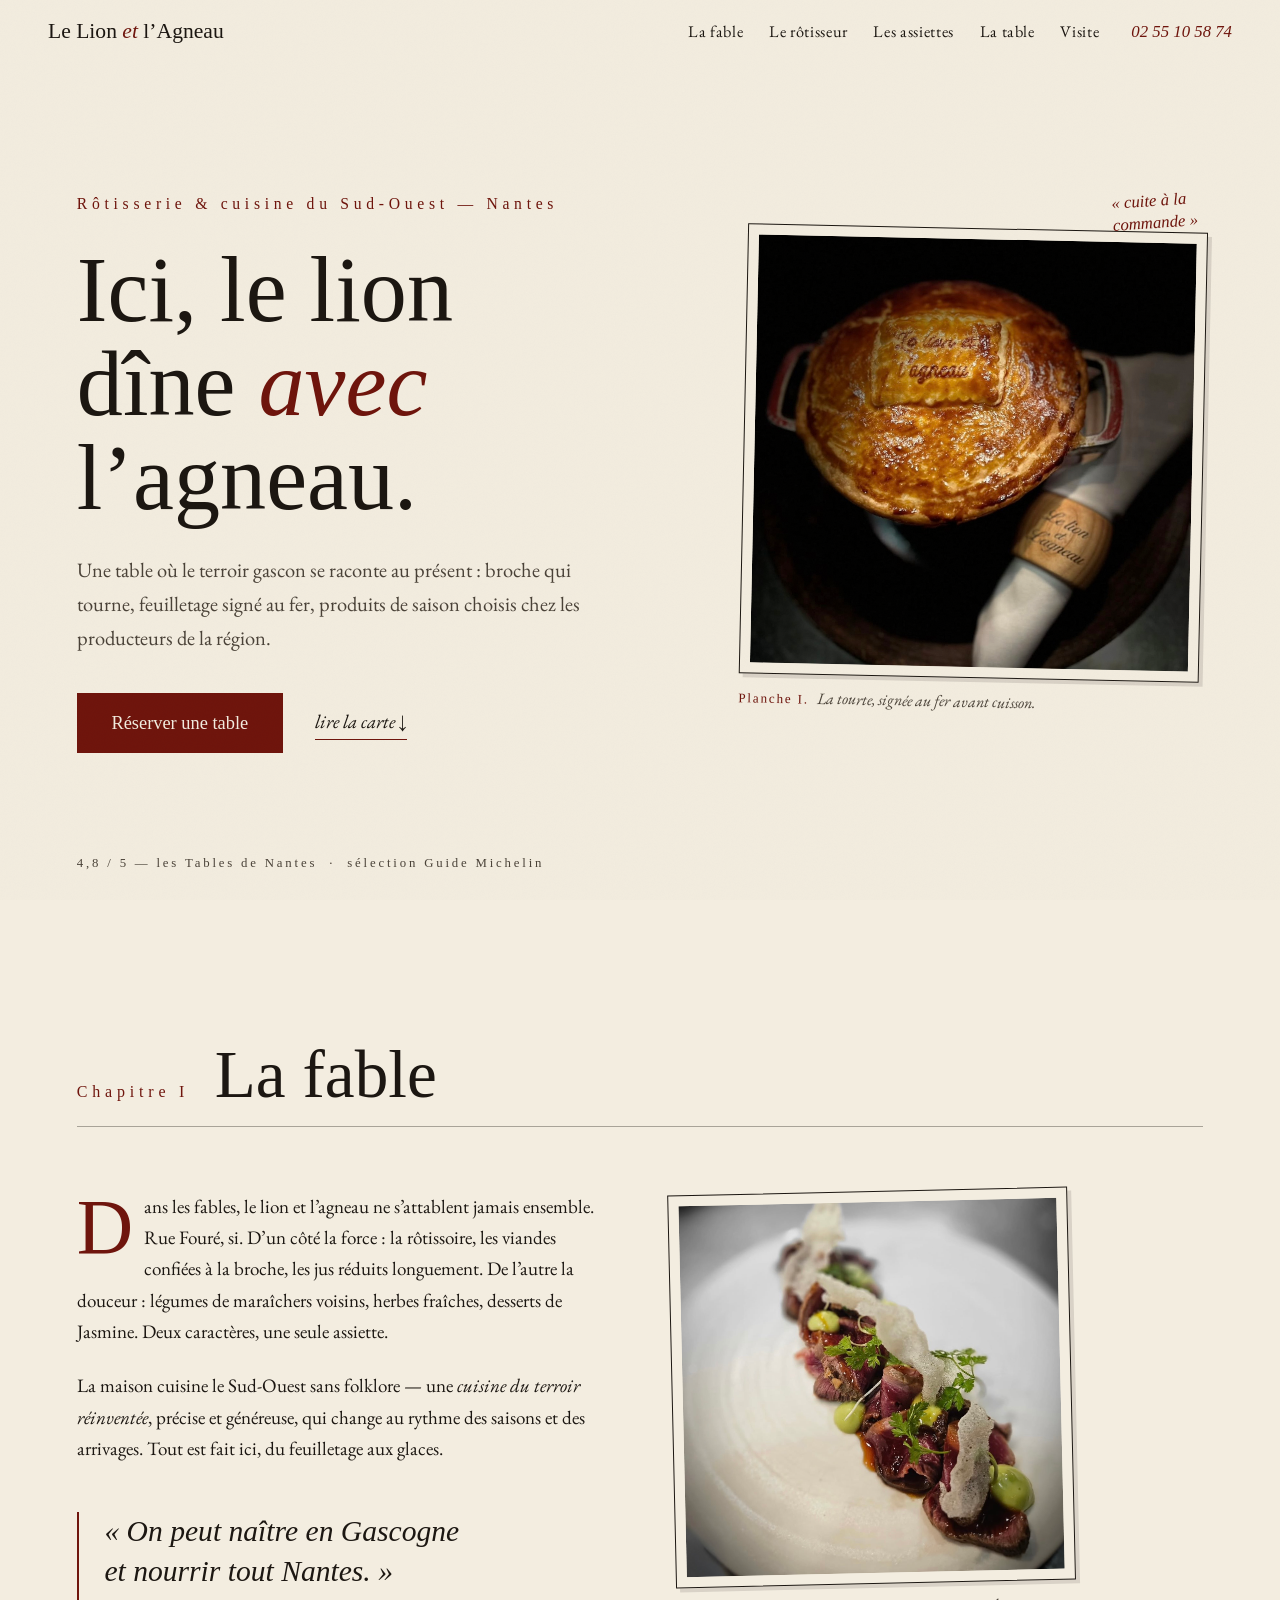
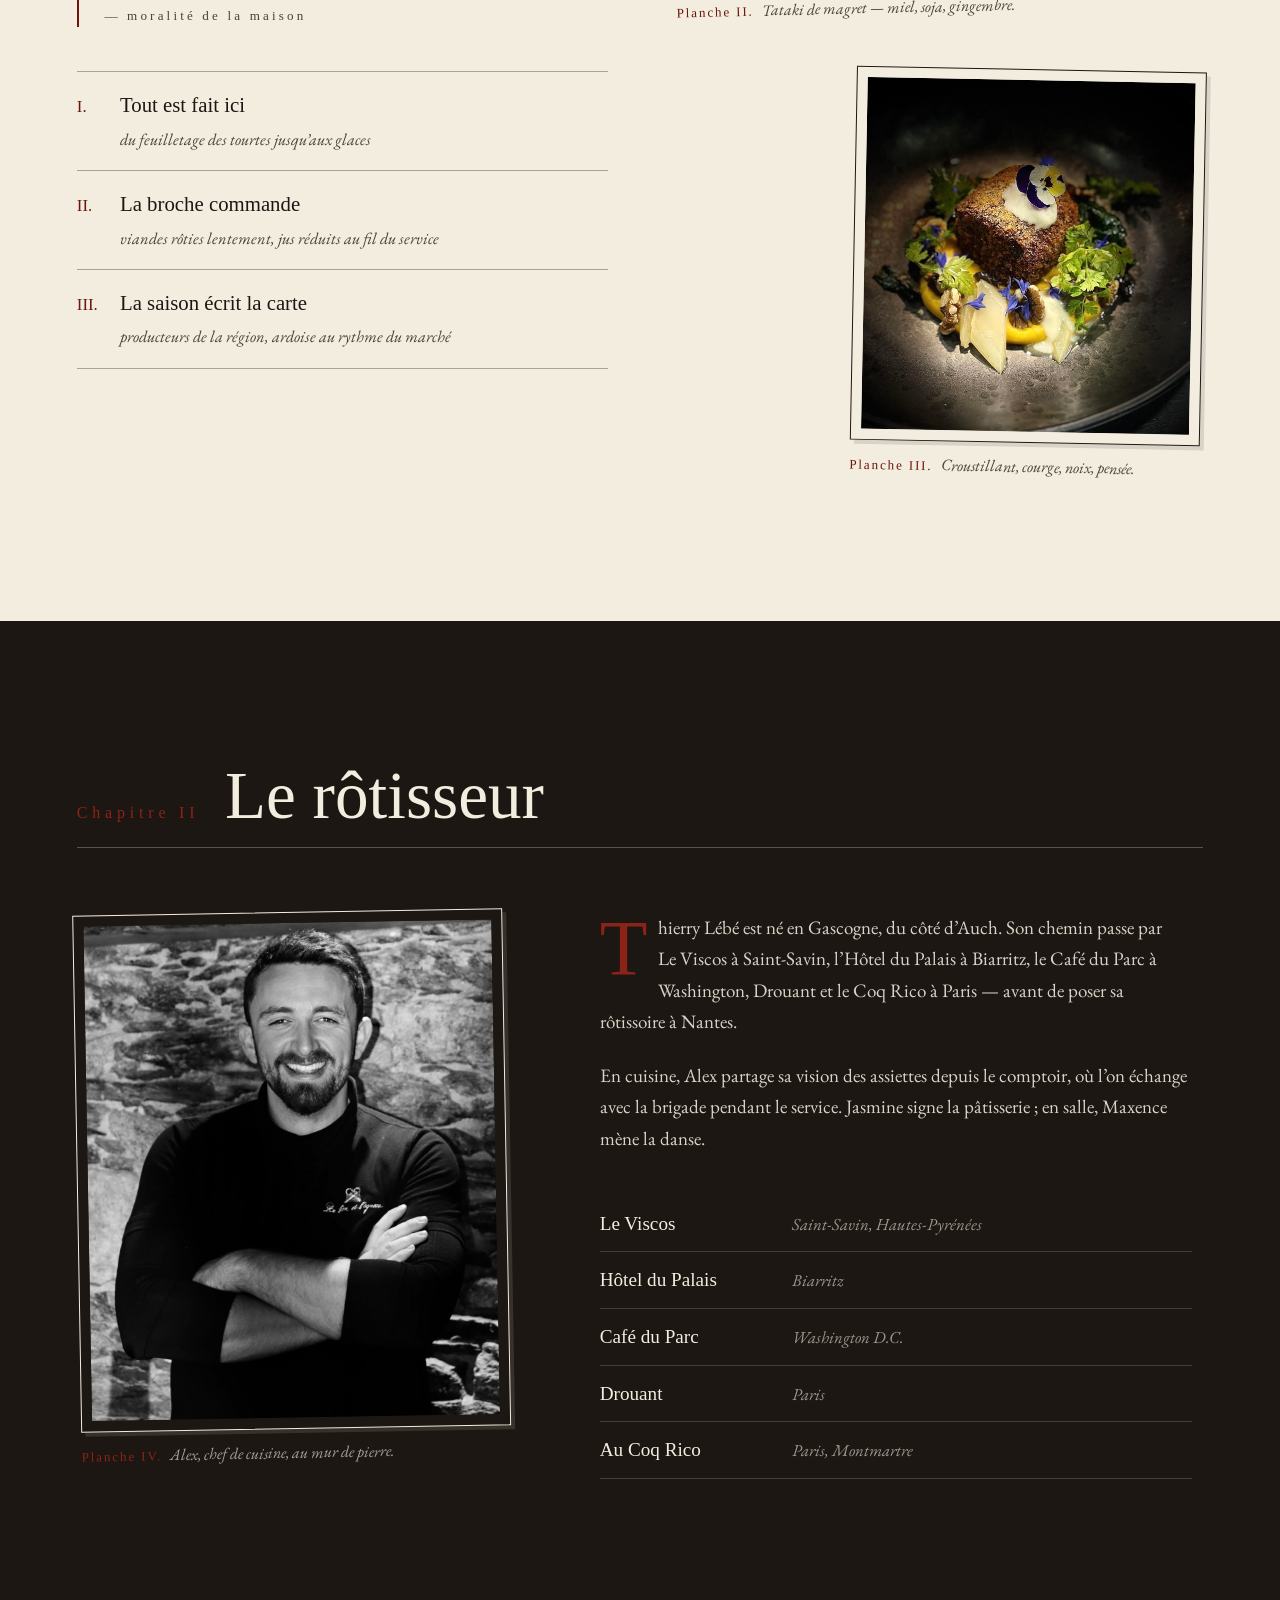
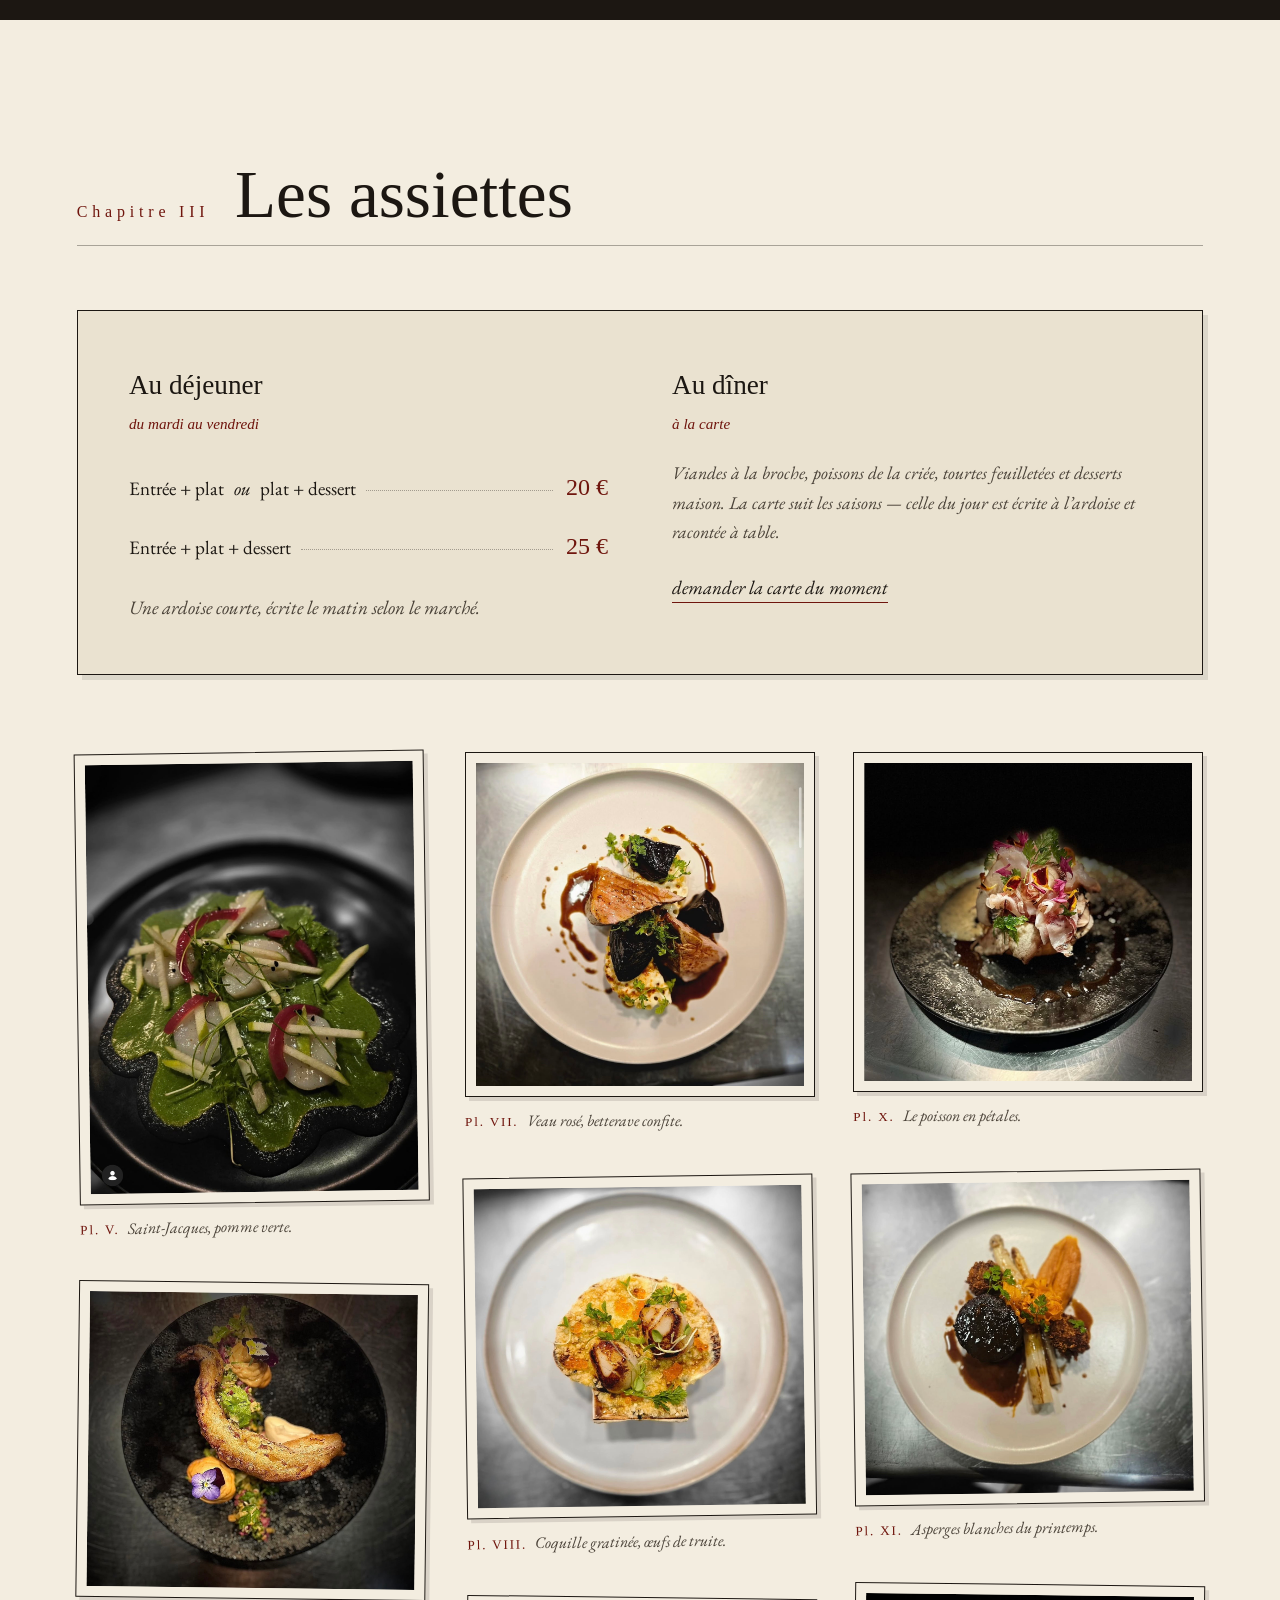
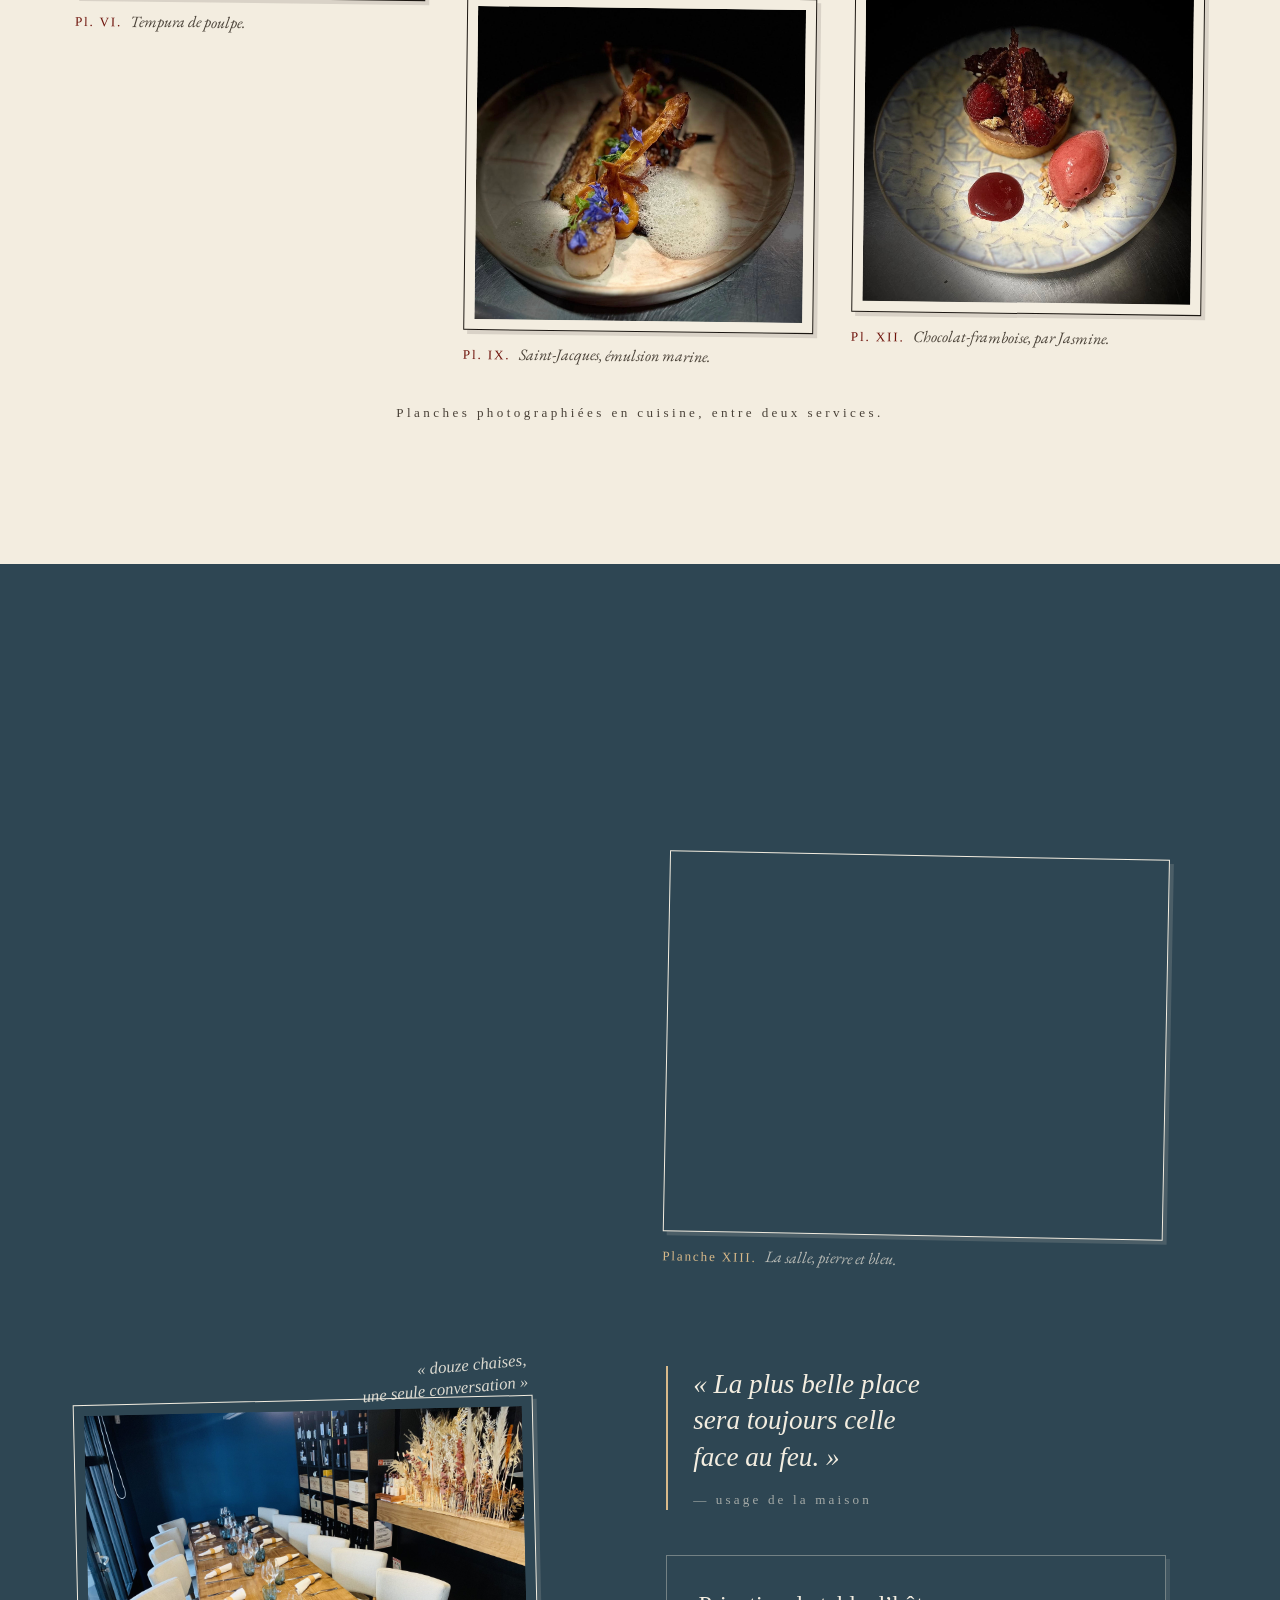
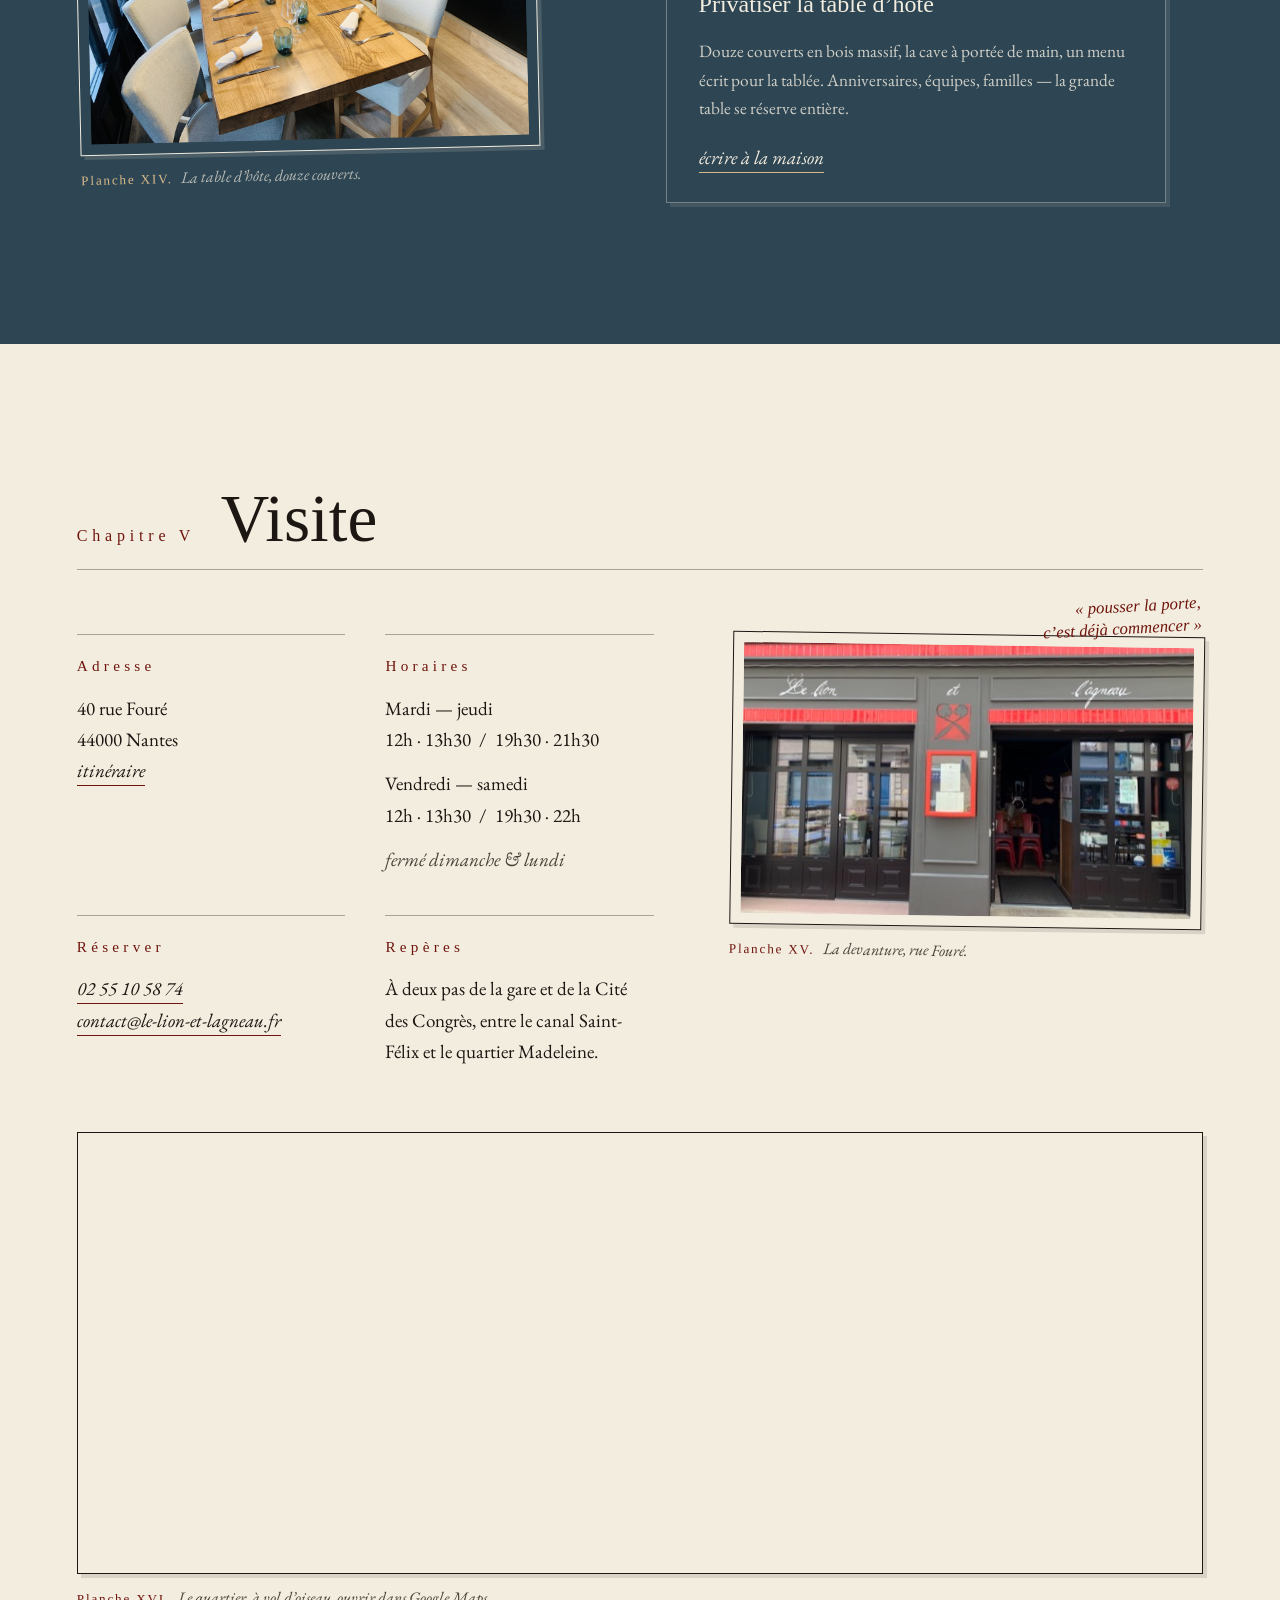
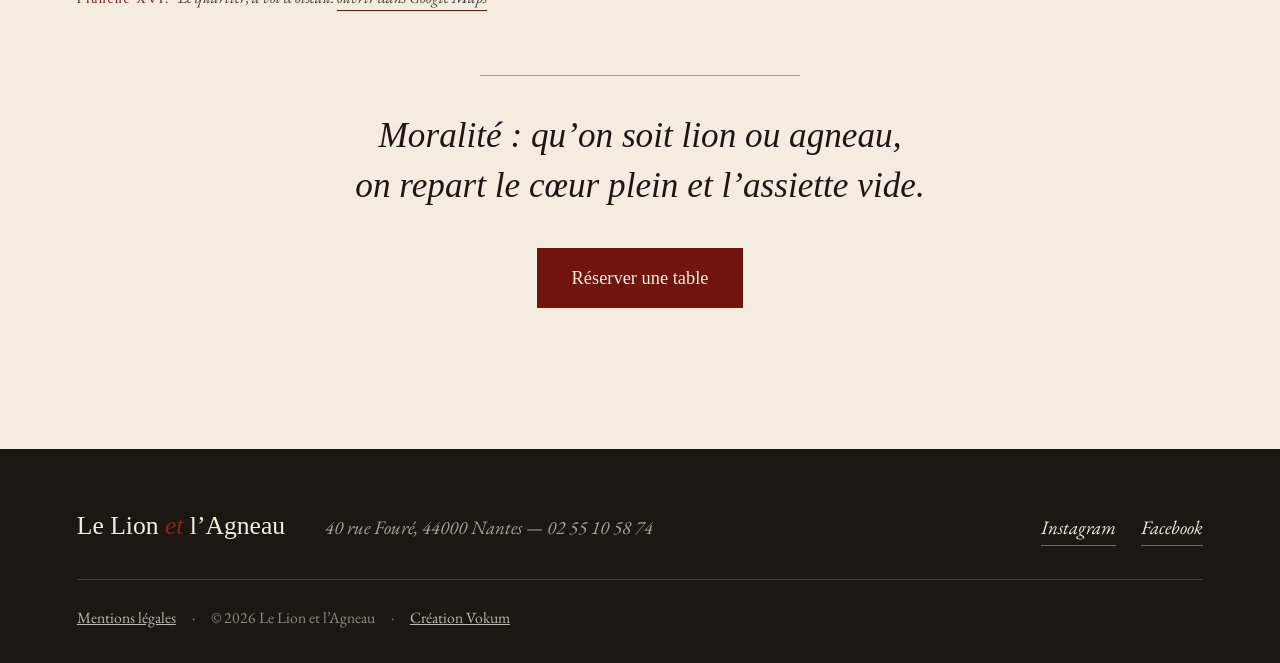
==== index.html @ fbc501c6 "Site Le Lion et l'Agneau — DA « La Fable » Co-Authored-By: Claude Fable 5 <noreply@anthropic.com>" ====
<!DOCTYPE html>
<html lang="fr">
<head>
  <meta charset="UTF-8">
  <meta name="viewport" content="width=device-width, initial-scale=1.0">
  <title>Le Lion et l'Agneau — Rôtisserie &amp; cuisine du Sud-Ouest à Nantes</title>
  <meta name="description" content="Le Lion et l'Agneau, restaurant et rôtisserie à l'accent du Sud-Ouest, 40 rue Fouré à Nantes. Cuisine du terroir réinventée par Thierry Lébé et sa brigade. Formule déjeuner, table d'hôte, comptoir face à la cuisine.">
  <link rel="icon" href="assets/logo.webp">
  <meta property="og:title" content="Le Lion et l'Agneau — Nantes">
  <meta property="og:description" content="Rôtisserie &amp; cuisine du Sud-Ouest, 40 rue Fouré, Nantes.">
  <meta property="og:image" content="assets/tourte-signature.jpg">
  <link rel="preconnect" href="https://fonts.googleapis.com">
  <link rel="preconnect" href="https://fonts.gstatic.com" crossorigin>
  <link href="https://fonts.googleapis.com/css2?family=IM+Fell+English:ital@0;1&family=IM+Fell+English+SC&family=EB+Garamond:ital,wght@0,400;0,500;0,600;1,400;1,500&display=swap" rel="stylesheet">
  <link rel="stylesheet" href="styles.css">
</head>
<body>

  <!-- ============ OUVERTURE ============ -->
  <div class="ouverture" id="ouverture" aria-hidden="true">
    <div class="ouverture-inner">
      <p class="ouv-lieu">À Nantes, au 40 de la rue Fouré</p>
      <div class="ouv-filet ouv-filet-haut"></div>
      <h1 class="ouv-titre">
        <span class="ouv-mot">Le&nbsp;Lion</span>
        <span class="ouv-et">et</span>
        <span class="ouv-mot">l&rsquo;Agneau</span>
      </h1>
      <div class="ouv-filet ouv-filet-bas"></div>
      <p class="ouv-sous">fable culinaire en cinq chapitres</p>
    </div>
    <button class="ouv-skip" id="ouv-skip" type="button">passer</button>
  </div>

  <!-- ============ HEADER ============ -->
  <header class="entete" id="entete">
    <a class="entete-marque" href="#haut">Le&nbsp;Lion <em>et</em> l&rsquo;Agneau</a>
    <nav class="entete-nav" id="entete-nav">
      <a href="#fable">La fable</a>
      <a href="#rotisseur">Le rôtisseur</a>
      <a href="#assiettes">Les assiettes</a>
      <a href="#table">La table</a>
      <a href="#visite">Visite</a>
    </nav>
    <a class="entete-tel" href="tel:+33255105874">02&nbsp;55&nbsp;10&nbsp;58&nbsp;74</a>
    <button class="burger" id="burger" aria-label="Menu" aria-expanded="false"><span></span><span></span></button>
  </header>

  <div class="voile-menu" id="voile-menu">
    <nav class="voile-nav">
      <a href="#fable"><small>ch. I</small>La fable</a>
      <a href="#rotisseur"><small>ch. II</small>Le rôtisseur</a>
      <a href="#assiettes"><small>ch. III</small>Les assiettes</a>
      <a href="#table"><small>ch. IV</small>La table</a>
      <a href="#visite"><small>ch. V</small>Visite</a>
      <a class="voile-tel" href="tel:+33255105874">Réserver — 02 55 10 58 74</a>
    </nav>
  </div>

  <main id="haut">

    <!-- ============ COUVERTURE / HERO ============ -->
    <section class="couverture">
      <div class="couv-texte">
        <p class="surtitre reveal">Rôtisserie &amp; cuisine du Sud-Ouest — Nantes</p>
        <h2 class="couv-titre reveal">Ici, le lion<br>dîne <em>avec</em><br>l&rsquo;agneau.</h2>
        <p class="couv-chapo reveal">Une table où le terroir gascon se raconte au présent&nbsp;: broche qui tourne, feuilletage signé au fer, produits de saison choisis chez les producteurs de la région.</p>
        <div class="couv-actions reveal">
          <a class="btn-encre" href="tel:+33255105874">Réserver une table</a>
          <a class="lien-souligne" href="#assiettes">lire la carte&nbsp;↓</a>
        </div>
      </div>
      <div class="couv-image">
        <figure class="planche planche-hero reveal-img">
          <div class="cadre"><img src="assets/tourte-signature.jpg" alt="Tourte feuilletée signée Le Lion et l'Agneau, dorée au four" width="1206" height="1177"></div>
          <figcaption><span>Planche&nbsp;I.</span> La tourte, signée au fer avant cuisson.</figcaption>
        </figure>
        <p class="marginalia couv-note">« cuite à la<br>commande »</p>
      </div>
      <p class="couv-mention">4,8&nbsp;/&nbsp;5 — les Tables de Nantes &nbsp;·&nbsp; sélection Guide&nbsp;Michelin</p>
    </section>

    <!-- ============ CHAPITRE I — LA FABLE ============ -->
    <section class="chapitre" id="fable">
      <header class="chapitre-tete reveal">
        <span class="chapitre-num">Chapitre&nbsp;I</span>
        <h2>La fable</h2>
      </header>
      <div class="fable-corps">
        <p class="lettrine reveal">Dans les fables, le lion et l&rsquo;agneau ne s&rsquo;attablent jamais ensemble. Rue Fouré, si. D&rsquo;un côté la force&nbsp;: la rôtissoire, les viandes confiées à la broche, les jus réduits longuement. De l&rsquo;autre la douceur&nbsp;: légumes de maraîchers voisins, herbes fraîches, desserts de Jasmine. Deux caractères, une seule assiette.</p>
        <p class="reveal">La maison cuisine le Sud-Ouest sans folklore&nbsp;— une <em>cuisine du terroir réinventée</em>, précise et généreuse, qui change au rythme des saisons et des arrivages. Tout est fait ici, du feuilletage aux glaces.</p>
        <blockquote class="morale reveal">
          <p>«&nbsp;On peut naître en Gascogne<br>et nourrir tout Nantes.&nbsp;»</p>
          <cite>— moralité de la maison</cite>
        </blockquote>
        <ol class="regles reveal">
          <li><span>I.</span><div><strong>Tout est fait ici</strong><em>du feuilletage des tourtes jusqu&rsquo;aux glaces</em></div></li>
          <li><span>II.</span><div><strong>La broche commande</strong><em>viandes rôties lentement, jus réduits au fil du service</em></div></li>
          <li><span>III.</span><div><strong>La saison écrit la carte</strong><em>producteurs de la région, ardoise au rythme du marché</em></div></li>
        </ol>
      </div>
      <div class="fable-planches">
        <figure class="planche incline-g reveal-img">
          <div class="cadre"><img src="assets/tataki-magret.jpg" alt="Tataki de magret de canard, crème d'avocat et tuile de riz soufflé" width="1179" height="1156"></div>
          <figcaption><span>Planche&nbsp;II.</span> Tataki de magret — miel, soja, gingembre.</figcaption>
        </figure>
        <figure class="planche incline-d reveal-img">
          <div class="cadre"><img src="assets/croustillant-pensee.jpg" alt="Croustillant doré, purée de courge, noix et fleurs de pensée" width="1206" height="1237"></div>
          <figcaption><span>Planche&nbsp;III.</span> Croustillant, courge, noix, pensée.</figcaption>
        </figure>
      </div>
    </section>

    <!-- ============ CHAPITRE II — LE RÔTISSEUR ============ -->
    <section class="chapitre chapitre-sombre" id="rotisseur">
      <header class="chapitre-tete reveal">
        <span class="chapitre-num">Chapitre&nbsp;II</span>
        <h2>Le rôtisseur</h2>
      </header>
      <div class="rotisseur-grille">
        <figure class="planche planche-portrait reveal-img">
          <div class="cadre"><img src="assets/chef-alex.jpg" alt="Alex, chef de cuisine du Lion et l'Agneau, devant le mur de pierre du restaurant" width="1206" height="1462"></div>
          <figcaption><span>Planche&nbsp;IV.</span> Alex, chef de cuisine, au mur de pierre.</figcaption>
        </figure>
        <div class="rotisseur-texte">
          <p class="lettrine reveal">Thierry Lébé est né en Gascogne, du côté d&rsquo;Auch. Son chemin passe par Le&nbsp;Viscos à Saint-Savin, l&rsquo;Hôtel du Palais à Biarritz, le Café du Parc à Washington, Drouant et le Coq&nbsp;Rico à Paris&nbsp;— avant de poser sa rôtissoire à Nantes.</p>
          <p class="reveal">En cuisine, Alex partage sa vision des assiettes depuis le comptoir, où l&rsquo;on échange avec la brigade pendant le service. Jasmine signe la pâtisserie&nbsp;; en salle, Maxence mène la danse.</p>
          <ul class="parcours reveal">
            <li><span>Le Viscos</span>Saint-Savin, Hautes-Pyrénées</li>
            <li><span>Hôtel du Palais</span>Biarritz</li>
            <li><span>Café du Parc</span>Washington&nbsp;D.C.</li>
            <li><span>Drouant</span>Paris</li>
            <li><span>Au Coq Rico</span>Paris, Montmartre</li>
          </ul>
        </div>
      </div>
    </section>

    <!-- ============ CHAPITRE III — LES ASSIETTES ============ -->
    <section class="chapitre" id="assiettes">
      <header class="chapitre-tete reveal">
        <span class="chapitre-num">Chapitre&nbsp;III</span>
        <h2>Les assiettes</h2>
      </header>

      <div class="carte-bloc reveal">
        <div class="carte-colonne">
          <h3>Au déjeuner<em>du mardi au vendredi</em></h3>
          <div class="carte-ligne"><p>Entrée + plat <em>ou</em> plat + dessert <span class="points"></span></p><strong>20&nbsp;€</strong></div>
          <div class="carte-ligne"><p>Entrée + plat + dessert <span class="points"></span></p><strong>25&nbsp;€</strong></div>
          <p class="carte-note">Une ardoise courte, écrite le matin selon le marché.</p>
        </div>
        <div class="carte-colonne">
          <h3>Au dîner<em>à la carte</em></h3>
          <p class="carte-prose">Viandes à la broche, poissons de la criée, tourtes feuilletées et desserts maison. La carte suit les saisons&nbsp;— celle du jour est écrite à l&rsquo;ardoise et racontée à table.</p>
          <a class="lien-souligne" href="tel:+33255105874">demander la carte du moment</a>
        </div>
      </div>

      <div class="galerie">
        <figure class="planche reveal-img"><div class="cadre"><img src="assets/carpaccio-saint-jacques.jpg" alt="Carpaccio de Saint-Jacques, pomme verte et oignon rouge" loading="lazy" width="1206" height="1560"></div><figcaption><span>Pl.&nbsp;V.</span> Saint-Jacques, pomme verte.</figcaption></figure>
        <figure class="planche reveal-img"><div class="cadre"><img src="assets/poulpe-tempura.jpg" alt="Tempura de poulpe, fleurs comestibles, condiments fumés" loading="lazy" width="1207" height="1074"></div><figcaption><span>Pl.&nbsp;VI.</span> Tempura de poulpe.</figcaption></figure>
        <figure class="planche reveal-img"><div class="cadre"><img src="assets/veau-betterave.jpg" alt="Veau rosé, betterave confite et crémeux gratiné" loading="lazy" width="1207" height="1211"></div><figcaption><span>Pl.&nbsp;VII.</span> Veau rosé, betterave confite.</figcaption></figure>
        <figure class="planche reveal-img"><div class="cadre"><img src="assets/coquille-gratinee.jpg" alt="Coquille Saint-Jacques gratinée, œufs de truite et jeunes pousses" loading="lazy" width="1206" height="1264"></div><figcaption><span>Pl.&nbsp;VIII.</span> Coquille gratinée, œufs de truite.</figcaption></figure>
        <figure class="planche reveal-img"><div class="cadre"><img src="assets/saint-jacques-emulsion.jpg" alt="Saint-Jacques snackées, émulsion et chips de légumes" loading="lazy" width="1206" height="1174"></div><figcaption><span>Pl.&nbsp;IX.</span> Saint-Jacques, émulsion marine.</figcaption></figure>
        <figure class="planche reveal-img"><div class="cadre"><img src="assets/daurade-fleurs.jpg" alt="Poisson cru en pétales et fleurs sur assiette noire" loading="lazy" width="1206" height="1216"></div><figcaption><span>Pl.&nbsp;X.</span> Le poisson en pétales.</figcaption></figure>
        <figure class="planche reveal-img"><div class="cadre"><img src="assets/plat-asperges.jpg" alt="Asperges blanches, croustillants et purée de carotte" loading="lazy" width="1206" height="1125"></div><figcaption><span>Pl.&nbsp;XI.</span> Asperges blanches du printemps.</figcaption></figure>
        <figure class="planche reveal-img"><div class="cadre"><img src="assets/tarte-framboise.jpg" alt="Tarte chocolat-framboise et sorbet, dessert signé Jasmine" loading="lazy" width="1206" height="1140"></div><figcaption><span>Pl.&nbsp;XII.</span> Chocolat-framboise, par Jasmine.</figcaption></figure>
      </div>
      <p class="galerie-legende reveal">Planches photographiées en cuisine, entre deux services.</p>
    </section>

    <!-- ============ CHAPITRE IV — LA TABLE ============ -->
    <section class="chapitre chapitre-bleu" id="table">
      <header class="chapitre-tete reveal">
        <span class="chapitre-num">Chapitre&nbsp;IV</span>
        <h2>La table</h2>
      </header>
      <div class="table-grille">
        <div class="table-texte">
          <p class="lettrine reveal">Pierre apparente, bleu profond, banquettes claires&nbsp;: la salle tient du repaire autant que du salon. On y choisit son théâtre&nbsp;—</p>
          <ul class="ambiances reveal">
            <li><span>Le comptoir</span>face à la cuisine ouverte, pour parler avec la brigade</li>
            <li><span>La table d&rsquo;hôte</span>douze couverts en bois massif, adossée à la cave</li>
            <li><span>La petite table</span>plus intime, sous le mur de pierre</li>
          </ul>
          <p class="reveal">Groupes, tablées d&rsquo;équipe ou dîners à deux&nbsp;: on écrit au&nbsp;<a class="lien-souligne" href="mailto:contact@le-lion-et-lagneau.fr">contact@le-lion-et-lagneau.fr</a>.</p>
          <figure class="planche incline-g planche-hote reveal-img"><div class="cadre"><img src="assets/table-hote.jpg" alt="Table d'hôte de douze couverts devant la cave à vins" loading="lazy" width="2000" height="1500"></div><figcaption><span>Planche&nbsp;XIV.</span> La table d&rsquo;hôte, douze couverts.</figcaption>
            <p class="marginalia marginalia-hote">« douze chaises,<br>une seule conversation »</p>
          </figure>
        </div>
        <div class="table-planches">
          <figure class="planche incline-d reveal-img"><div class="cadre"><img src="assets/salle.jpg" alt="Salle du restaurant : mur de pierre, bleu profond, banquettes claires" loading="lazy" width="1100" height="825"></div><figcaption><span>Planche&nbsp;XIII.</span> La salle, pierre et bleu.</figcaption></figure>
          <blockquote class="morale morale-table reveal">
            <p>«&nbsp;La plus belle place<br>sera toujours celle<br>face au feu.&nbsp;»</p>
            <cite>— usage de la maison</cite>
          </blockquote>
          <div class="privatiser reveal">
            <h3>Privatiser la table d&rsquo;hôte</h3>
            <p>Douze couverts en bois massif, la cave à portée de main, un menu écrit pour la tablée. Anniversaires, équipes, familles&nbsp;— la grande table se réserve entière.</p>
            <a class="lien-souligne" href="mailto:contact@le-lion-et-lagneau.fr">écrire à la maison</a>
          </div>
        </div>
      </div>
    </section>

    <!-- ============ CHAPITRE V — VISITE ============ -->
    <section class="chapitre" id="visite">
      <header class="chapitre-tete reveal">
        <span class="chapitre-num">Chapitre&nbsp;V</span>
        <h2>Visite</h2>
      </header>
      <div class="visite-grille">
        <div class="visite-infos reveal">
          <div class="info-bloc">
            <h3>Adresse</h3>
            <p>40&nbsp;rue Fouré<br>44000&nbsp;Nantes</p>
            <a class="lien-souligne" href="https://maps.google.com/?q=Le+Lion+et+l'Agneau+40+rue+Fouré+Nantes" target="_blank" rel="noopener">itinéraire</a>
          </div>
          <div class="info-bloc">
            <h3>Horaires</h3>
            <p>Mardi — jeudi<br>12h&nbsp;·&nbsp;13h30 &nbsp;/&nbsp; 19h30&nbsp;·&nbsp;21h30</p>
            <p>Vendredi — samedi<br>12h&nbsp;·&nbsp;13h30 &nbsp;/&nbsp; 19h30&nbsp;·&nbsp;22h</p>
            <p class="info-ferme">fermé dimanche &amp; lundi</p>
          </div>
          <div class="info-bloc">
            <h3>Réserver</h3>
            <p><a class="lien-souligne" href="tel:+33255105874">02&nbsp;55&nbsp;10&nbsp;58&nbsp;74</a><br>
            <a class="lien-souligne" href="mailto:contact@le-lion-et-lagneau.fr">contact@le-lion-et-lagneau.fr</a></p>
          </div>
          <div class="info-bloc">
            <h3>Repères</h3>
            <p>À deux pas de la gare et de la Cité des Congrès, entre le canal Saint-Félix et le quartier Madeleine.</p>
          </div>
        </div>
        <figure class="planche planche-facade reveal-img">
          <div class="cadre"><img src="assets/facade.jpg" alt="Façade du restaurant Le Lion et l'Agneau, rue Fouré à Nantes" loading="lazy" width="490" height="295"></div>
          <figcaption><span>Planche&nbsp;XV.</span> La devanture, rue Fouré.</figcaption>
          <p class="marginalia marginalia-facade">« pousser la porte,<br>c&rsquo;est déjà commencer »</p>
        </figure>
      </div>
      <figure class="planche planche-carte reveal">
        <div class="cadre">
          <iframe src="https://www.google.com/maps?q=Le%20Lion%20et%20l%27Agneau%2C%2040%20rue%20Four%C3%A9%2C%2044000%20Nantes&z=16&output=embed" title="Carte — Le Lion et l'Agneau, 40 rue Fouré, Nantes" loading="lazy" referrerpolicy="no-referrer-when-downgrade" allowfullscreen></iframe>
        </div>
        <figcaption><span>Planche&nbsp;XVI.</span> Le quartier, à vol d&rsquo;oiseau. <a class="lien-souligne" href="https://maps.google.com/?q=Le+Lion+et+l'Agneau+40+rue+Fouré+Nantes" target="_blank" rel="noopener">ouvrir dans Google&nbsp;Maps</a></figcaption>
      </figure>
      <div class="fin reveal">
        <div class="fin-filet"></div>
        <p class="fin-morale">Moralité&nbsp;: qu&rsquo;on soit lion ou agneau,<br>on repart le cœur plein et l&rsquo;assiette vide.</p>
        <a class="btn-encre" href="tel:+33255105874">Réserver une table</a>
      </div>
    </section>
  </main>

  <!-- ============ FOOTER ============ -->
  <footer class="pied">
    <div class="pied-haut">
      <p class="pied-marque">Le&nbsp;Lion <em>et</em> l&rsquo;Agneau</p>
      <p class="pied-adresse">40 rue Fouré, 44000 Nantes — 02&nbsp;55&nbsp;10&nbsp;58&nbsp;74</p>
      <div class="pied-social">
        <a href="https://www.instagram.com/lelionetlagneau" target="_blank" rel="noopener">Instagram</a>
        <a href="https://www.facebook.com/lelionetlagneaunantes" target="_blank" rel="noopener">Facebook</a>
      </div>
    </div>
    <div class="pied-bas">
      <a href="mentions-legales.html">Mentions légales</a>
      <span>·</span>
      <p>© 2026 Le Lion et l&rsquo;Agneau</p>
      <span>·</span>
      <a href="https://vokum-landing.vercel.app" target="_blank" rel="noopener">Création&nbsp;Vokum</a>
    </div>
  </footer>

  <script src="script.js"></script>
</body>
</html>
---- styles.css ----
/* ============================================================
   LE LION ET L'AGNEAU — « La Fable »
   Livre imprimé : encre, papier ivoire, grenat du logo.
   IM Fell English (display) + EB Garamond (texte).
   ============================================================ */

:root {
  --papier: #f3edE0;
  --papier-fonce: #eae2d0;
  --encre: #1c1712;
  --encre-douce: #4a4238;
  --grenat: #6f150d;
  --grenat-clair: #8c2318;
  --bleu: #2e4653;
  --filet: rgba(28, 23, 18, 0.35);
  --fell: 'IM Fell English', serif;
  --fell-sc: 'IM Fell English SC', serif;
  --garamond: 'EB Garamond', serif;
  --ease: cubic-bezier(0.65, 0, 0.2, 1);
}

* { margin: 0; padding: 0; box-sizing: border-box; }

html.qa *, html.qa *::before, html.qa *::after {
  transition: none !important;
  animation: none !important;
}
html.qa { scroll-behavior: auto; }
html.qa .couverture { min-height: auto; }

html { scroll-behavior: smooth; }

body {
  background: var(--papier);
  color: var(--encre);
  font-family: var(--garamond);
  font-size: 1.19rem;
  line-height: 1.65;
  overflow-x: hidden;
}

/* grain papier */
body::before {
  content: '';
  position: fixed;
  inset: 0;
  pointer-events: none;
  z-index: 999;
  opacity: 0.5;
  background-image: url("data:image/svg+xml,%3Csvg xmlns='http://www.w3.org/2000/svg' width='180' height='180'%3E%3Cfilter id='n'%3E%3CfeTurbulence type='fractalNoise' baseFrequency='0.9' numOctaves='2'/%3E%3CfeColorMatrix values='0 0 0 0 0.1 0 0 0 0 0.08 0 0 0 0 0.05 0 0 0 0.04 0'/%3E%3C/filter%3E%3Crect width='180' height='180' filter='url(%23n)'/%3E%3C/svg%3E");
}

img { display: block; max-width: 100%; height: auto; }

a { color: inherit; }

em { font-style: italic; }

::selection { background: var(--grenat); color: var(--papier); }

/* ============ OUVERTURE ============ */

.ouverture {
  position: fixed;
  inset: 0;
  z-index: 1000;
  background: var(--papier);
  display: flex;
  align-items: center;
  justify-content: center;
  clip-path: inset(0 0 0 0);
}
.ouverture.part {
  transition: clip-path 1s var(--ease);
  clip-path: inset(0 0 100% 0);
}
.ouverture.retire { display: none; }

.ouverture-inner { text-align: center; padding: 0 1.5rem; }

.ouv-lieu {
  font-family: var(--fell);
  font-style: italic;
  font-size: clamp(1rem, 2.2vw, 1.35rem);
  color: var(--encre-douce);
  opacity: 0;
  animation: encre-in 1s var(--ease) 0.25s forwards;
}

.ouv-filet {
  height: 1px;
  background: var(--filet);
  margin: 1.4rem auto;
  width: 0;
}
.ouv-filet-haut { animation: filet-in 0.9s var(--ease) 0.8s forwards; }
.ouv-filet-bas  { animation: filet-in 0.9s var(--ease) 1.7s forwards; }

.ouv-titre {
  font-family: var(--fell);
  font-weight: 400;
  font-size: clamp(2.6rem, 8.5vw, 6.2rem);
  line-height: 1.05;
  letter-spacing: 0.01em;
  display: flex;
  align-items: baseline;
  justify-content: center;
  gap: 0.35em;
  flex-wrap: wrap;
}
.ouv-mot { opacity: 0; animation: encre-in 1.1s var(--ease) forwards; }
.ouv-mot:first-child { animation-delay: 1s; }
.ouv-mot:last-child  { animation-delay: 1.5s; color: var(--grenat); }
.ouv-et {
  font-style: italic;
  font-size: 0.45em;
  color: var(--encre-douce);
  opacity: 0;
  animation: encre-in 0.9s var(--ease) 1.3s forwards;
}

.ouv-sous {
  font-family: var(--fell-sc);
  font-size: clamp(0.85rem, 1.6vw, 1.05rem);
  letter-spacing: 0.32em;
  color: var(--encre-douce);
  opacity: 0;
  animation: encre-in 1s var(--ease) 2.1s forwards;
}

.ouv-skip {
  position: absolute;
  bottom: 2rem;
  right: 2.2rem;
  background: none;
  border: none;
  border-bottom: 1px solid var(--filet);
  font-family: var(--garamond);
  font-style: italic;
  font-size: 1rem;
  color: var(--encre-douce);
  cursor: pointer;
  opacity: 0;
  animation: encre-in 0.8s var(--ease) 1.2s forwards;
}

@keyframes encre-in {
  from { opacity: 0; filter: blur(7px); transform: translateY(6px); }
  to   { opacity: 1; filter: blur(0);   transform: translateY(0); }
}
@keyframes filet-in { from { width: 0; } to { width: min(360px, 70vw); } }

/* ============ HEADER ============ */

.entete {
  position: fixed;
  top: 0; left: 0; right: 0;
  z-index: 500;
  display: flex;
  align-items: center;
  gap: 2rem;
  padding: 0.9rem clamp(1.2rem, 4vw, 3rem);
  transform: translateY(-110%);
  transition: transform 0.6s var(--ease), background 0.4s, box-shadow 0.4s;
}
.entete.visible { transform: translateY(0); }
.entete.fond {
  background: rgba(243, 237, 224, 0.94);
  box-shadow: 0 1px 0 var(--filet);
}

.entete-marque {
  font-family: var(--fell);
  font-size: 1.35rem;
  text-decoration: none;
  white-space: nowrap;
}
.entete-marque em { color: var(--grenat); }

.entete-nav {
  display: flex;
  gap: 1.6rem;
  margin-left: auto;
}
.entete-nav a {
  font-family: var(--garamond);
  font-size: 1.02rem;
  letter-spacing: 0.04em;
  text-decoration: none;
  position: relative;
}
.entete-nav a::after {
  content: '';
  position: absolute;
  left: 0; bottom: -3px;
  height: 1px; width: 100%;
  background: var(--grenat);
  transform: scaleX(0);
  transform-origin: right;
  transition: transform 0.4s var(--ease);
}
.entete-nav a:hover::after { transform: scaleX(1); transform-origin: left; }

.entete-tel {
  font-family: var(--fell);
  font-style: italic;
  font-size: 1.05rem;
  color: var(--grenat);
  text-decoration: none;
  white-space: nowrap;
}

.burger {
  display: none;
  background: none;
  border: none;
  width: 2.2rem;
  height: 2rem;
  cursor: pointer;
  flex-direction: column;
  justify-content: center;
  gap: 7px;
}
.burger span {
  display: block;
  height: 1.5px;
  background: var(--encre);
  transition: transform 0.4s var(--ease);
}
.burger.ouvert span:first-child { transform: translateY(4.25px) rotate(45deg); }
.burger.ouvert span:last-child  { transform: translateY(-4.25px) rotate(-45deg); }

/* menu mobile — voile plein écran (pas de backdrop-filter : ancêtre fixed) */
.voile-menu {
  position: fixed;
  inset: 0;
  z-index: 450;
  background: var(--papier);
  display: flex;
  align-items: center;
  justify-content: center;
  clip-path: inset(0 0 100% 0);
  transition: clip-path 0.65s var(--ease);
  visibility: hidden;
}
.voile-menu.ouvert { clip-path: inset(0 0 0 0); visibility: visible; }
.voile-nav { display: flex; flex-direction: column; gap: 1.4rem; text-align: center; }
.voile-nav a {
  font-family: var(--fell);
  font-size: 2rem;
  text-decoration: none;
}
.voile-nav a small {
  display: block;
  font-family: var(--fell-sc);
  font-size: 0.75rem;
  letter-spacing: 0.3em;
  color: var(--grenat);
}
.voile-tel {
  margin-top: 1.2rem;
  font-size: 1.1rem !important;
  font-style: italic;
  color: var(--grenat);
}

/* ============ RÉVÉLATIONS ============ */

.reveal {
  opacity: 0;
  transform: translateY(26px);
  transition: opacity 0.9s var(--ease), transform 0.9s var(--ease);
}
.reveal.vu { opacity: 1; transform: translateY(0); }

/* clip sur l'enfant .cadre, observation du parent .reveal-img */
.reveal-img .cadre img {
  clip-path: inset(100% 0 0 0);
  transition: clip-path 1.1s var(--ease);
}
.reveal-img.vu .cadre img { clip-path: inset(0 0 0 0); }

@media (prefers-reduced-motion: reduce) {
  .reveal, .reveal-img .cadre img { transition: none; opacity: 1; transform: none; clip-path: none; }
  .ouverture { display: none; }
}

/* ============ PLANCHES (figures) ============ */

.planche { position: relative; }
.planche .cadre {
  border: 1px solid var(--encre);
  padding: 10px;
  background: var(--papier);
  box-shadow: 4px 4px 0 rgba(28, 23, 18, 0.12);
}
.planche figcaption {
  margin-top: 0.7rem;
  font-size: 1rem;
  font-style: italic;
  color: var(--encre-douce);
}
.planche figcaption span {
  font-family: var(--fell-sc);
  font-style: normal;
  font-size: 0.82rem;
  letter-spacing: 0.14em;
  color: var(--grenat);
  margin-right: 0.4em;
}

.incline-g { transform: rotate(-1.3deg); }
.incline-d { transform: rotate(1.1deg); }

.marginalia {
  font-family: var(--fell);
  font-style: italic;
  font-size: 1.05rem;
  color: var(--grenat);
  transform: rotate(-4deg);
  line-height: 1.3;
}

/* ============ COUVERTURE / HERO ============ */

.couverture {
  min-height: 100svh;
  display: grid;
  grid-template-columns: 1.1fr 0.9fr;
  align-items: center;
  gap: clamp(2rem, 6vw, 5rem);
  padding: clamp(6rem, 12vh, 9rem) clamp(1.4rem, 6vw, 6rem) 4rem;
  position: relative;
  max-width: 1540px;
  margin: 0 auto;
}

.surtitre {
  font-family: var(--fell-sc);
  font-size: clamp(0.8rem, 1.4vw, 0.98rem);
  letter-spacing: 0.3em;
  color: var(--grenat);
  margin-bottom: 1.6rem;
}

.couv-titre {
  font-family: var(--fell);
  font-weight: 400;
  font-size: clamp(3rem, 7.2vw, 6rem);
  line-height: 1.02;
  margin-bottom: 1.8rem;
}
.couv-titre em { color: var(--grenat); }

.couv-chapo {
  max-width: 34rem;
  font-size: clamp(1.12rem, 1.6vw, 1.3rem);
  color: var(--encre-douce);
  margin-bottom: 2.4rem;
}

.couv-actions { display: flex; align-items: center; gap: 2rem; flex-wrap: wrap; }

.btn-encre {
  display: inline-block;
  font-family: var(--fell);
  font-size: 1.15rem;
  text-decoration: none;
  color: var(--papier);
  background: var(--grenat);
  padding: 0.85rem 2.1rem;
  border: 1px solid var(--grenat);
  transition: background 0.4s var(--ease), color 0.4s var(--ease);
}
.btn-encre:hover { background: transparent; color: var(--grenat); }

.lien-souligne {
  font-style: italic;
  text-decoration: none;
  border-bottom: 1px solid var(--grenat);
  padding-bottom: 2px;
  transition: color 0.3s;
}
.lien-souligne:hover { color: var(--grenat); }

.couv-image { position: relative; }
.planche-hero { max-width: 460px; margin-left: auto; transform: rotate(1.2deg); }
.couv-note {
  position: absolute;
  top: -2.4rem;
  right: 0.4rem;
}

.couv-mention {
  position: absolute;
  bottom: 1.6rem;
  left: clamp(1.4rem, 6vw, 6rem);
  font-family: var(--fell-sc);
  font-size: 0.8rem;
  letter-spacing: 0.22em;
  color: var(--encre-douce);
}

/* ============ CHAPITRES ============ */

.chapitre {
  padding: clamp(5rem, 11vw, 9rem) clamp(1.4rem, 6vw, 6rem);
  position: relative;
}
/* grands écrans : contenu contenu, fond pleine largeur */
.chapitre > *, .pied-haut, .pied-bas {
  width: 100%;
  max-width: 1420px;
  margin-left: auto;
  margin-right: auto;
}

.chapitre-tete {
  margin-bottom: clamp(2.5rem, 5vw, 4.5rem);
  display: flex;
  align-items: baseline;
  gap: 1.6rem;
  border-bottom: 1px solid var(--filet);
  padding-bottom: 1.1rem;
}
.chapitre-num {
  font-family: var(--fell-sc);
  font-size: clamp(0.85rem, 1.4vw, 1rem);
  letter-spacing: 0.3em;
  color: var(--grenat);
  white-space: nowrap;
}
.chapitre-tete h2 {
  font-family: var(--fell);
  font-weight: 400;
  font-size: clamp(2.4rem, 5.5vw, 4.2rem);
  line-height: 1;
}

/* lettrine */
.lettrine::first-letter {
  font-family: var(--fell);
  float: left;
  font-size: 4.1em;
  line-height: 0.82;
  padding: 0.06em 0.14em 0 0;
  color: var(--grenat);
}

/* --- chapitre I --- */
#fable { display: grid; grid-template-columns: 1fr 1fr; column-gap: clamp(2rem, 5vw, 5rem); }
#fable .chapitre-tete { grid-column: 1 / -1; }
.fable-corps { max-width: 36rem; margin-left: 0; }
.fable-corps p + p { margin-top: 1.4rem; }

.morale {
  margin-top: 3rem;
  padding-left: 1.6rem;
  border-left: 2px solid var(--grenat);
}
.morale p {
  font-family: var(--fell);
  font-style: italic;
  font-size: clamp(1.4rem, 2.4vw, 1.85rem);
  line-height: 1.35;
}
.morale cite {
  display: block;
  margin-top: 0.8rem;
  font-family: var(--fell-sc);
  font-style: normal;
  font-size: 0.82rem;
  letter-spacing: 0.24em;
  color: var(--encre-douce);
}

.regles {
  list-style: none;
  margin-top: 2.8rem;
  border-top: 1px solid var(--filet);
}
.regles li {
  display: flex;
  gap: 1.1rem;
  align-items: baseline;
  padding: 1rem 0;
  border-bottom: 1px solid var(--filet);
}
.regles li span {
  font-family: var(--fell-sc);
  font-size: 1.05rem;
  color: var(--grenat);
  min-width: 1.6rem;
}
.regles li strong {
  display: block;
  font-family: var(--fell);
  font-weight: 400;
  font-size: 1.3rem;
}
.regles li em {
  font-style: italic;
  color: var(--encre-douce);
  font-size: 1.02rem;
}

.fable-planches {
  display: flex;
  flex-direction: column;
  justify-content: space-between;
  gap: 3rem;
}
.fable-planches .planche:first-child { max-width: 400px; }
.fable-planches .planche:last-child  { max-width: 350px; margin-left: auto; }

/* --- chapitre II : sombre --- */
.chapitre-sombre {
  background: var(--encre);
  color: var(--papier);
}
.chapitre-sombre .chapitre-tete { border-color: rgba(243, 237, 224, 0.28); }
.chapitre-sombre .chapitre-num { color: var(--grenat-clair); }
.chapitre-sombre .lettrine::first-letter { color: var(--grenat-clair); }
.chapitre-sombre .planche .cadre {
  border-color: var(--papier);
  background: var(--encre);
  box-shadow: 4px 4px 0 rgba(243, 237, 224, 0.12);
}
.chapitre-sombre .planche figcaption { color: rgba(243, 237, 224, 0.65); }
.chapitre-sombre .planche figcaption span { color: var(--grenat-clair); }

.rotisseur-grille {
  display: grid;
  grid-template-columns: 0.85fr 1.15fr;
  gap: clamp(2.5rem, 6vw, 6rem);
  align-items: start;
}
.planche-portrait { max-width: 430px; transform: rotate(-1deg); }

.rotisseur-texte { max-width: 37rem; }
.rotisseur-texte p + p { margin-top: 1.4rem; }
.rotisseur-texte p { color: rgba(243, 237, 224, 0.88); }

.parcours {
  margin-top: 2.6rem;
  list-style: none;
}
.parcours li {
  display: flex;
  align-items: baseline;
  gap: 1rem;
  padding: 0.75rem 0;
  border-bottom: 1px solid rgba(243, 237, 224, 0.18);
  font-size: 1.05rem;
  color: rgba(243, 237, 224, 0.6);
  font-style: italic;
}
.parcours li span {
  font-family: var(--fell);
  font-style: normal;
  font-size: 1.2rem;
  color: var(--papier);
  min-width: 11rem;
}

/* --- chapitre III --- */
.carte-bloc {
  display: grid;
  grid-template-columns: 1fr 1fr;
  gap: clamp(2rem, 5vw, 5rem);
  border: 1px solid var(--encre);
  padding: clamp(1.8rem, 4vw, 3.2rem);
  margin-bottom: clamp(3rem, 6vw, 5rem);
  background: var(--papier-fonce);
  box-shadow: 5px 5px 0 rgba(28, 23, 18, 0.1);
}
.carte-colonne h3 {
  font-family: var(--fell);
  font-weight: 400;
  font-size: 1.7rem;
  margin-bottom: 1.4rem;
}
.carte-colonne h3 em {
  display: block;
  font-size: 0.95rem;
  color: var(--grenat);
  margin-top: 0.2rem;
}
.carte-ligne {
  display: flex;
  align-items: baseline;
  gap: 0.8rem;
  padding: 0.6rem 0;
}
.carte-ligne p { flex: 1; display: flex; align-items: baseline; gap: 0.6rem; }
.points {
  flex: 1;
  border-bottom: 1px dotted var(--filet);
  transform: translateY(-4px);
}
.carte-ligne strong {
  font-family: var(--fell);
  font-weight: 400;
  font-size: 1.5rem;
  color: var(--grenat);
}
.carte-note, .carte-prose {
  font-style: italic;
  color: var(--encre-douce);
  margin-top: 1rem;
}
.carte-prose { margin-bottom: 1.6rem; font-size: 1.12rem; }

.galerie {
  columns: 3;
  column-gap: 2.4rem;
}
.galerie .planche {
  break-inside: avoid;
  margin-bottom: 2.6rem;
}
.galerie .planche:nth-child(3n+1) { transform: rotate(-0.8deg); }
.galerie .planche:nth-child(3n+2) { transform: rotate(0.7deg); }

.galerie-legende {
  margin-top: 2rem;
  text-align: center;
  font-family: var(--fell-sc);
  font-size: 0.82rem;
  letter-spacing: 0.26em;
  color: var(--encre-douce);
}

/* --- chapitre IV : bleu --- */
.chapitre-bleu {
  background: var(--bleu);
  color: var(--papier);
}
.chapitre-bleu .chapitre-tete { border-color: rgba(243, 237, 224, 0.3); }
.chapitre-bleu .chapitre-num { color: #d8b98a; }
.chapitre-bleu .lettrine::first-letter { color: #d8b98a; }
.chapitre-bleu .planche .cadre {
  border-color: var(--papier);
  background: var(--bleu);
  box-shadow: 4px 4px 0 rgba(243, 237, 224, 0.14);
}
.chapitre-bleu .planche figcaption { color: rgba(243, 237, 224, 0.7); }
.chapitre-bleu .planche figcaption span { color: #d8b98a; }
.chapitre-bleu .lien-souligne { border-color: #d8b98a; }
.chapitre-bleu .lien-souligne:hover { color: #d8b98a; }

.table-grille {
  display: grid;
  grid-template-columns: 1fr 1.05fr;
  gap: clamp(2.5rem, 6vw, 6rem);
  align-items: start;
}
.table-texte { max-width: 34rem; }
.table-texte p { color: rgba(243, 237, 224, 0.88); }
.table-texte p + p, .table-texte ul + p { margin-top: 1.4rem; }

.ambiances { list-style: none; margin: 2.2rem 0; }
.ambiances li {
  padding: 0.9rem 0;
  border-bottom: 1px solid rgba(243, 237, 224, 0.2);
  font-style: italic;
  color: rgba(243, 237, 224, 0.68);
}
.ambiances li span {
  display: block;
  font-family: var(--fell);
  font-style: normal;
  font-size: 1.35rem;
  color: var(--papier);
  margin-bottom: 0.15rem;
}

.table-planches { display: flex; flex-direction: column; gap: 2.8rem; }
.table-planches .planche { max-width: 500px; }

.planche-hote {
  max-width: 460px;
  margin-top: 3.2rem;
}
.marginalia-hote {
  position: absolute;
  top: -2.5rem;
  right: 0.3rem;
  text-align: right;
}

.morale-table { border-color: #d8b98a; }
.morale-table p { color: var(--papier); font-size: clamp(1.35rem, 2.2vw, 1.7rem); }
.morale-table cite { color: rgba(243, 237, 224, 0.6); }

.privatiser {
  border: 1px solid rgba(243, 237, 224, 0.35);
  padding: 1.8rem 2rem;
  max-width: 500px;
  box-shadow: 4px 4px 0 rgba(243, 237, 224, 0.1);
}
.privatiser h3 {
  font-family: var(--fell);
  font-weight: 400;
  font-size: 1.5rem;
  margin-bottom: 0.8rem;
}
.privatiser p {
  color: rgba(243, 237, 224, 0.82);
  font-size: 1.08rem;
  margin-bottom: 1.2rem;
}

/* --- chapitre V --- */
.visite-grille {
  display: grid;
  grid-template-columns: 1.1fr 0.9fr;
  gap: clamp(2.5rem, 6vw, 6rem);
  align-items: start;
}
.visite-infos {
  display: grid;
  grid-template-columns: 1fr 1fr;
  gap: 2.5rem;
}
.info-bloc {
  border-top: 1px solid var(--filet);
  padding-top: 1.1rem;
}
.info-bloc h3 {
  font-family: var(--fell-sc);
  font-weight: 400;
  font-size: 0.95rem;
  letter-spacing: 0.28em;
  color: var(--grenat);
  margin-bottom: 0.9rem;
}
.info-bloc p + p { margin-top: 0.8rem; }
.info-ferme { font-style: italic; color: var(--encre-douce); }

.planche-facade {
  max-width: 620px;
  margin-left: auto;
  transform: rotate(0.8deg);
}
.marginalia-facade {
  position: absolute;
  top: -2.5rem;
  right: 0.3rem;
  text-align: right;
}

.planche-carte {
  margin-top: clamp(2.5rem, 5vw, 4rem);
}
.planche-carte iframe {
  display: block;
  width: 100%;
  height: clamp(300px, 40vw, 420px);
  border: 0;
  filter: grayscale(1) sepia(0.28) contrast(1.04);
}
.planche-carte:hover iframe { filter: none; transition: filter 0.5s var(--ease); }
.planche-carte iframe { transition: filter 0.5s var(--ease); }

.fin {
  margin-top: clamp(3rem, 5vw, 4.5rem);
  text-align: center;
}
.fin-filet {
  width: min(320px, 60vw);
  height: 1px;
  background: var(--filet);
  margin: 0 auto 2.2rem;
}
.fin-morale {
  font-family: var(--fell);
  font-style: italic;
  font-size: clamp(1.5rem, 3vw, 2.2rem);
  line-height: 1.4;
  margin-bottom: 2.4rem;
}

/* ============ FOOTER ============ */

.pied {
  background: var(--encre);
  color: var(--papier);
  padding: 3.5rem clamp(1.4rem, 6vw, 6rem) 2rem;
}
.pied-haut {
  display: flex;
  align-items: baseline;
  gap: 2.5rem;
  flex-wrap: wrap;
  padding-bottom: 2rem;
  border-bottom: 1px solid rgba(243, 237, 224, 0.2);
}
.pied-marque { font-family: var(--fell); font-size: 1.6rem; }
.pied-marque em { color: var(--grenat-clair); }
.pied-adresse { color: rgba(243, 237, 224, 0.65); font-style: italic; }
.pied-social { margin-left: auto; display: flex; gap: 1.6rem; }
.pied-social a {
  text-decoration: none;
  font-style: italic;
  border-bottom: 1px solid rgba(243, 237, 224, 0.4);
  padding-bottom: 2px;
}
.pied-bas {
  display: flex;
  align-items: baseline;
  gap: 1rem;
  padding-top: 1.6rem;
  font-size: 0.98rem;
  color: rgba(243, 237, 224, 0.55);
  flex-wrap: wrap;
}
.pied-bas a { color: rgba(243, 237, 224, 0.75); }

/* ============ MENTIONS LÉGALES ============ */

.legal {
  max-width: 44rem;
  margin: 0 auto;
  padding: 9rem clamp(1.4rem, 5vw, 3rem) 5rem;
}
.legal h1 {
  font-family: var(--fell);
  font-weight: 400;
  font-size: clamp(2.4rem, 5vw, 3.6rem);
  margin-bottom: 2.5rem;
}
.legal h2 {
  font-family: var(--fell-sc);
  font-weight: 400;
  font-size: 1rem;
  letter-spacing: 0.26em;
  color: var(--grenat);
  margin: 2.4rem 0 0.8rem;
}
.legal p + p { margin-top: 0.7rem; }
.legal a { color: var(--grenat); }
.retour {
  display: inline-block;
  margin-bottom: 2.5rem;
  font-style: italic;
  text-decoration: none;
  border-bottom: 1px solid var(--grenat);
}

/* ============ RESPONSIVE ============ */

@media (max-width: 1024px) {
  .galerie { columns: 2; }
  .visite-grille, .rotisseur-grille { grid-template-columns: 1fr; }
  .planche-portrait { max-width: 380px; }
}

@media (max-width: 860px) {
  .entete-nav, .entete-tel { display: none; }
  .burger { display: flex; }

  .couverture {
    grid-template-columns: 1fr;
    padding-top: 6.5rem;
    padding-bottom: 5.5rem;
  }
  .planche-hero { margin-left: 0; max-width: 420px; }
  .couv-note { left: auto; right: 0; }

  #fable { grid-template-columns: 1fr; row-gap: 3.5rem; }
  .table-grille { grid-template-columns: 1fr; }
  .carte-bloc { grid-template-columns: 1fr; }
  .table-planches .planche:last-child { margin-left: 0; }
  .fable-planches .planche:last-child { margin-left: 0; }
}

@media (max-width: 640px) {
  body { font-size: 1.12rem; }
  .galerie { columns: 1; }
  .visite-infos { grid-template-columns: 1fr; }
  .pied-social { margin-left: 0; }
  .couv-mention { position: static; margin-top: 3rem; }
}
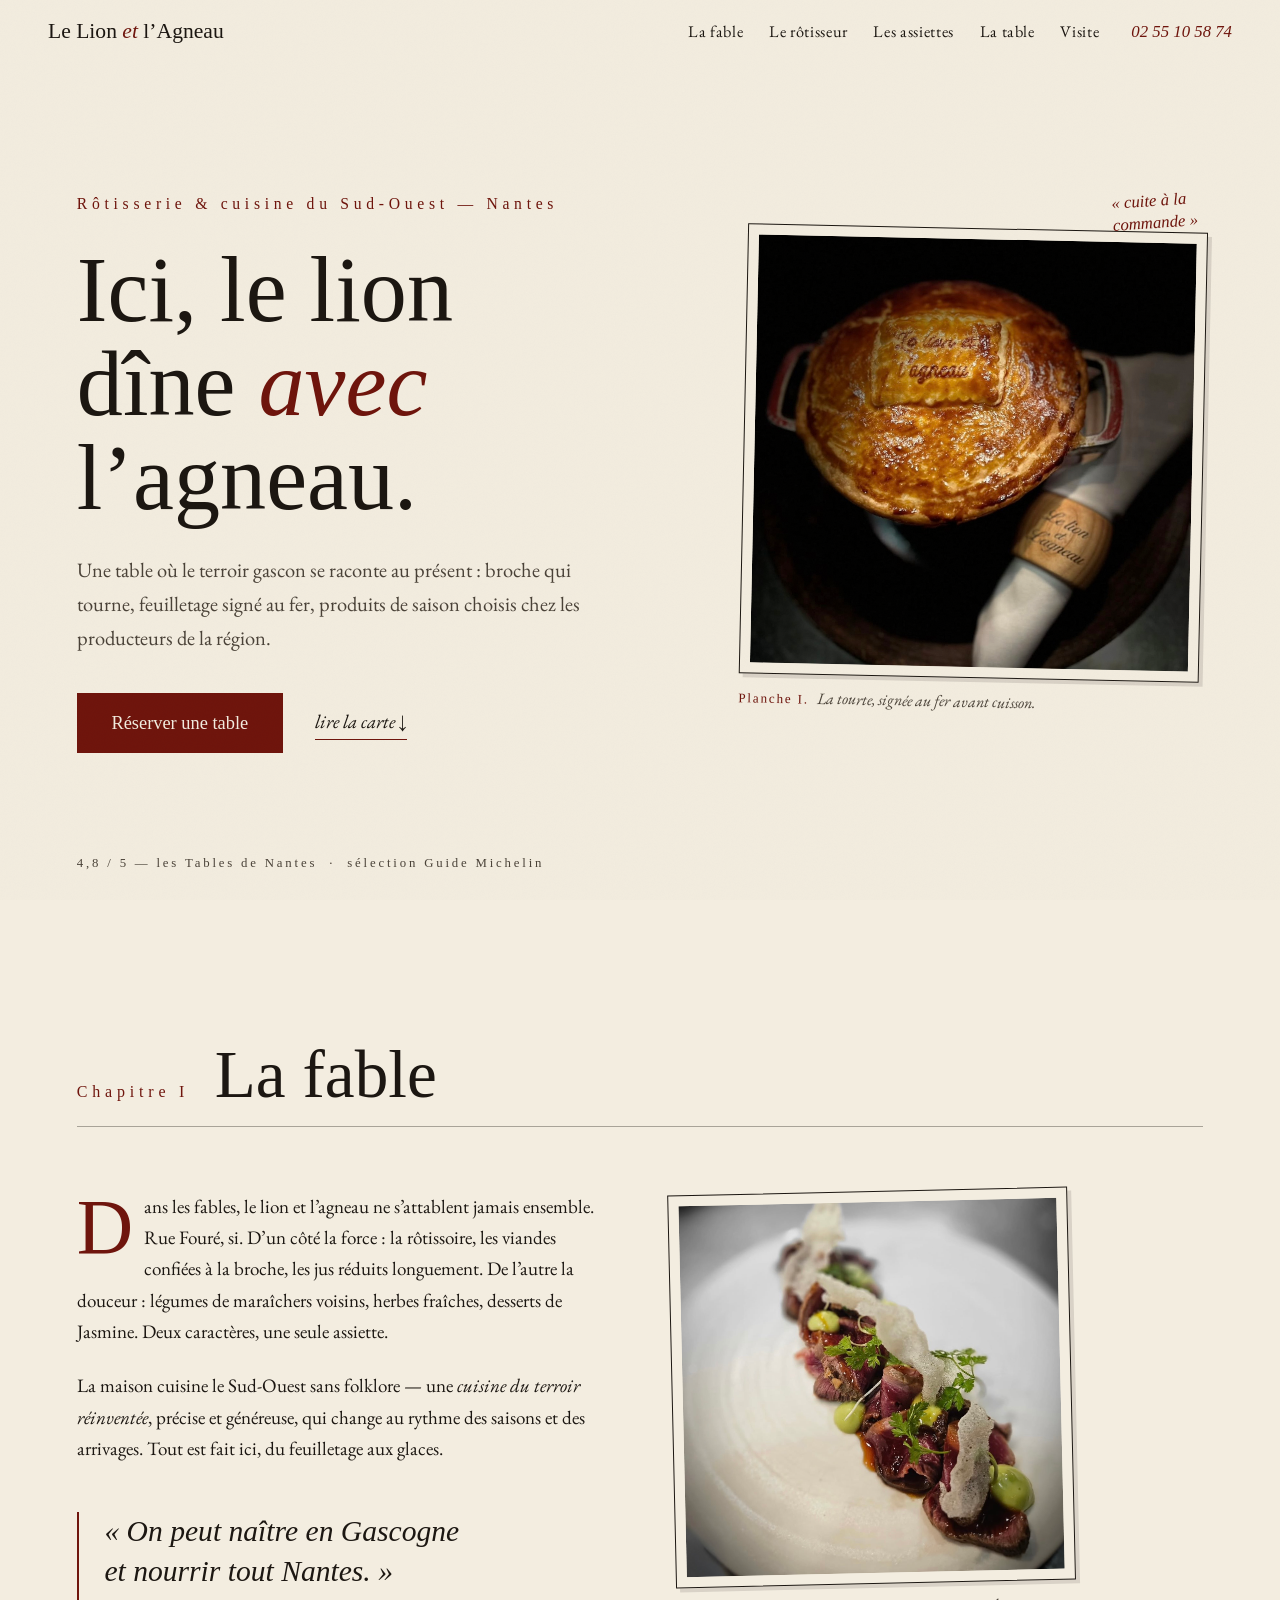
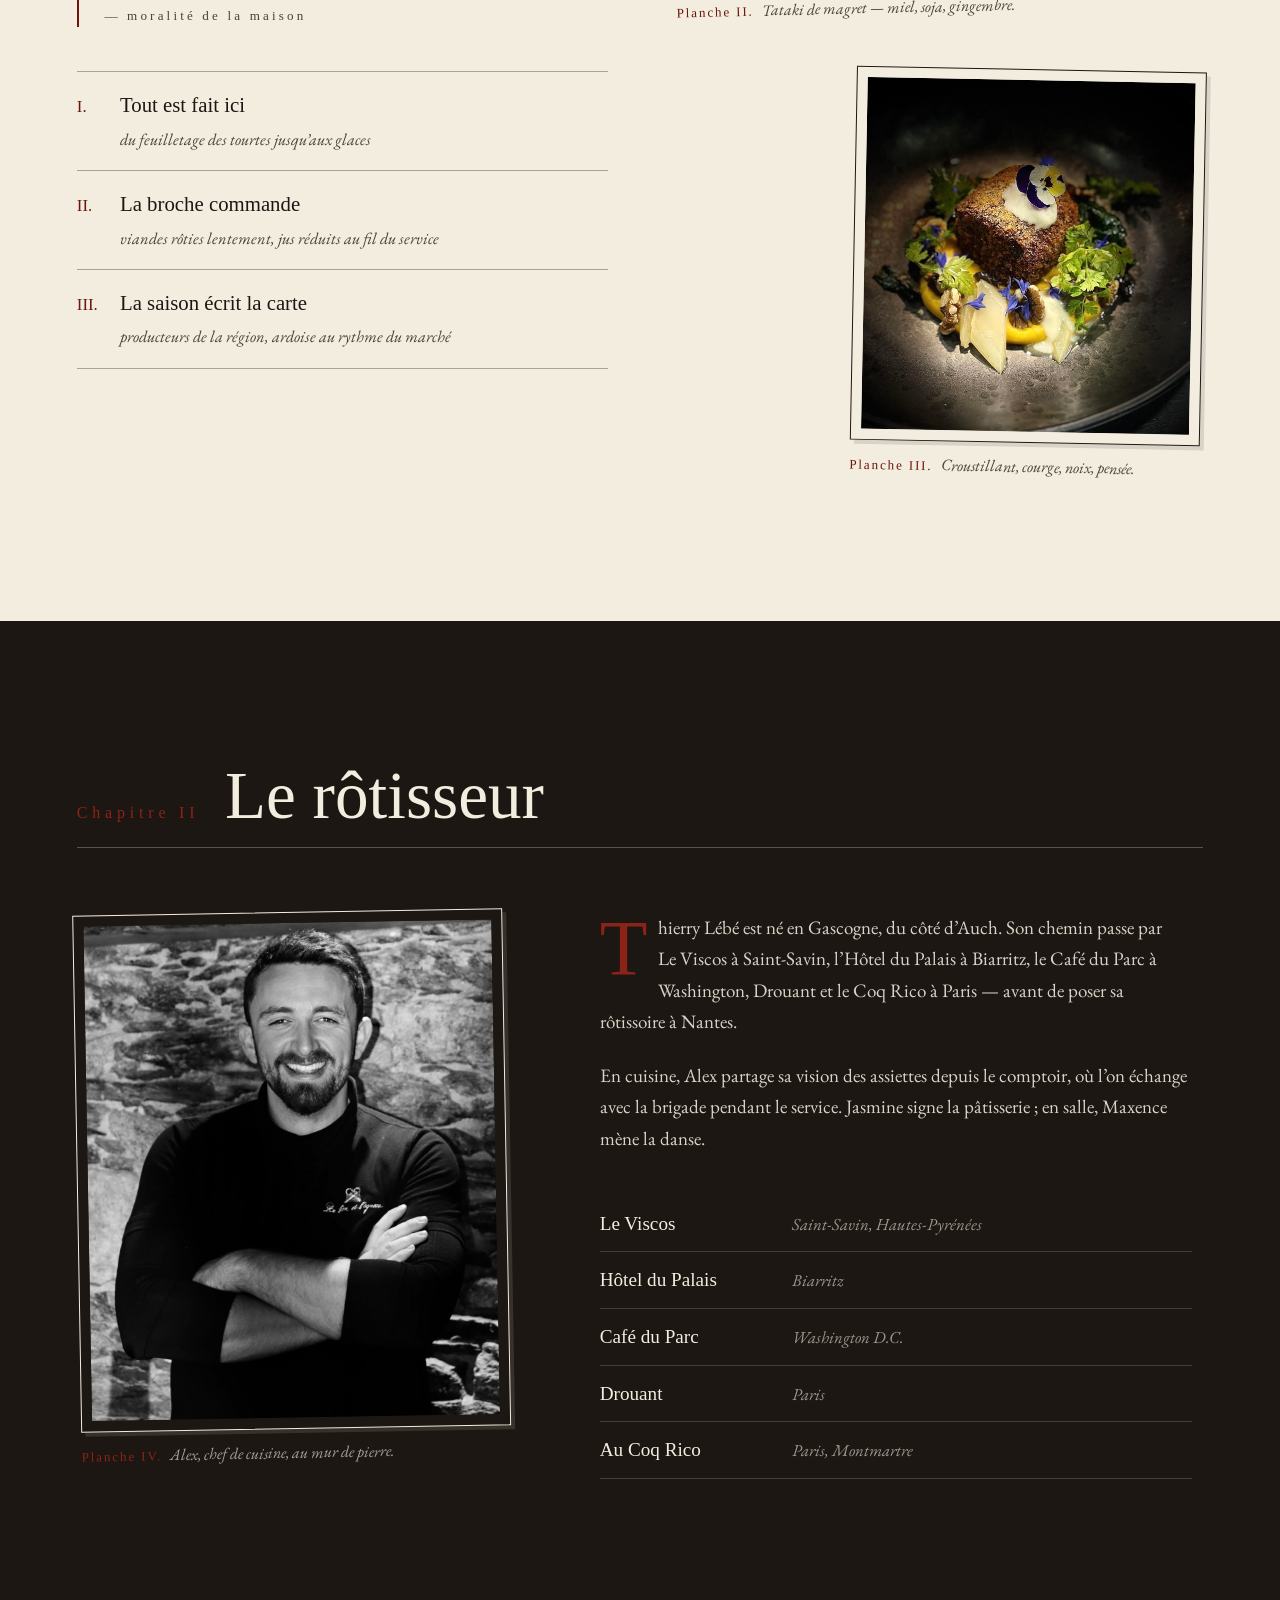
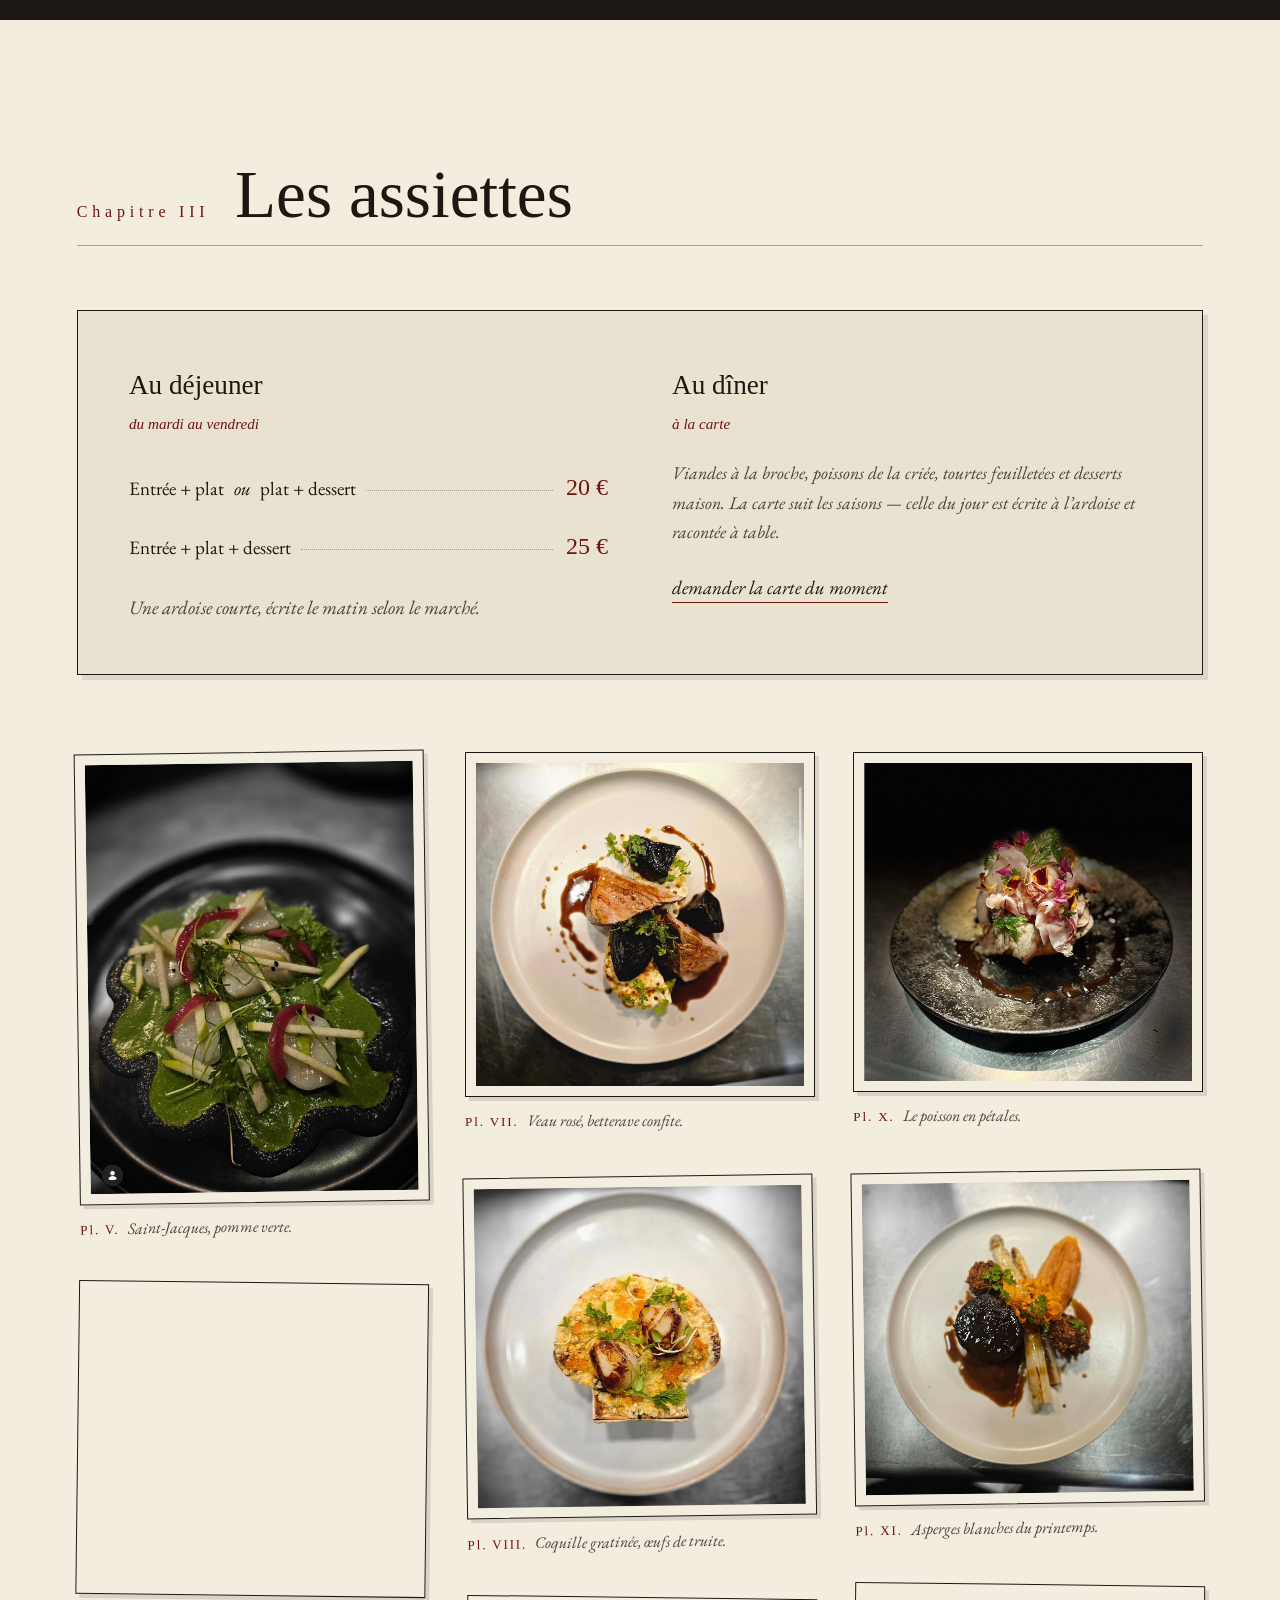
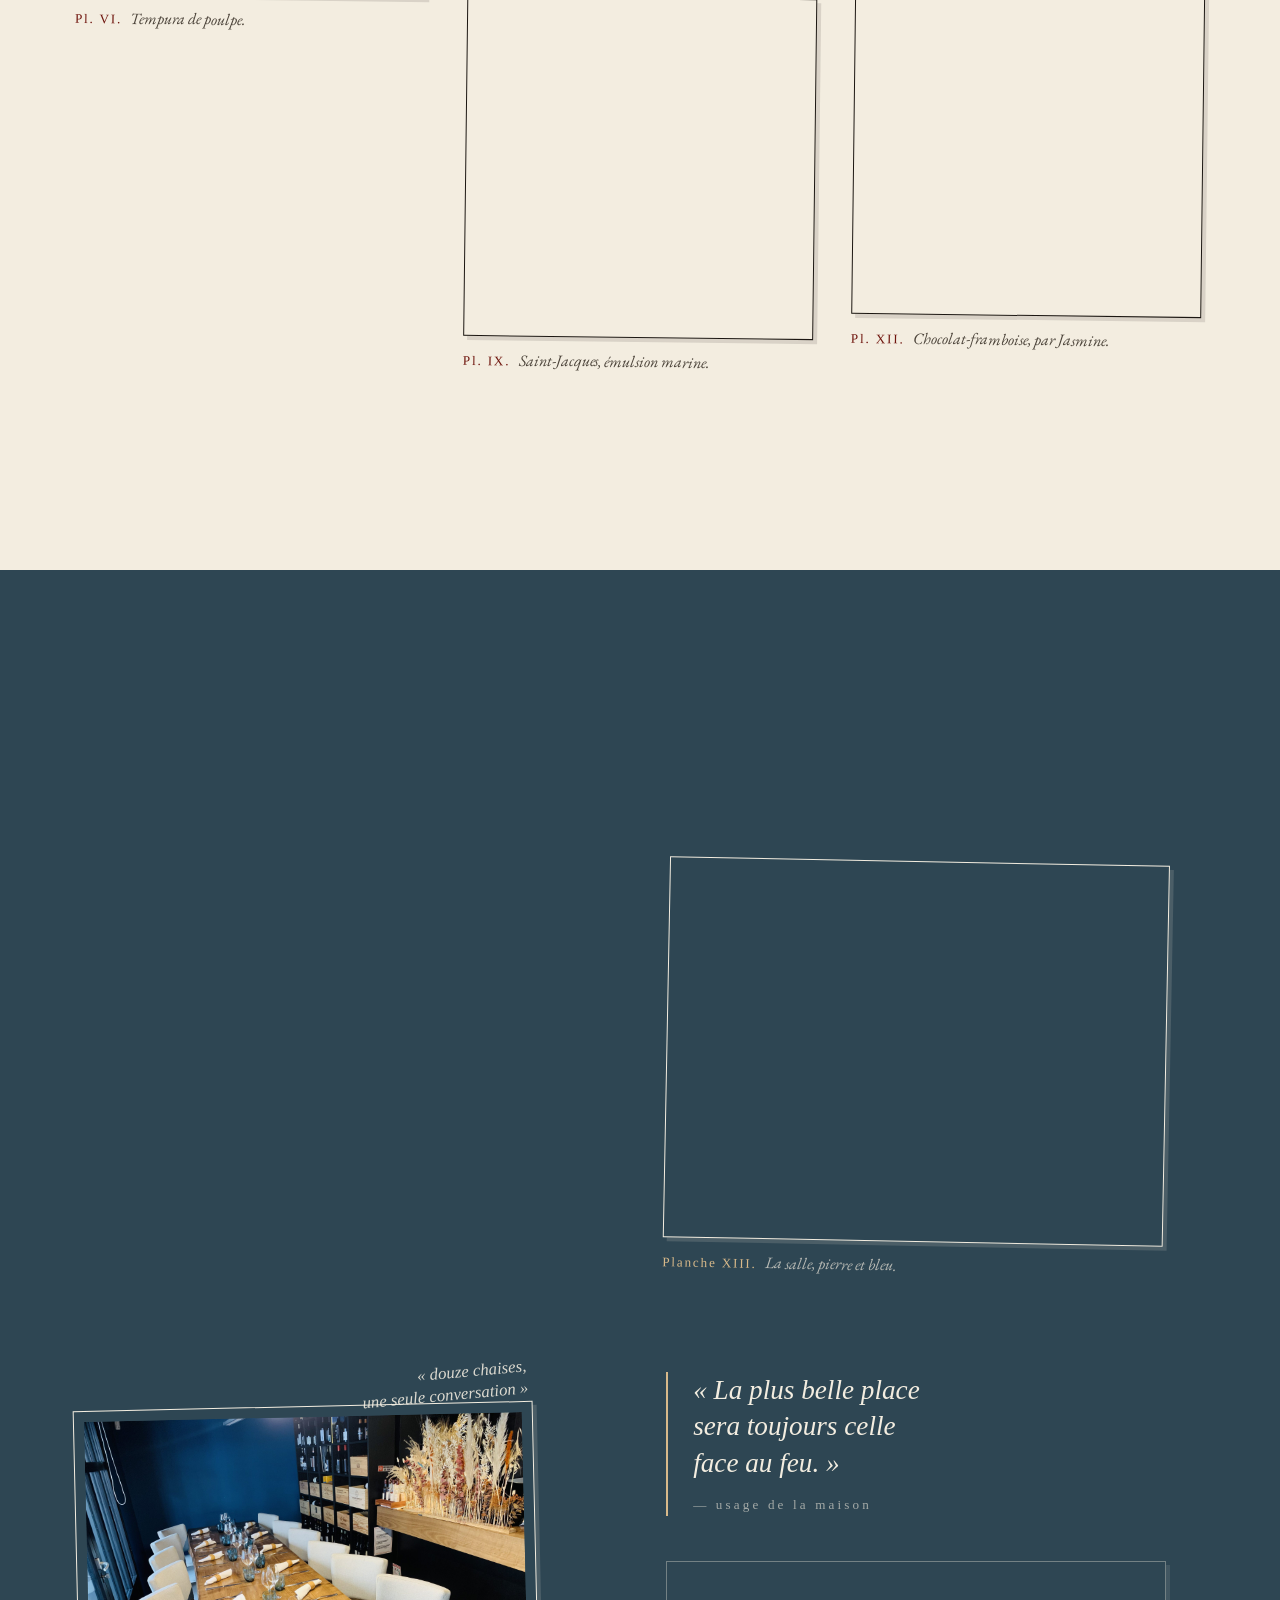
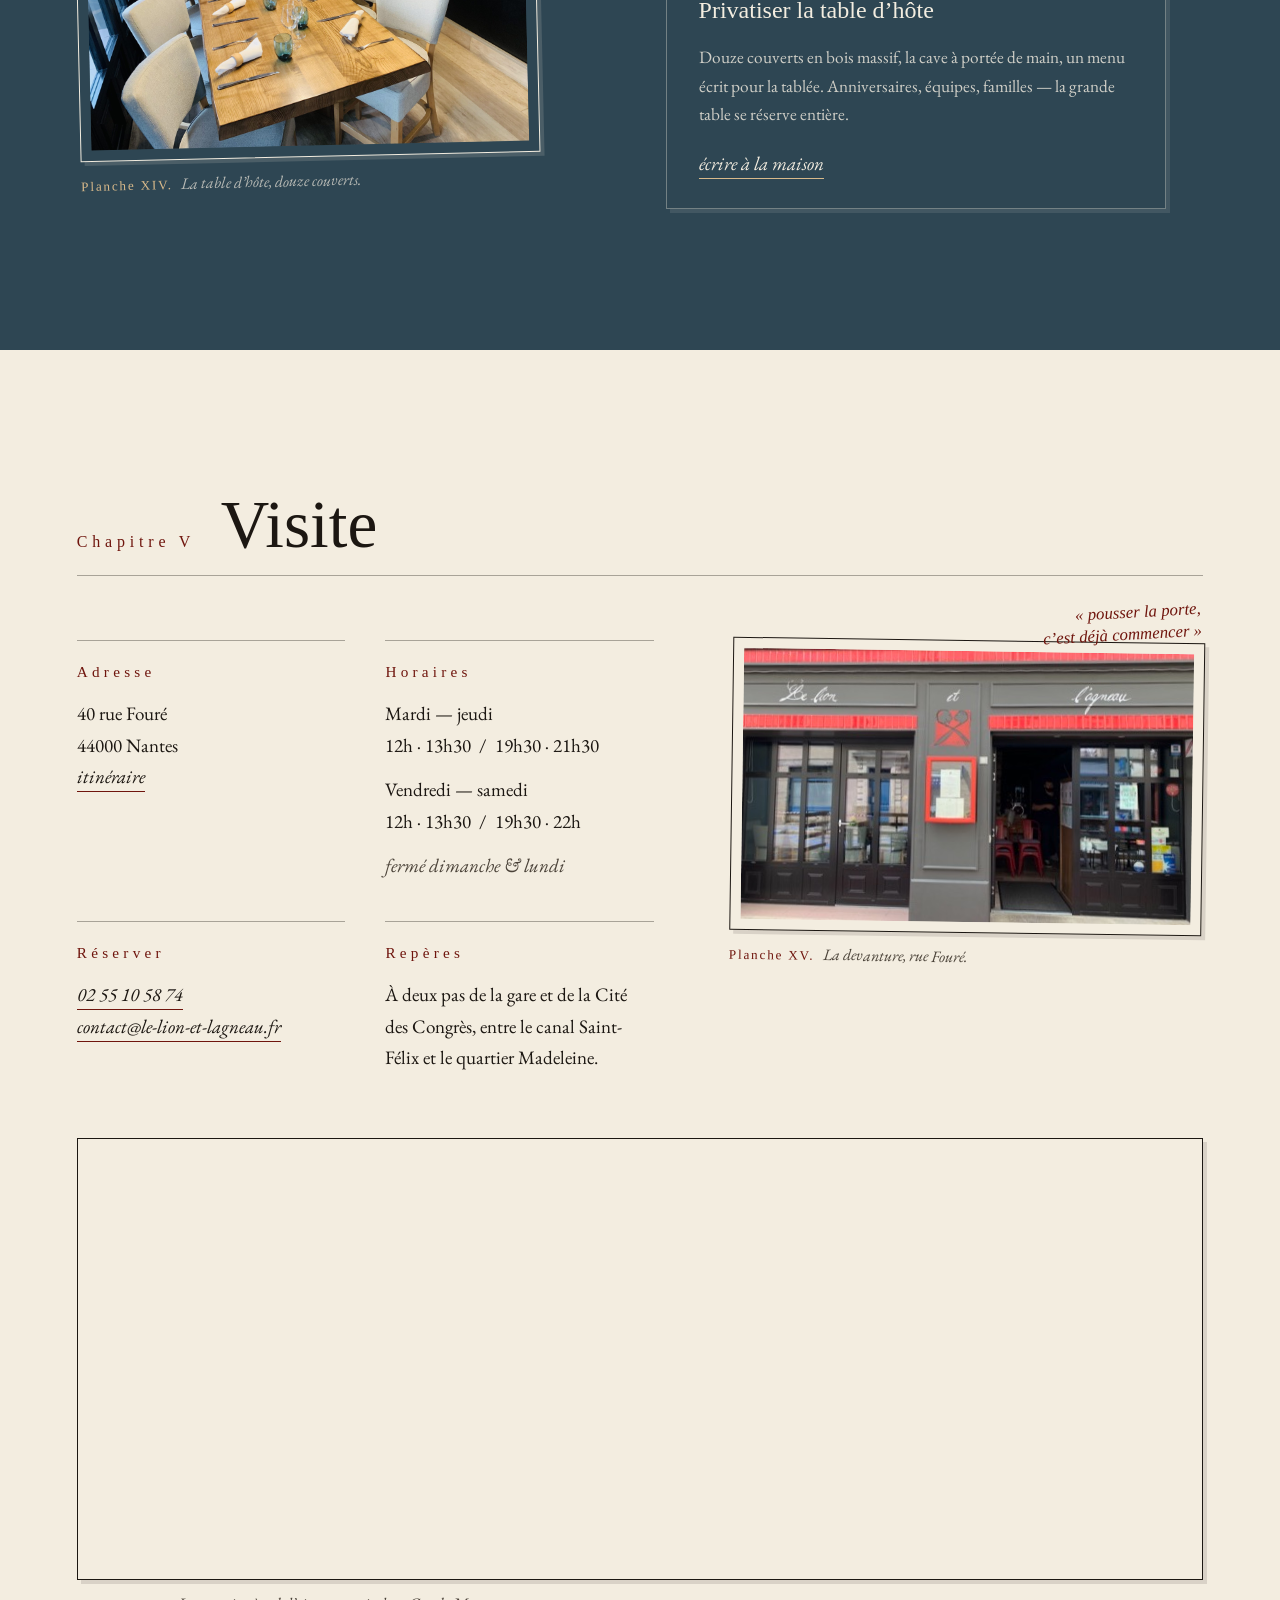
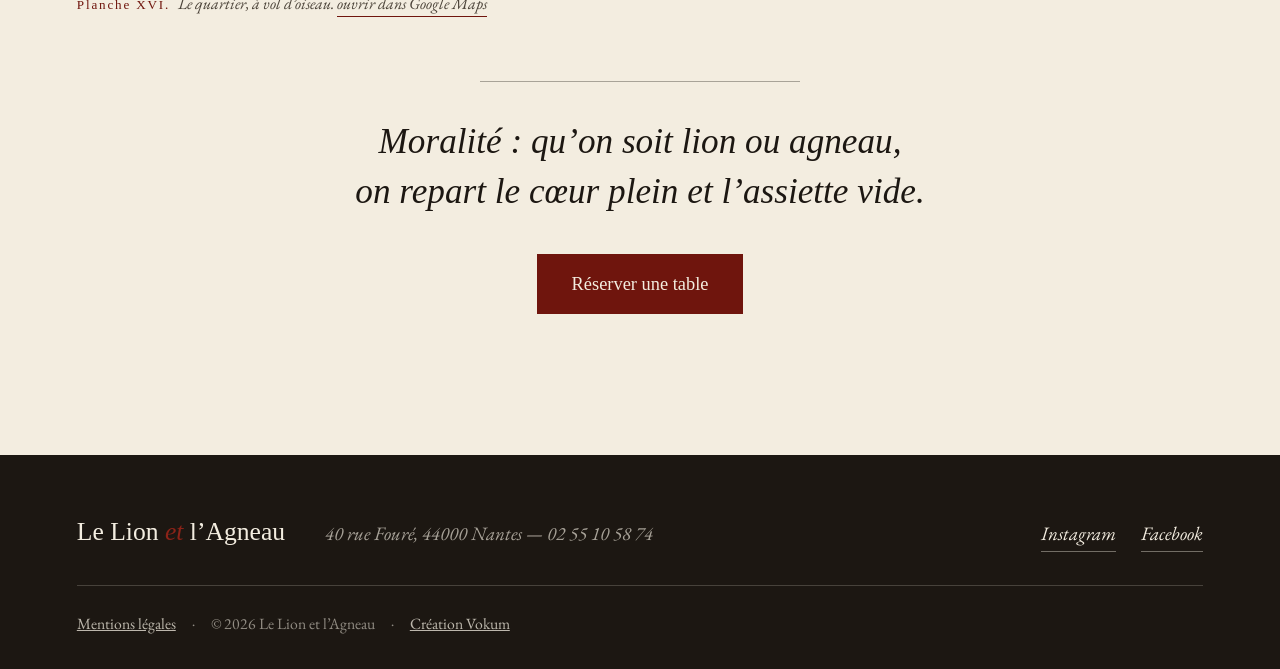
==== commit 7b28189b: "Mobile « édition de poche » : filigranes romains, fleurons, planches débordantes, galerie en frise C" ====
--- a/index.html
+++ b/index.html
@@ -157,6 +157,7 @@
         </div>
       </div>
 
+      <p class="glisser marginalia reveal">« faire glisser les planches → »</p>
       <div class="galerie">
         <figure class="planche reveal-img"><div class="cadre"><img src="assets/carpaccio-saint-jacques.jpg" alt="Carpaccio de Saint-Jacques, pomme verte et oignon rouge" loading="lazy" width="1206" height="1560"></div><figcaption><span>Pl.&nbsp;V.</span> Saint-Jacques, pomme verte.</figcaption></figure>
         <figure class="planche reveal-img"><div class="cadre"><img src="assets/poulpe-tempura.jpg" alt="Tempura de poulpe, fleurs comestibles, condiments fumés" loading="lazy" width="1207" height="1074"></div><figcaption><span>Pl.&nbsp;VI.</span> Tempura de poulpe.</figcaption></figure>
--- a/styles.css
+++ b/styles.css
@@ -877,8 +877,98 @@
 
 @media (max-width: 640px) {
   body { font-size: 1.12rem; }
-  .galerie { columns: 1; }
   .visite-infos { grid-template-columns: 1fr; }
   .pied-social { margin-left: 0; }
   .couv-mention { position: static; margin-top: 3rem; }
 }
+
+/* ============ MOBILE « ÉDITION DE POCHE » ============
+   Le livre se feuillette : chiffres romains en filigrane,
+   fleurons de fin de chapitre, planches qui débordent des
+   marges, galerie en frise à faire glisser.               */
+
+.glisser { display: none; }
+
+@media (max-width: 860px) {
+
+  /* chiffre romain géant en filigrane derrière chaque titre */
+  .chapitre-tete {
+    position: relative;
+    flex-direction: column;
+    align-items: flex-start;
+    gap: 0.4rem;
+    padding-top: 1.2rem;
+  }
+  .chapitre-tete::before {
+    font-family: var(--fell);
+    font-size: 8.5rem;
+    line-height: 0.8;
+    position: absolute;
+    right: -0.4rem;
+    top: -1.6rem;
+    color: var(--grenat);
+    opacity: 0.13;
+    pointer-events: none;
+  }
+  #fable .chapitre-tete::before { content: 'I'; }
+  #rotisseur .chapitre-tete::before { content: 'II'; }
+  #assiettes .chapitre-tete::before { content: 'III'; }
+  #table .chapitre-tete::before { content: 'IV'; }
+  #visite .chapitre-tete::before { content: 'V'; }
+  .chapitre-sombre .chapitre-tete::before { color: var(--grenat-clair); opacity: 0.3; }
+  .chapitre-bleu .chapitre-tete::before { color: #d8b98a; opacity: 0.22; }
+
+  /* fleuron aldin en cul-de-lampe */
+  .chapitre::after {
+    content: '❦';
+    display: block;
+    text-align: center;
+    font-size: 1.7rem;
+    color: var(--grenat);
+    opacity: 0.75;
+    margin-top: 3rem;
+  }
+  .chapitre-sombre::after { color: var(--grenat-clair); }
+  .chapitre-bleu::after { color: #d8b98a; }
+
+  /* planches qui débordent des marges, en alternance */
+  .planche-hero { margin-right: -1.9rem; transform: rotate(1.8deg); }
+  .fable-planches .planche:first-child { margin-left: -1.9rem; transform: rotate(-2.2deg); max-width: none; width: 86vw; }
+  .fable-planches .planche:last-child  { margin-right: -1.9rem; margin-left: auto; transform: rotate(2deg); max-width: none; width: 78vw; }
+  .planche-portrait { margin-left: -1.9rem; transform: rotate(-1.8deg); }
+  .planche-hote { margin-right: -1.9rem; margin-left: auto; transform: rotate(2deg); }
+  .table-planches .planche:first-child { margin-left: -1.9rem; transform: rotate(-1.6deg); }
+  .planche-facade { margin-right: -1.9rem; transform: rotate(1.6deg); }
+  .planche figcaption { padding-left: 1.9rem; }
+  .planche-hero figcaption, .planche-hote figcaption, .planche-facade figcaption,
+  .fable-planches .planche:last-child figcaption { padding-left: 0; padding-right: 1.9rem; text-align: right; }
+
+  /* galerie : frise horizontale, planches à feuilleter */
+  .glisser { display: block; margin-bottom: 1.6rem; transform: rotate(-2deg); }
+  .galerie {
+    columns: auto;
+    width: auto;
+    max-width: none;
+    display: flex;
+    gap: 1.5rem;
+    overflow-x: auto;
+    scroll-snap-type: x mandatory;
+    margin: 0 -1.4rem;
+    padding: 0.6rem 1.4rem 1.4rem;
+    scrollbar-width: none;
+  }
+  .galerie::-webkit-scrollbar { display: none; }
+  .galerie .planche {
+    flex: 0 0 74vw;
+    scroll-snap-align: center;
+    margin-bottom: 0;
+  }
+  .galerie .planche:nth-child(3n+1),
+  .galerie .planche:nth-child(3n+2) { transform: none; }
+  .galerie .planche:nth-child(even) { transform: rotate(1.1deg); }
+  .galerie .planche:nth-child(odd)  { transform: rotate(-1.1deg); }
+  .galerie .cadre img {
+    height: 82vw;
+    object-fit: cover;
+  }
+}
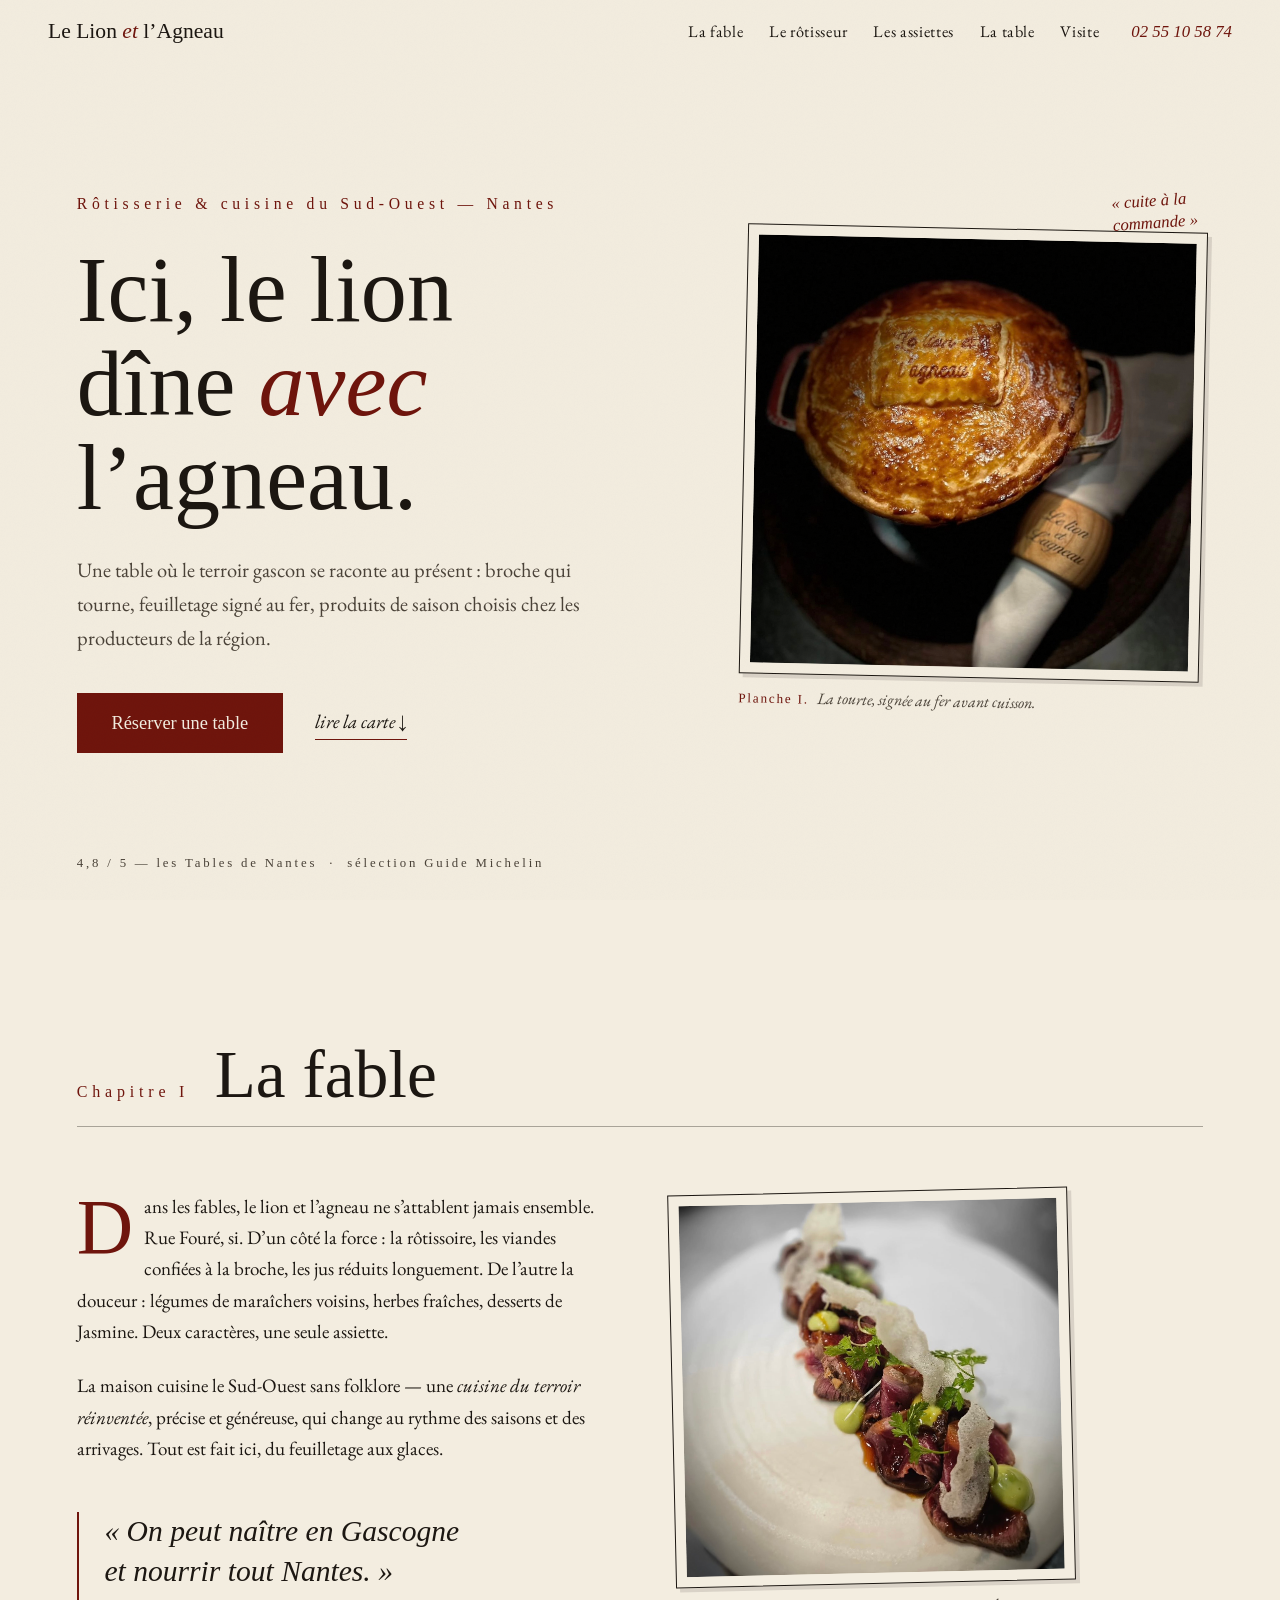
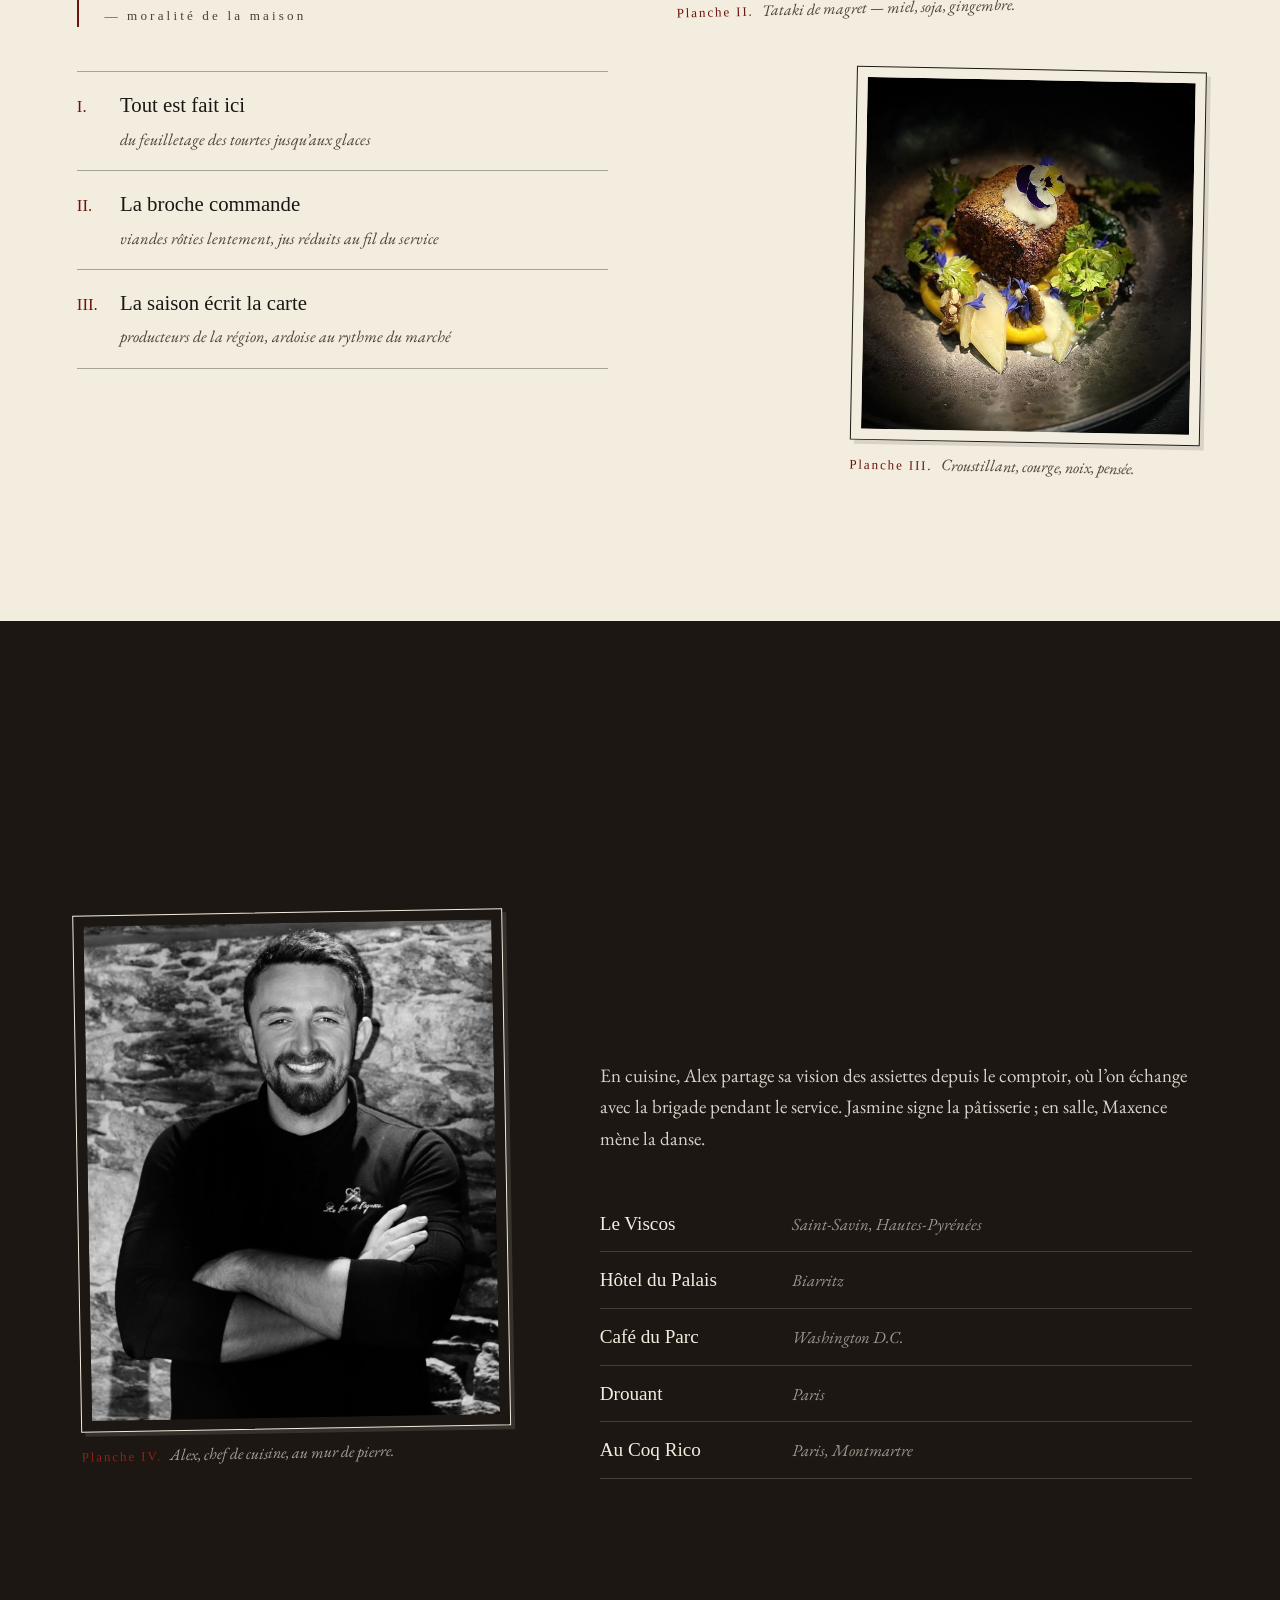
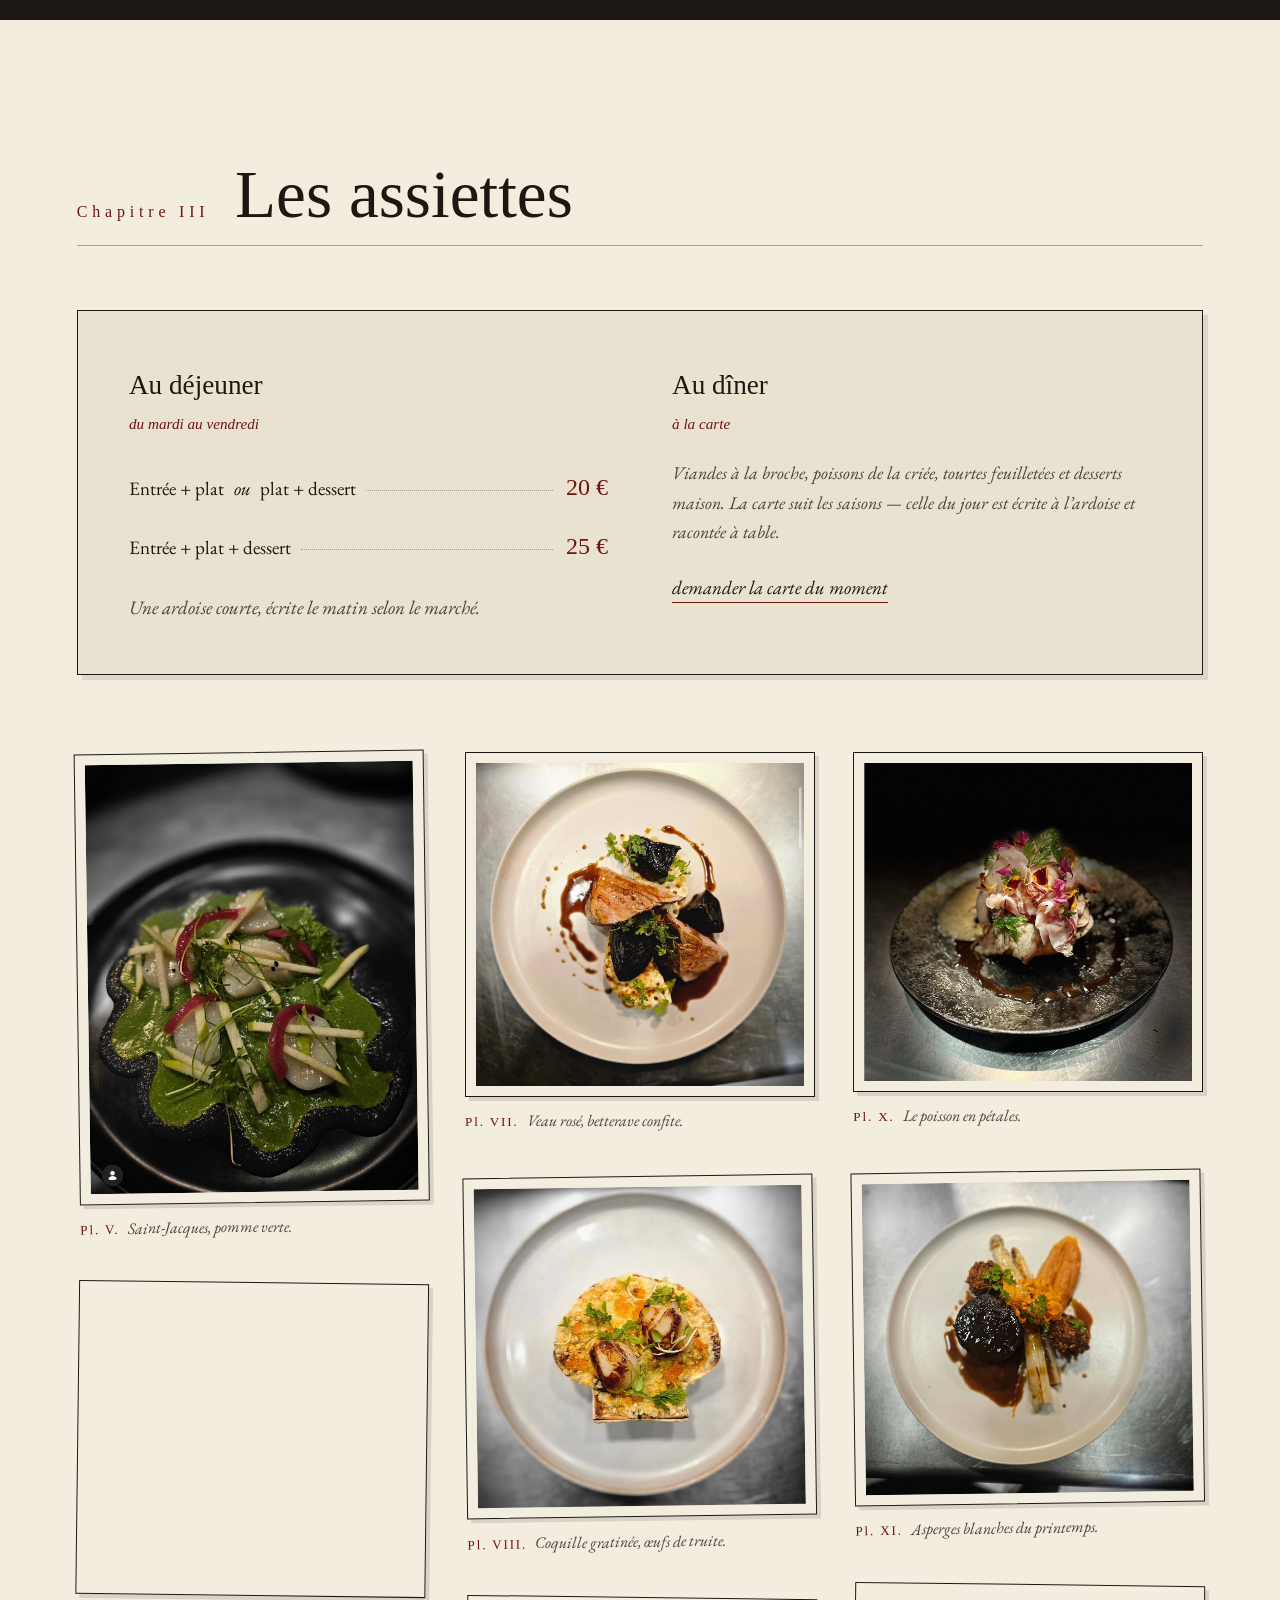
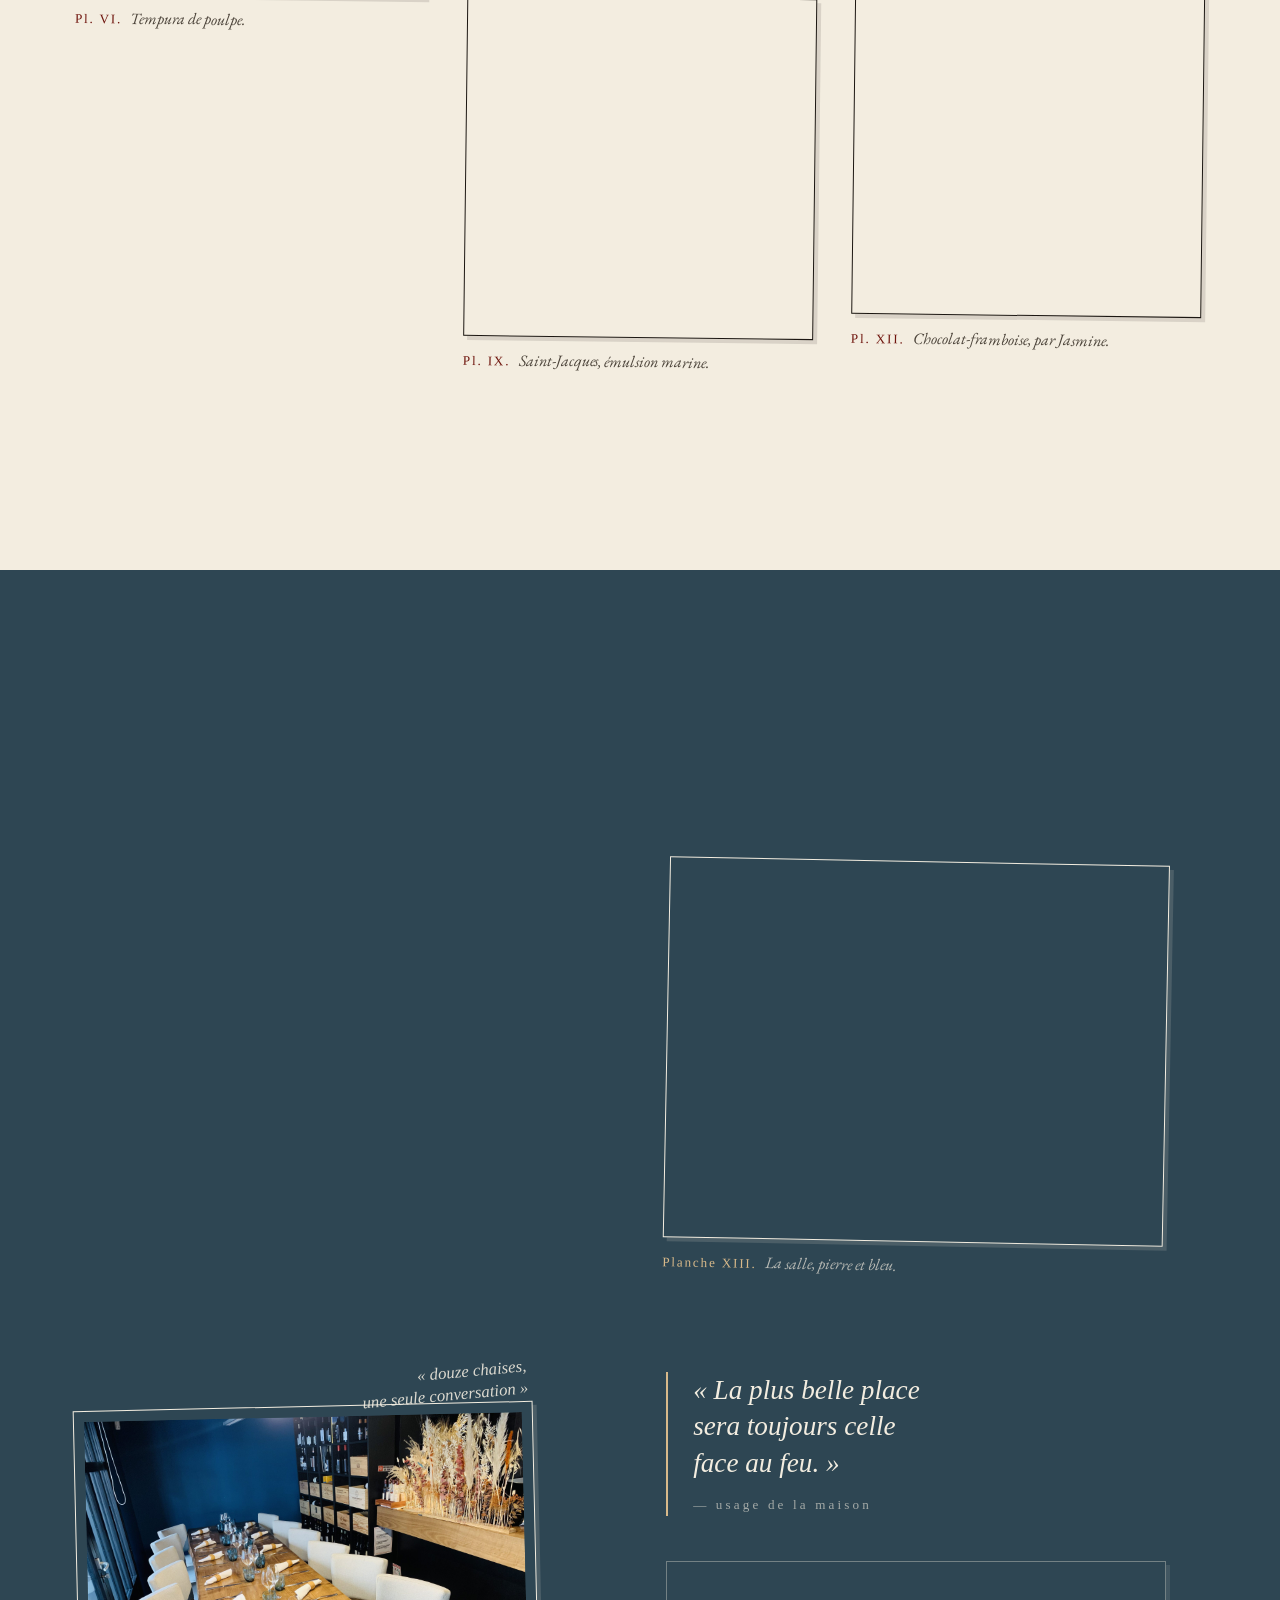
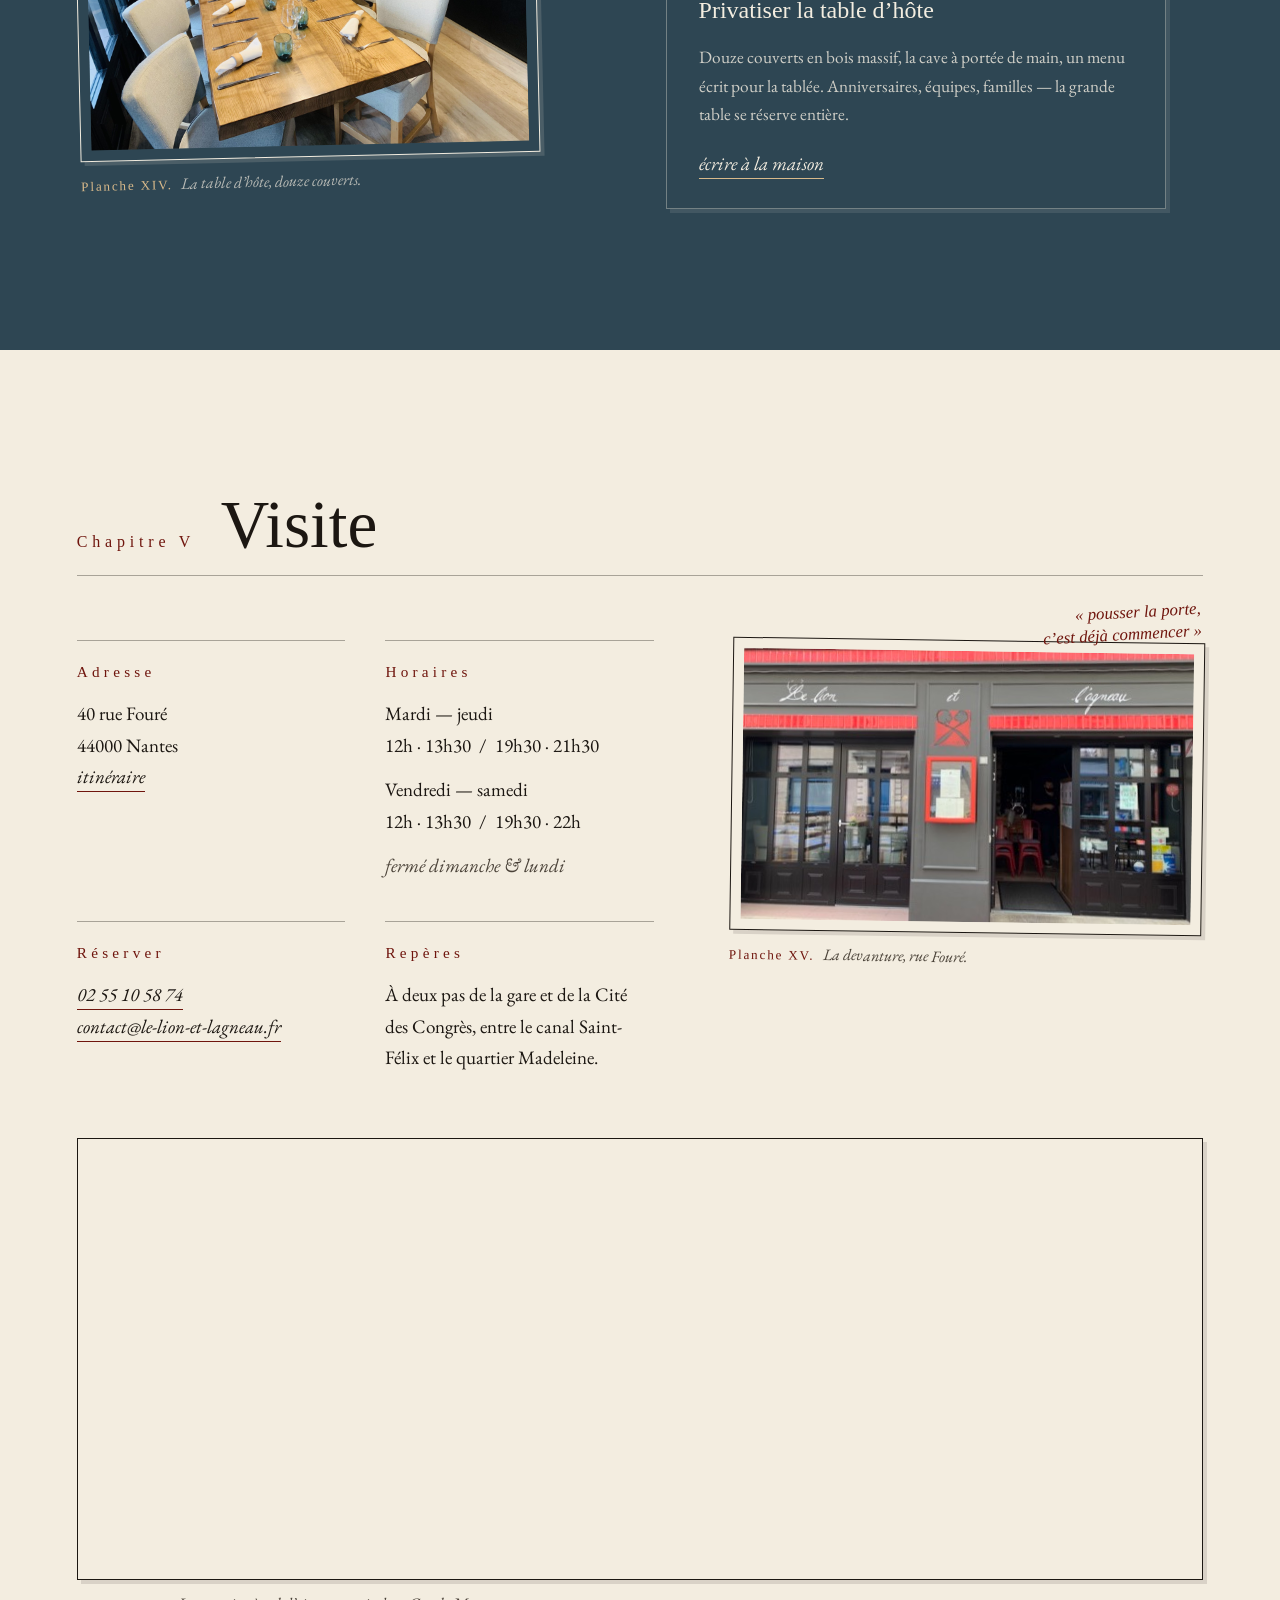
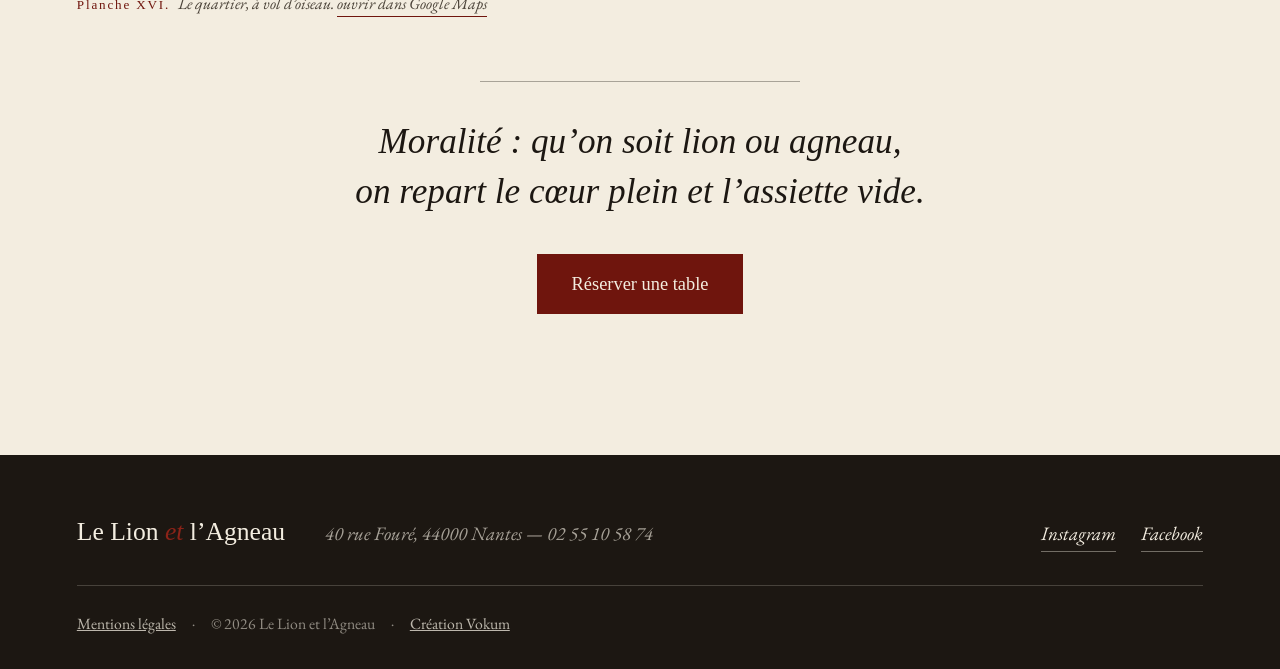
==== commit ef4d8a11: "SEO: canonical absolue, robots.txt et sitemap.xml coherents - Ajoute/normalise <link rel=canonical> " ====
--- a/index.html
+++ b/index.html
@@ -4,11 +4,12 @@
   <meta charset="UTF-8">
   <meta name="viewport" content="width=device-width, initial-scale=1.0">
   <title>Le Lion et l'Agneau — Rôtisserie &amp; cuisine du Sud-Ouest à Nantes</title>
+<link rel="canonical" href="https://lelionetlagneau-site.vercel.app/">
   <meta name="description" content="Le Lion et l'Agneau, restaurant et rôtisserie à l'accent du Sud-Ouest, 40 rue Fouré à Nantes. Cuisine du terroir réinventée par Thierry Lébé et sa brigade. Formule déjeuner, table d'hôte, comptoir face à la cuisine.">
   <link rel="icon" href="assets/logo.webp">
   <meta property="og:title" content="Le Lion et l'Agneau — Nantes">
   <meta property="og:description" content="Rôtisserie &amp; cuisine du Sud-Ouest, 40 rue Fouré, Nantes.">
-  <meta property="og:image" content="assets/tourte-signature.jpg">
+  <meta property="og:image" content="https://lelionetlagneau-site.vercel.app/assets/tourte-signature.jpg">
   <link rel="preconnect" href="https://fonts.googleapis.com">
   <link rel="preconnect" href="https://fonts.gstatic.com" crossorigin>
   <link href="https://fonts.googleapis.com/css2?family=IM+Fell+English:ital@0;1&family=IM+Fell+English+SC&family=EB+Garamond:ital,wght@0,400;0,500;0,600;1,400;1,500&display=swap" rel="stylesheet">
--- a/styles.css
+++ b/styles.css
@@ -28,15 +28,22 @@
 html.qa { scroll-behavior: auto; }
 html.qa .couverture { min-height: auto; }
 
-html { scroll-behavior: smooth; }
+html {
+  scroll-behavior: smooth;
+  overflow-x: hidden;
+  width: 100%;
+}
 
 body {
+  position: relative;
   background: var(--papier);
   color: var(--encre);
   font-family: var(--garamond);
   font-size: 1.19rem;
   line-height: 1.65;
   overflow-x: hidden;
+  width: 100%;
+  max-width: 100%;
 }
 
 /* grain papier */
@@ -331,6 +338,7 @@
   gap: clamp(2rem, 6vw, 5rem);
   padding: clamp(6rem, 12vh, 9rem) clamp(1.4rem, 6vw, 6rem) 4rem;
   position: relative;
+  overflow-x: clip;
   max-width: 1540px;
   margin: 0 auto;
 }
@@ -406,6 +414,7 @@
 .chapitre {
   padding: clamp(5rem, 11vw, 9rem) clamp(1.4rem, 6vw, 6rem);
   position: relative;
+  overflow-x: clip;
 }
 /* grands écrans : contenu contenu, fond pleine largeur */
 .chapitre > *, .pied-haut, .pied-bas {
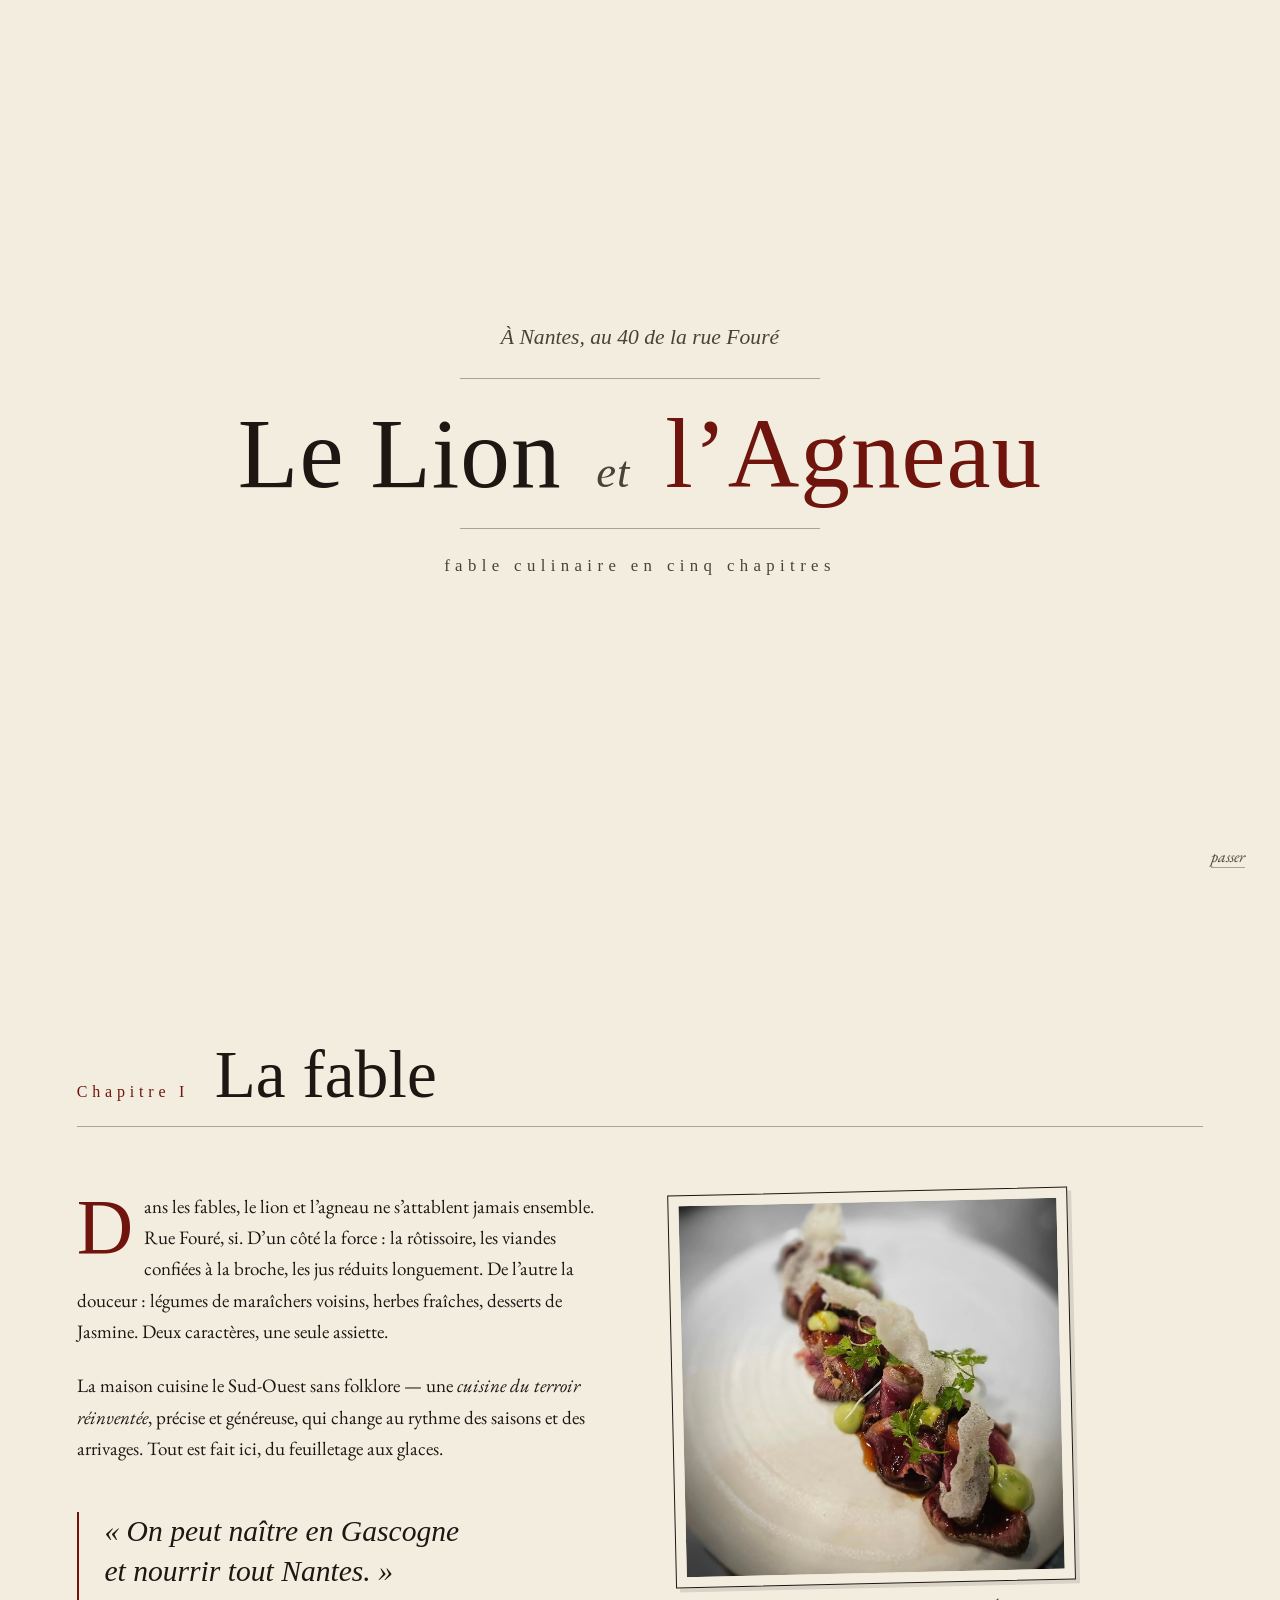
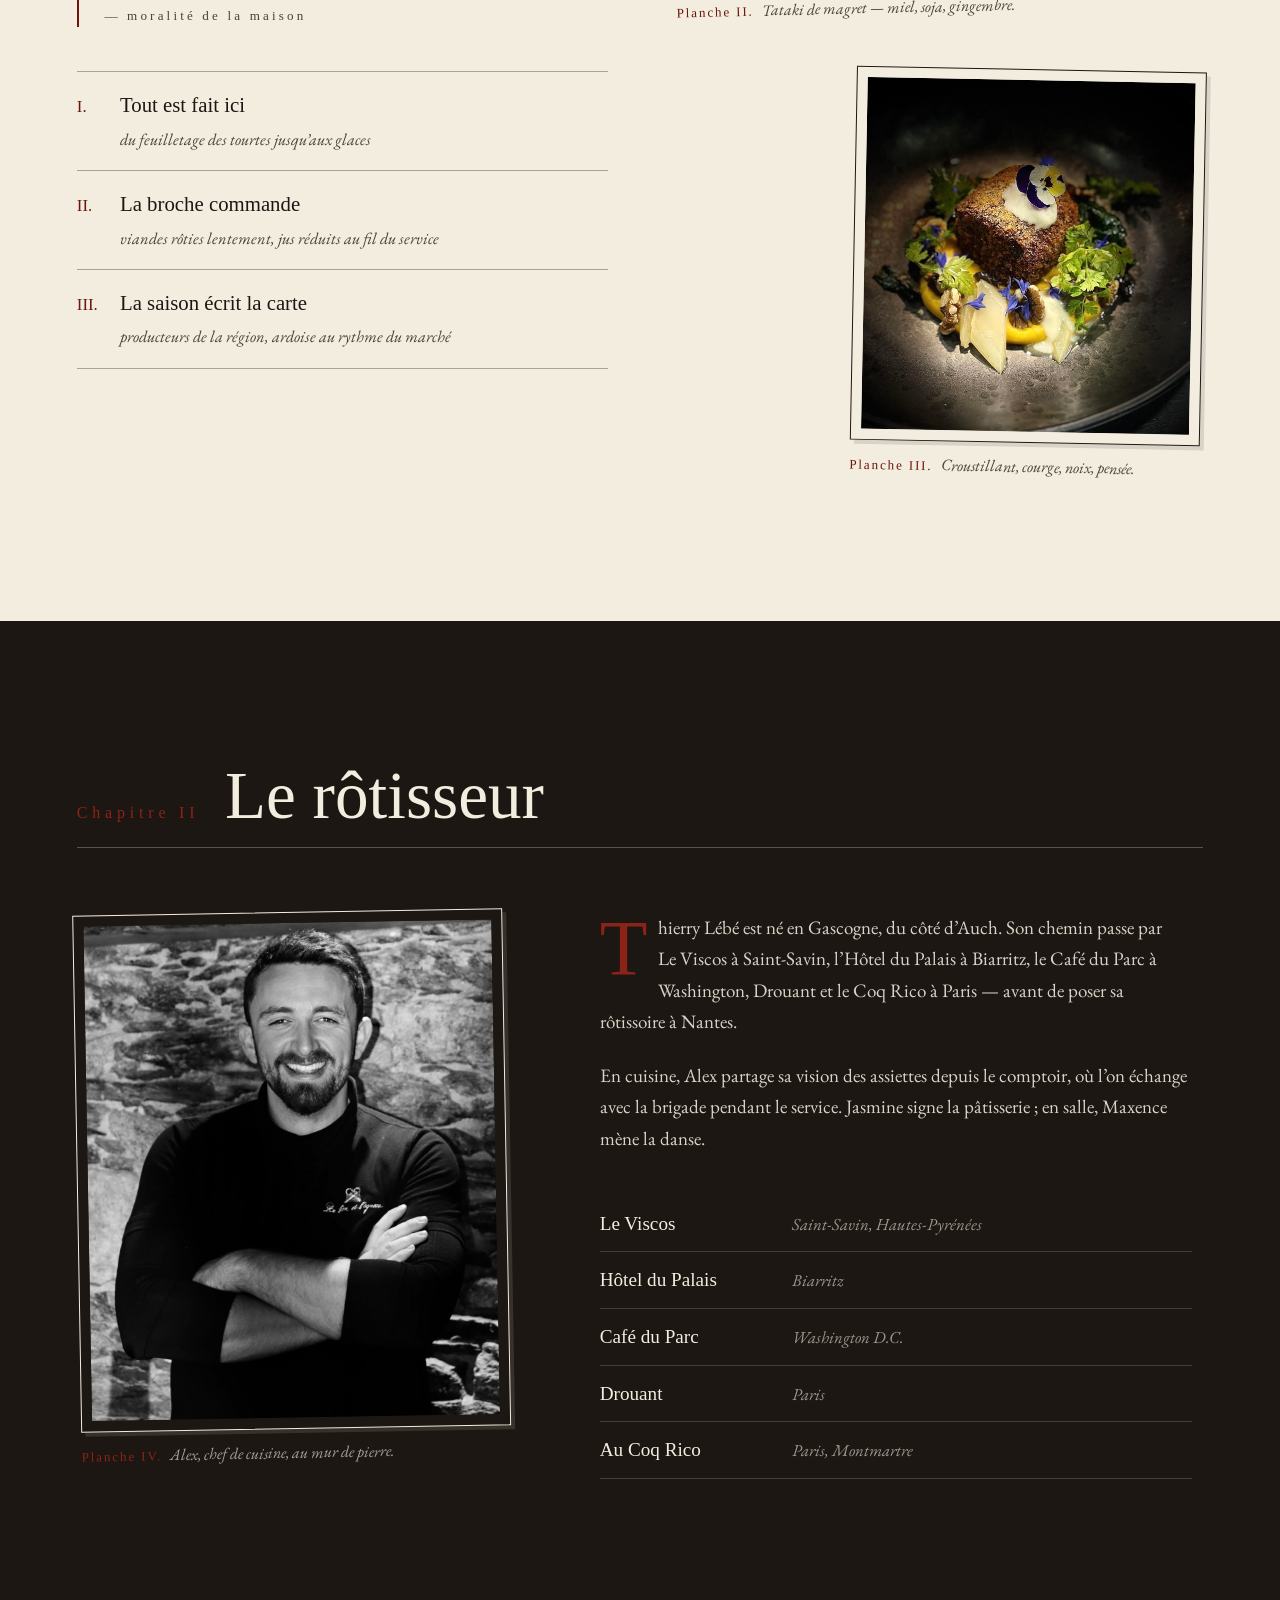
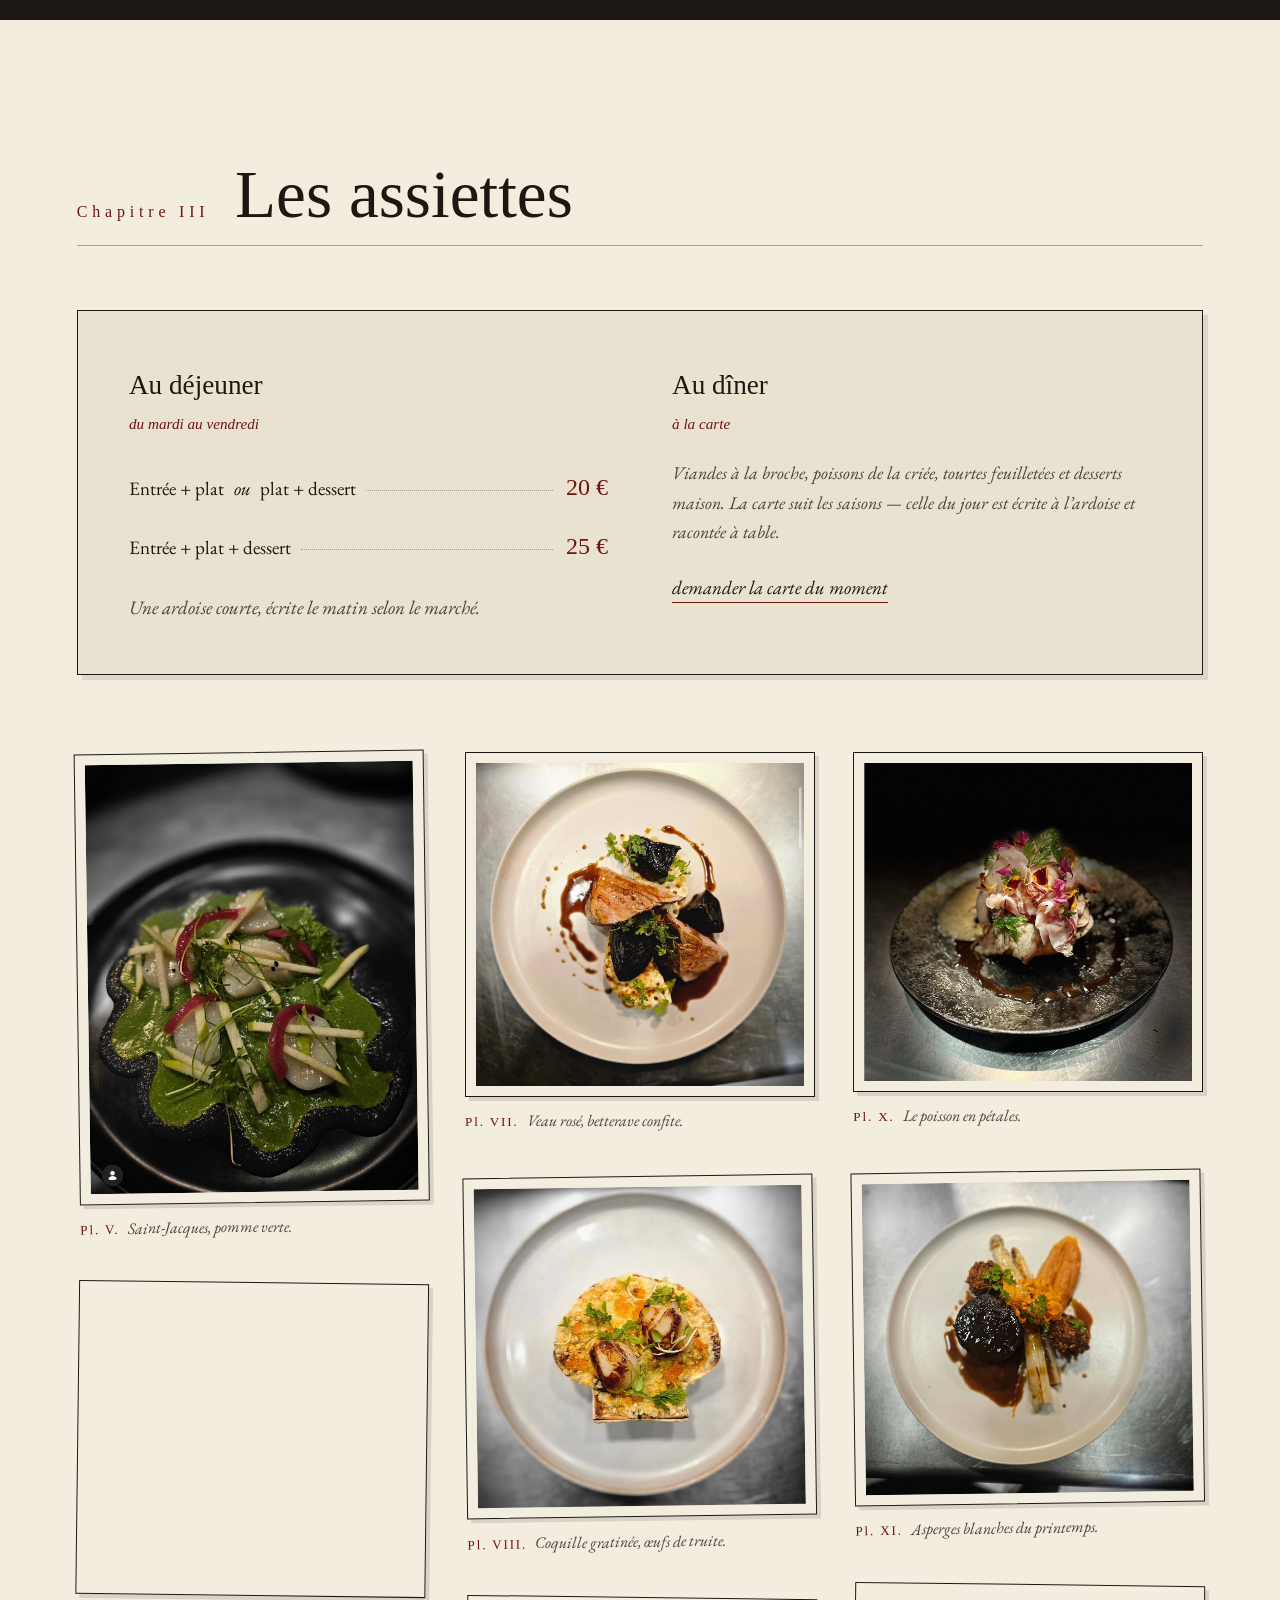
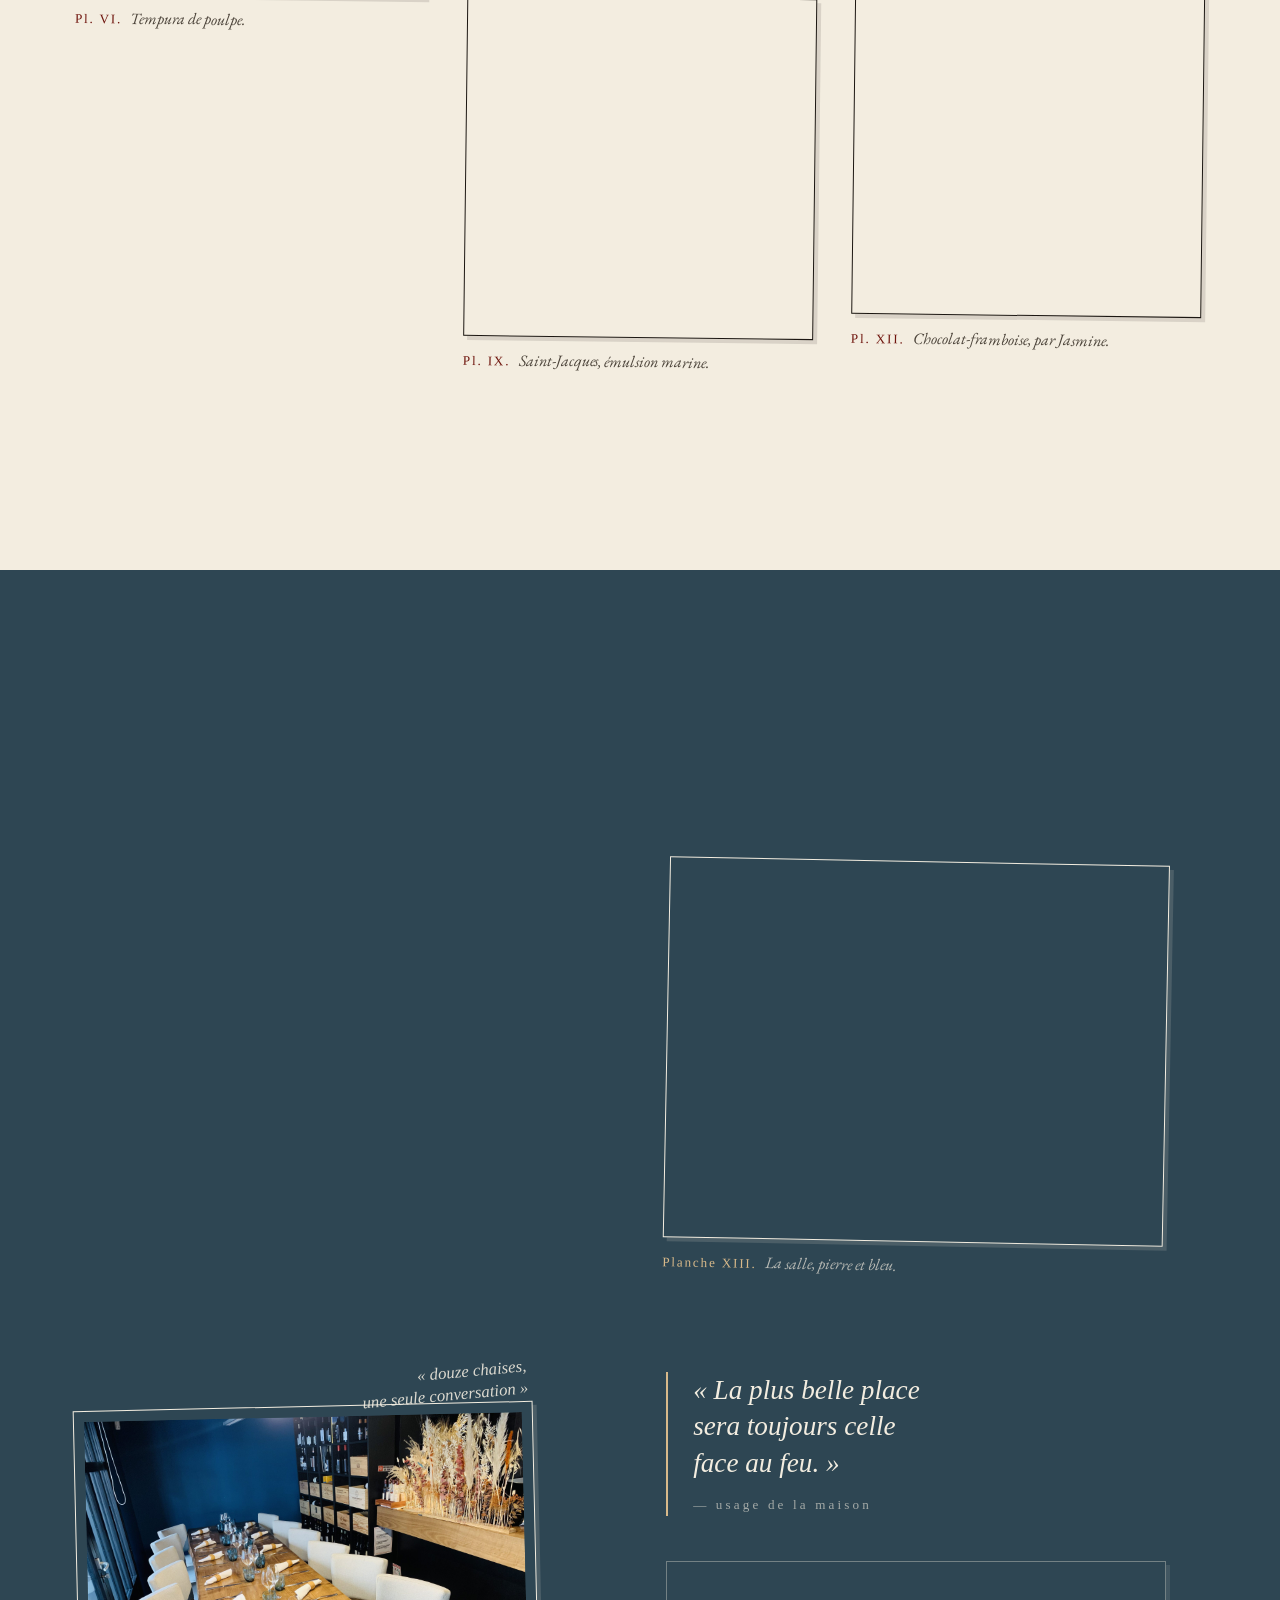
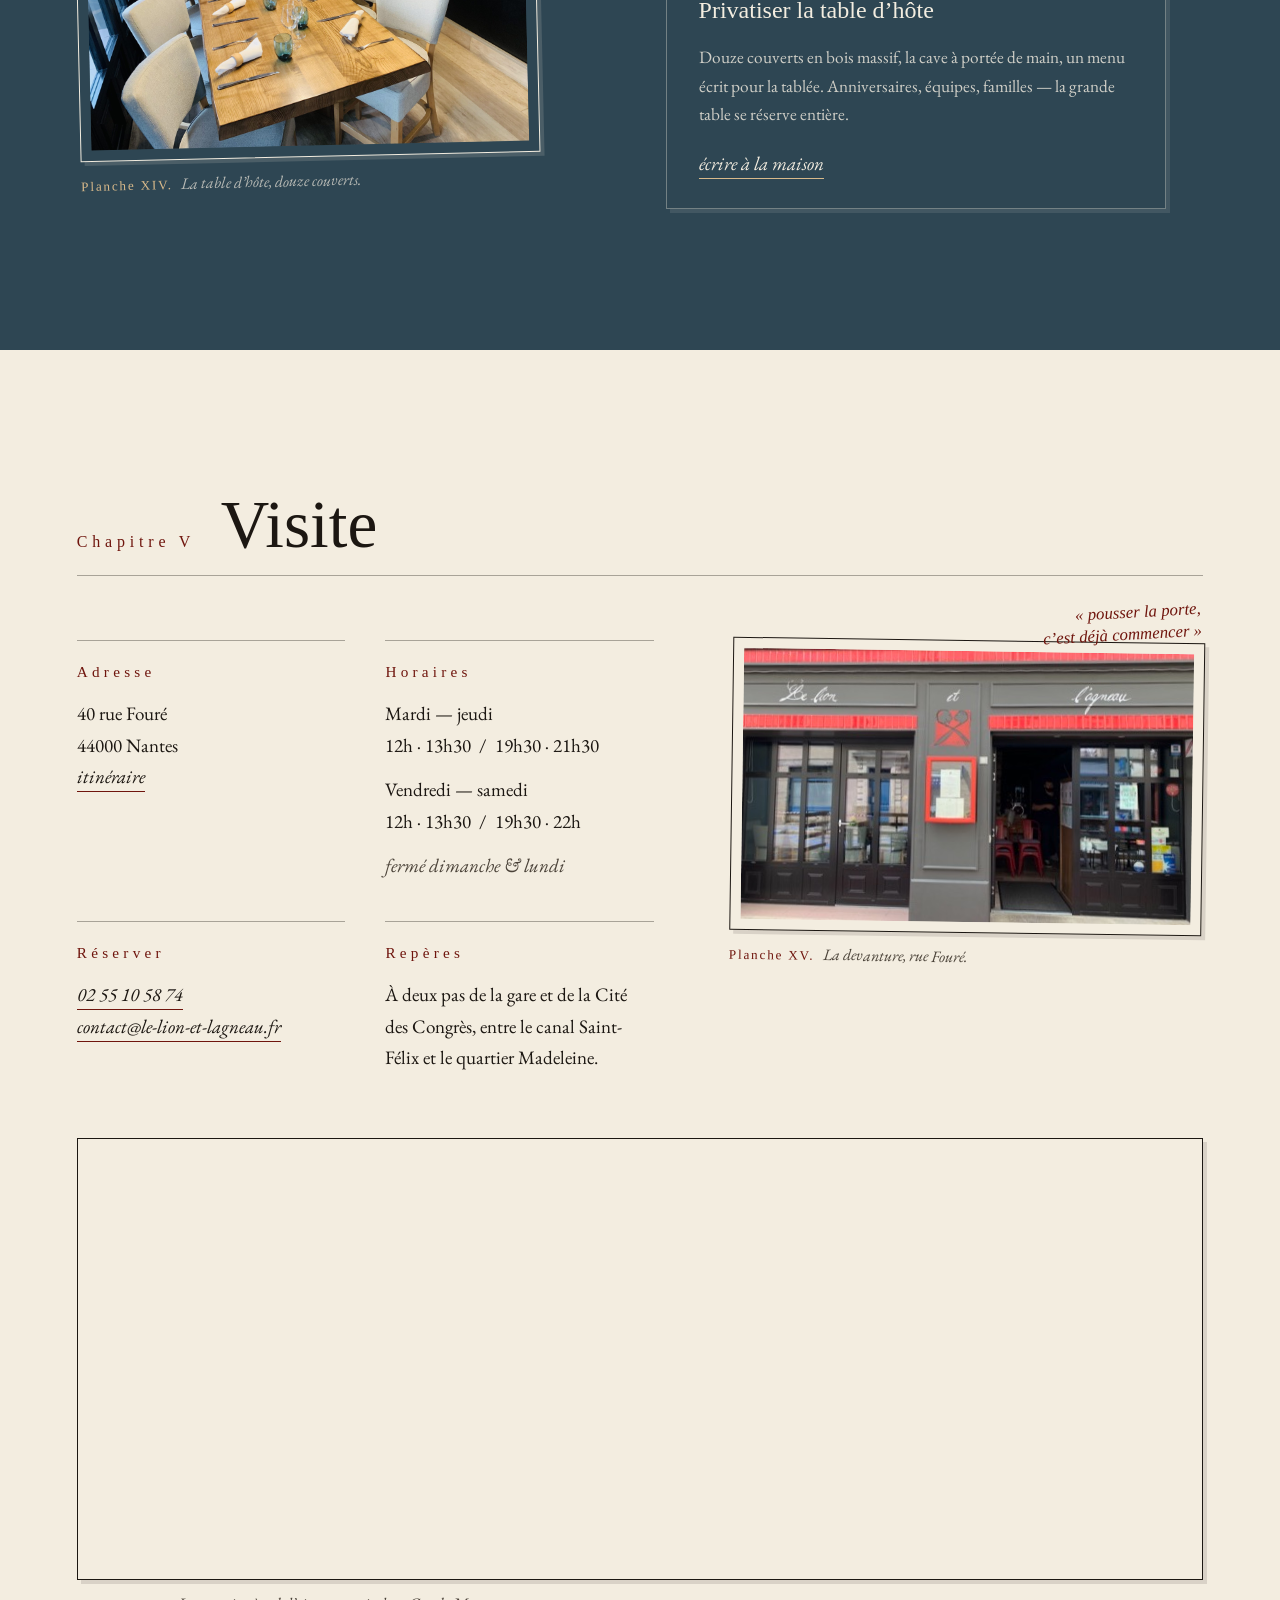
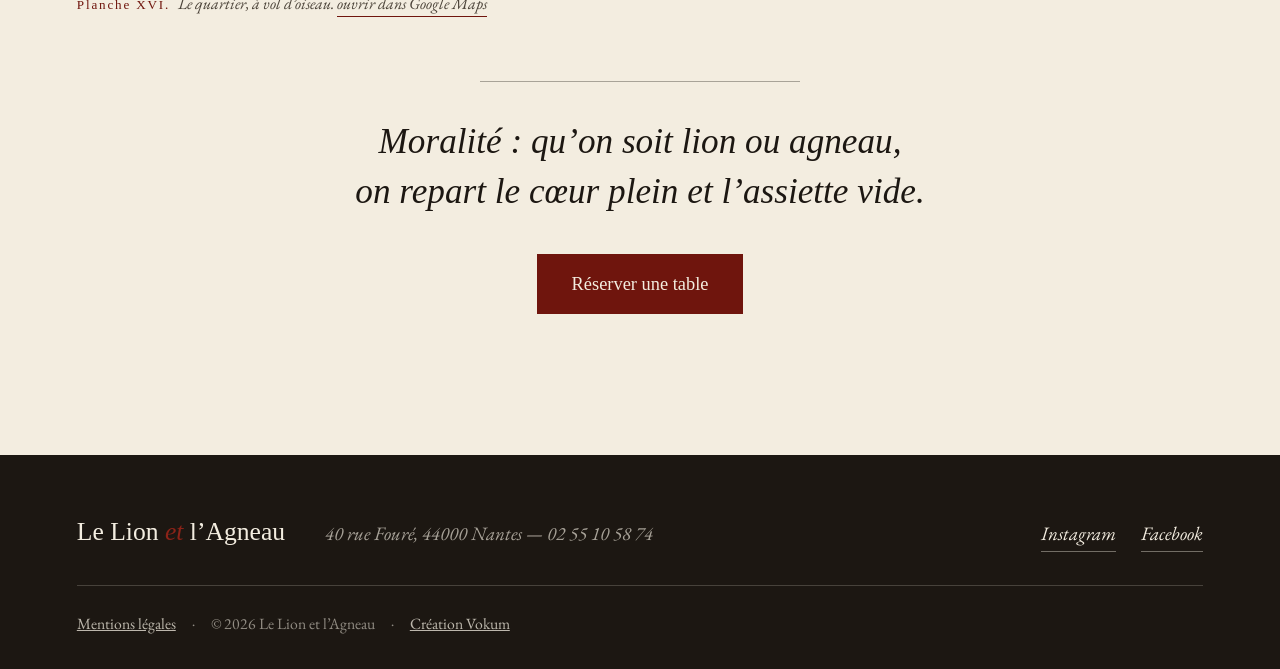
==== commit ff30999e: "GEO: ajoute le JSON-LD de l'etablissement Le site ne declarait aucune donnee structuree : ni Google " ====
--- a/index.html
+++ b/index.html
@@ -14,6 +14,70 @@
   <link rel="preconnect" href="https://fonts.gstatic.com" crossorigin>
   <link href="https://fonts.googleapis.com/css2?family=IM+Fell+English:ital@0;1&family=IM+Fell+English+SC&family=EB+Garamond:ital,wght@0,400;0,500;0,600;1,400;1,500&display=swap" rel="stylesheet">
   <link rel="stylesheet" href="styles.css">
+<script type="application/ld+json">
+{
+  "@context": "https://schema.org",
+  "@type": "Restaurant",
+  "name": "Le Lion et l'Agneau",
+  "url": "https://lelionetlagneau-site.vercel.app/",
+  "image": "https://lelionetlagneau-site.vercel.app/assets/tourte-signature.jpg",
+  "description": "Rôtisserie et cuisine du Sud-Ouest à Nantes, 40 rue Fouré.",
+  "servesCuisine": "Cuisine du Sud-Ouest",
+  "address": {
+    "@type": "PostalAddress",
+    "streetAddress": "40 rue Fouré",
+    "postalCode": "44000",
+    "addressLocality": "Nantes",
+    "addressCountry": "FR"
+  },
+  "telephone": "+33255105874",
+  "email": "contact@le-lion-et-lagneau.fr",
+  "openingHoursSpecification": [
+    {
+      "@type": "OpeningHoursSpecification",
+      "dayOfWeek": [
+        "Tuesday",
+        "Wednesday",
+        "Thursday"
+      ],
+      "opens": "12:00",
+      "closes": "13:30"
+    },
+    {
+      "@type": "OpeningHoursSpecification",
+      "dayOfWeek": [
+        "Tuesday",
+        "Wednesday",
+        "Thursday"
+      ],
+      "opens": "19:30",
+      "closes": "21:30"
+    },
+    {
+      "@type": "OpeningHoursSpecification",
+      "dayOfWeek": [
+        "Friday",
+        "Saturday"
+      ],
+      "opens": "12:00",
+      "closes": "13:30"
+    },
+    {
+      "@type": "OpeningHoursSpecification",
+      "dayOfWeek": [
+        "Friday",
+        "Saturday"
+      ],
+      "opens": "19:30",
+      "closes": "22:00"
+    }
+  ],
+  "sameAs": [
+    "https://www.instagram.com/lelionetlagneau",
+    "https://www.facebook.com/lelionetlagneaunantes"
+  ]
+}
+</script>
 </head>
 <body>
 
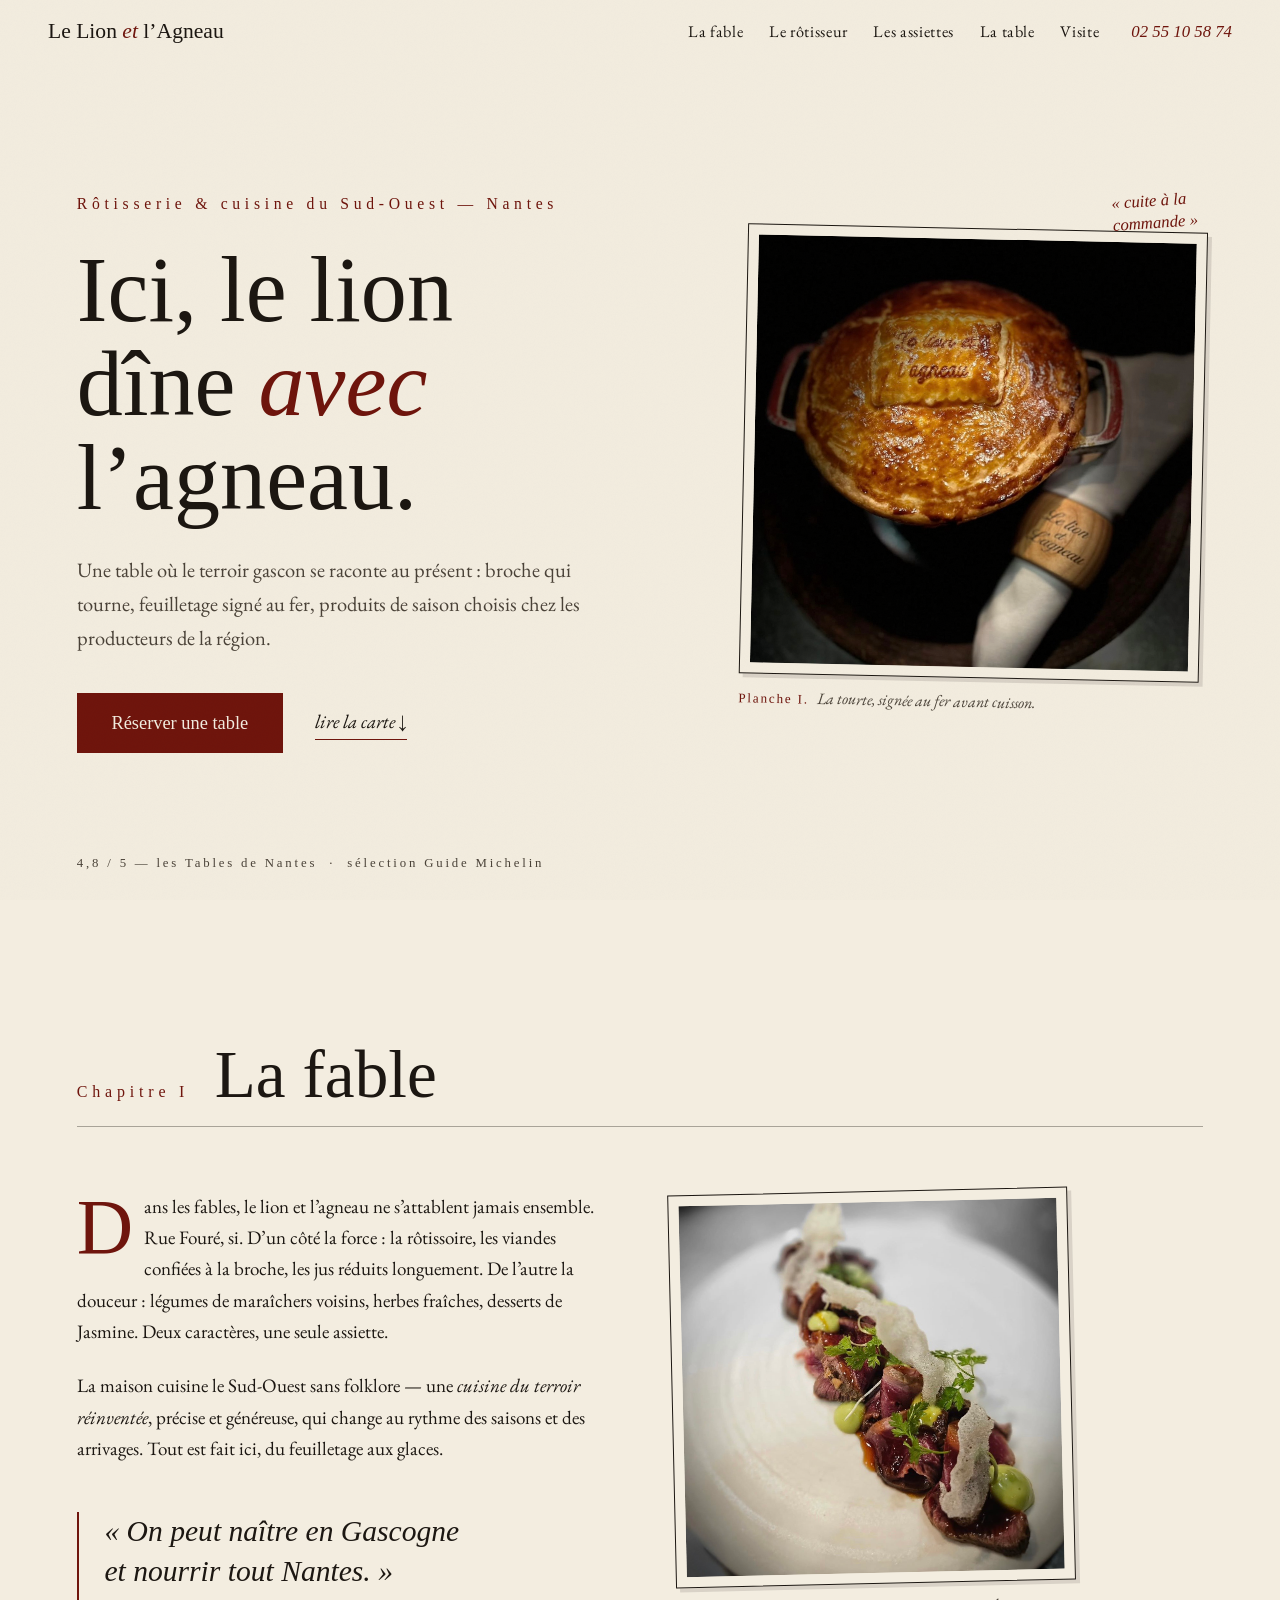
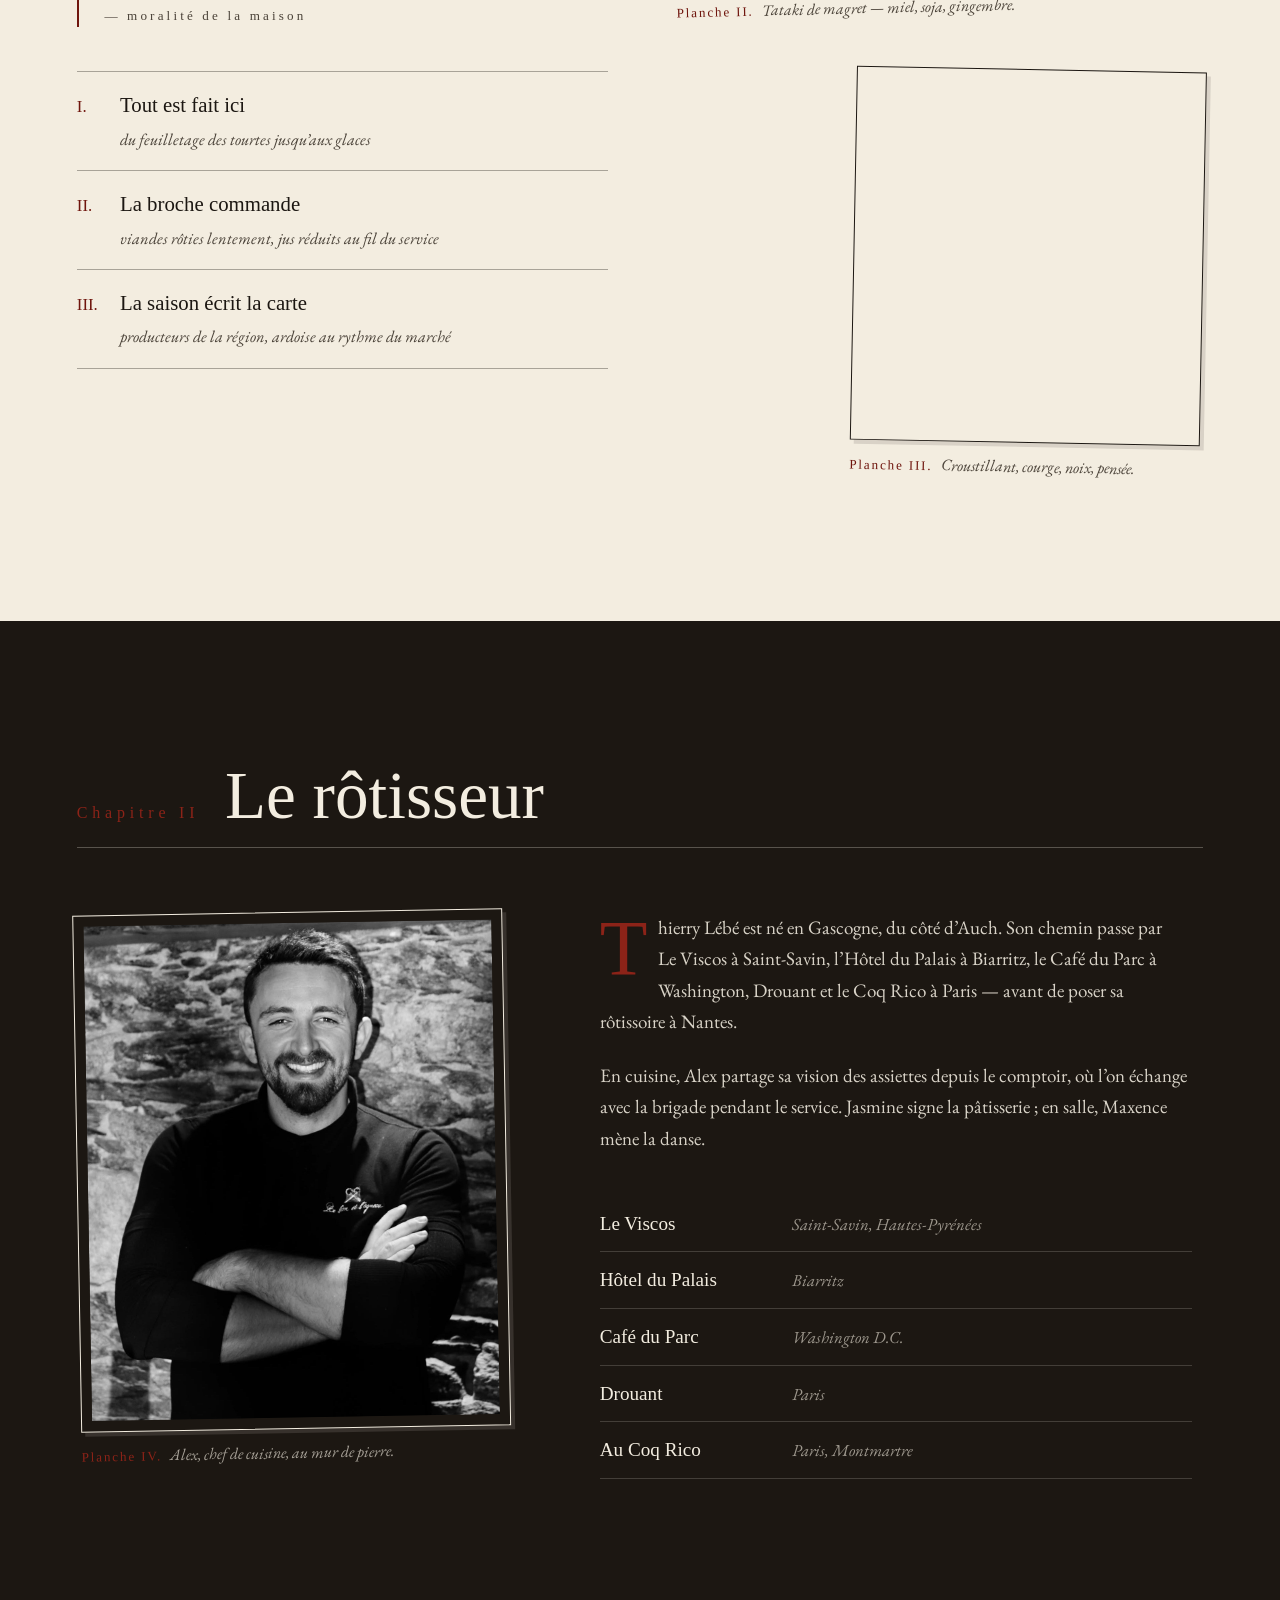
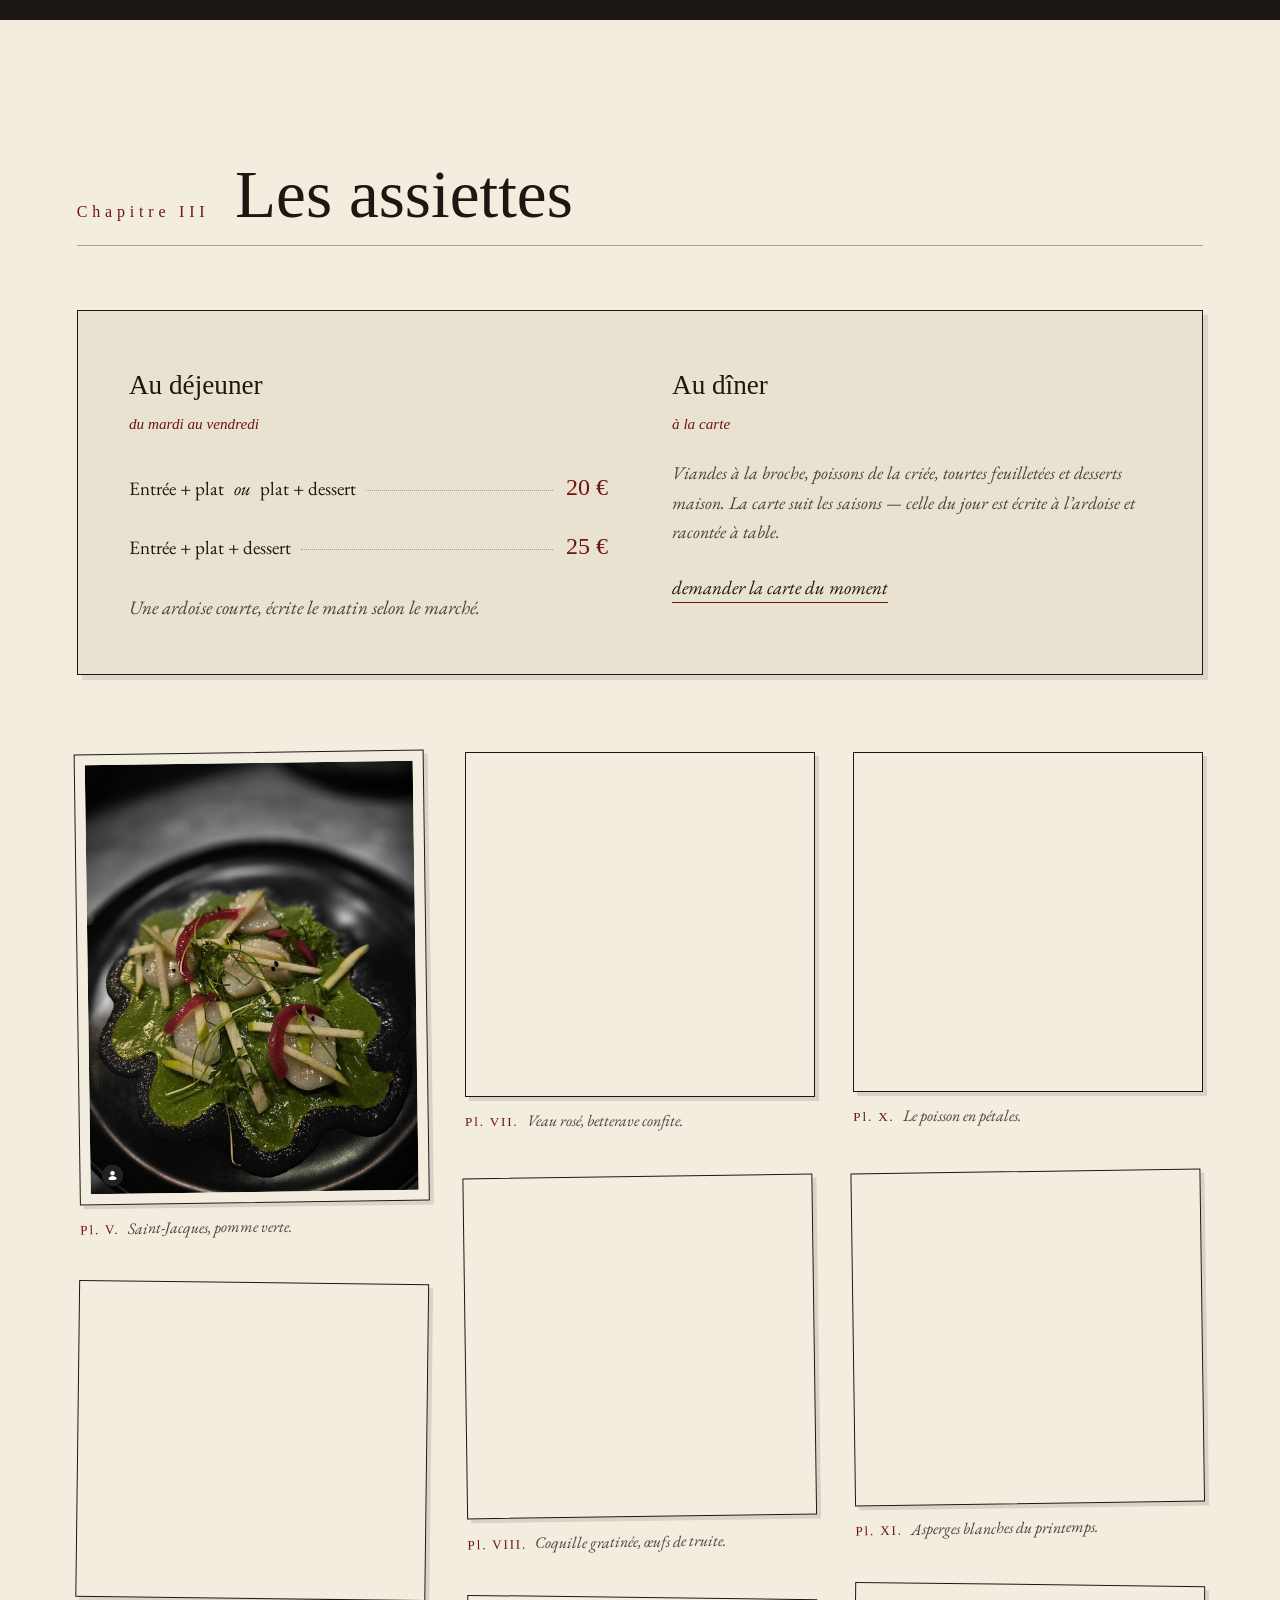
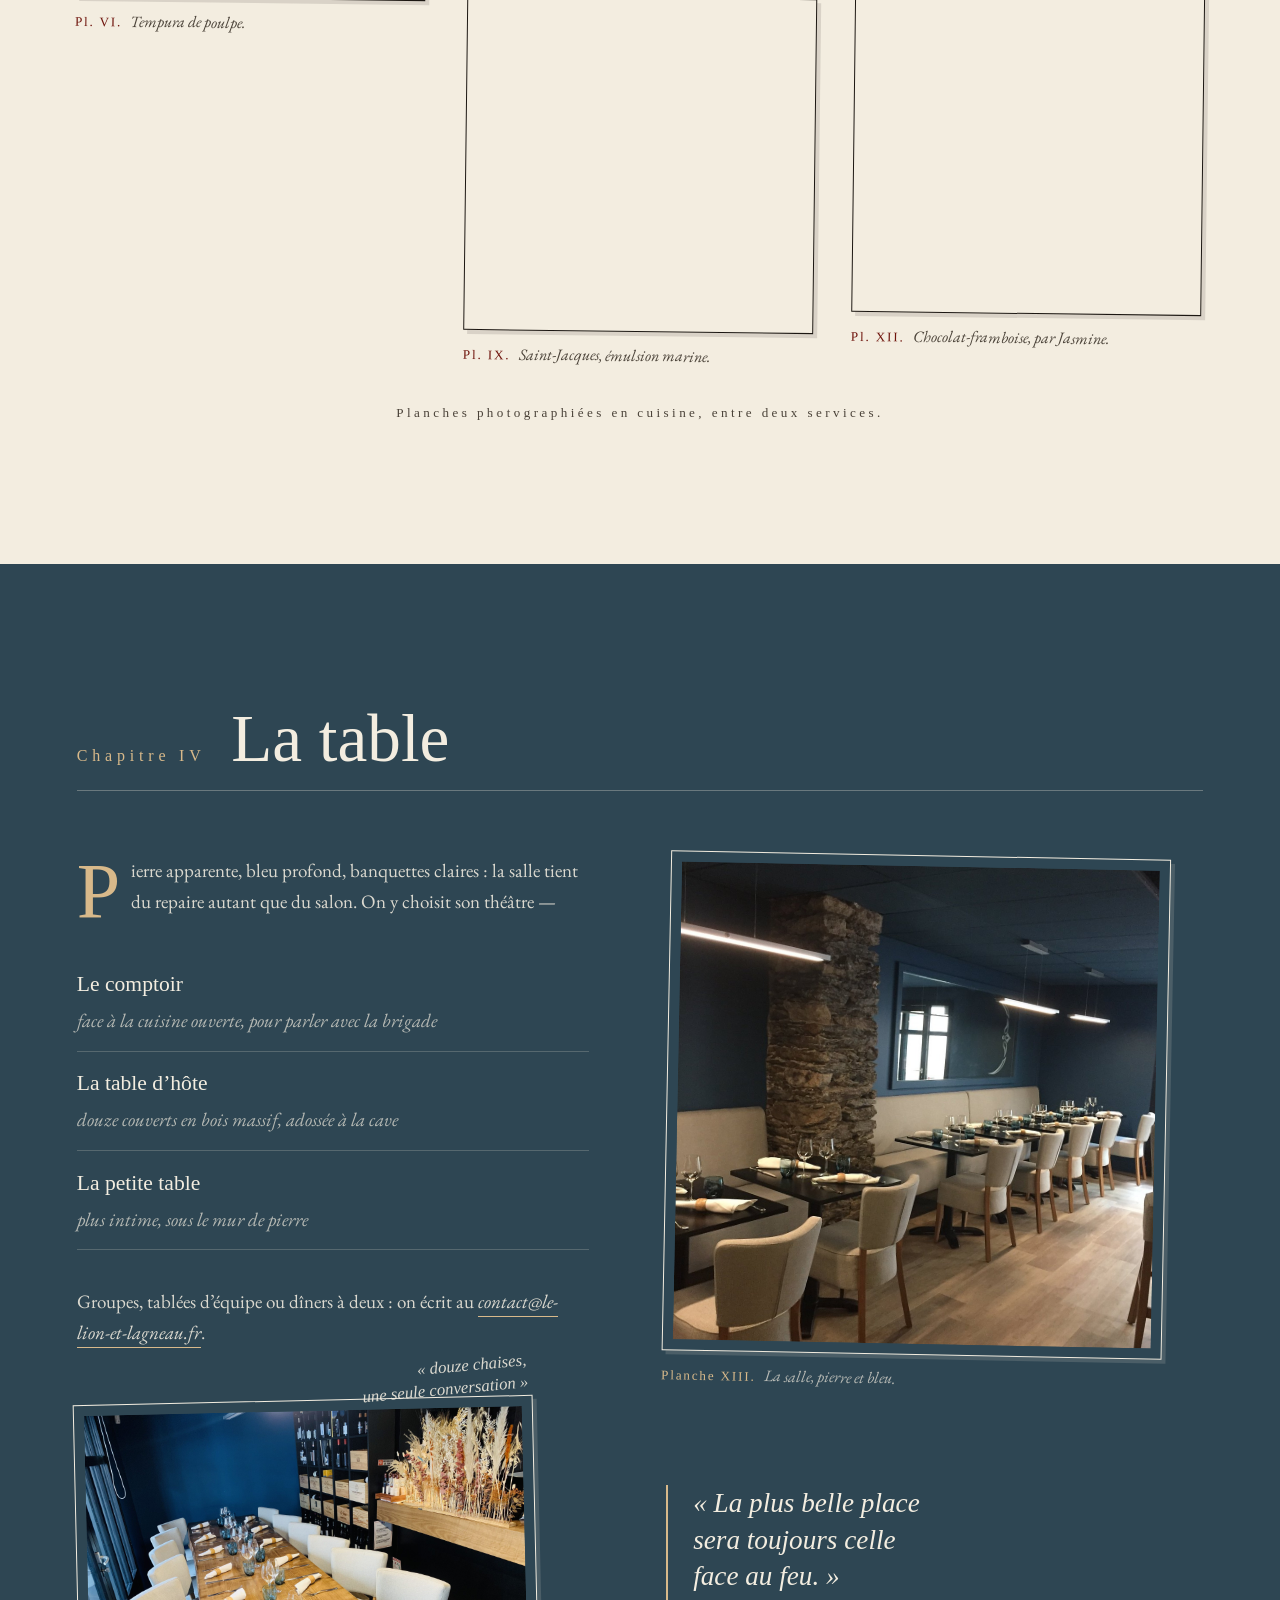
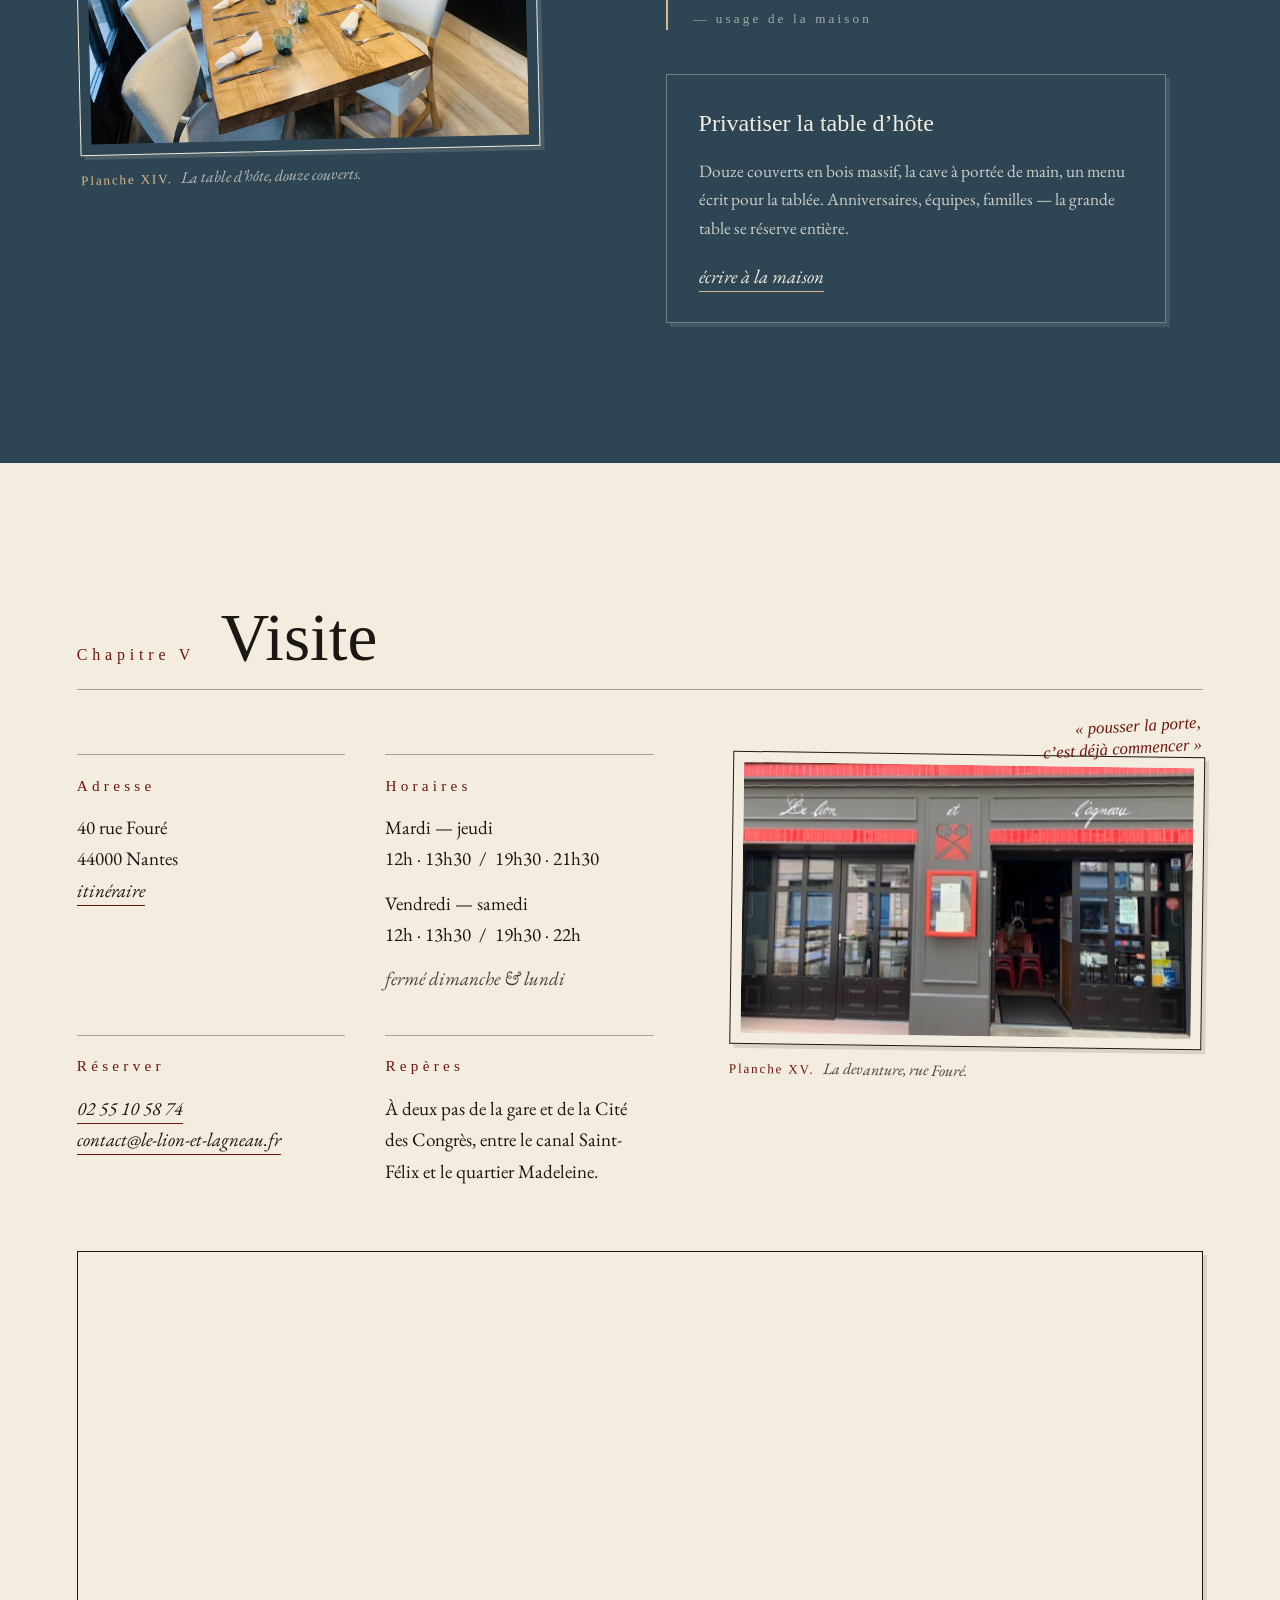
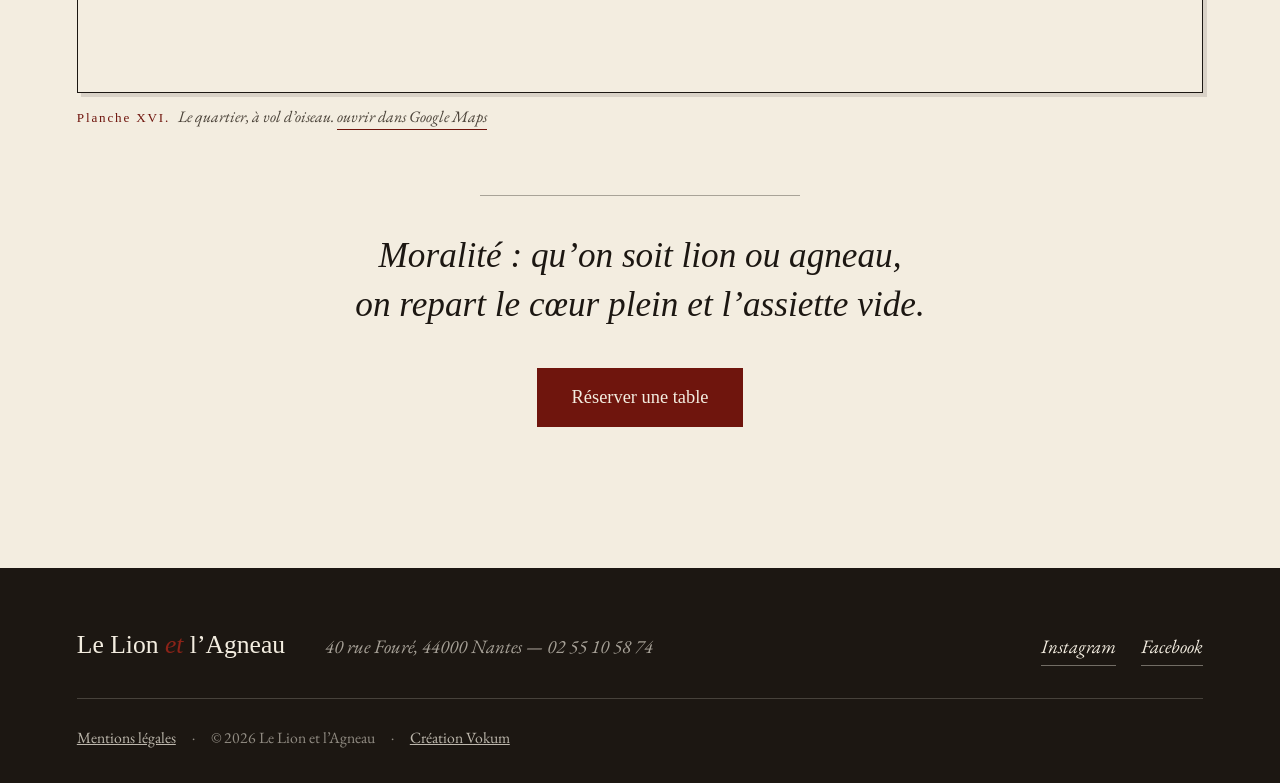
==== commit affa5e37: "Perf: attributs d'image (CLS, lazy-loading, priorite LCP) et recompression - width/height ajoutes de" ====
--- a/index.html
+++ b/index.html
@@ -137,7 +137,7 @@
       </div>
       <div class="couv-image">
         <figure class="planche planche-hero reveal-img">
-          <div class="cadre"><img src="assets/tourte-signature.jpg" alt="Tourte feuilletée signée Le Lion et l'Agneau, dorée au four" width="1206" height="1177"></div>
+          <div class="cadre"><img src="assets/tourte-signature.jpg" alt="Tourte feuilletée signée Le Lion et l'Agneau, dorée au four" width="1206" height="1177" decoding="async" fetchpriority="high"></div>
           <figcaption><span>Planche&nbsp;I.</span> La tourte, signée au fer avant cuisson.</figcaption>
         </figure>
         <p class="marginalia couv-note">« cuite à la<br>commande »</p>
@@ -166,11 +166,11 @@
       </div>
       <div class="fable-planches">
         <figure class="planche incline-g reveal-img">
-          <div class="cadre"><img src="assets/tataki-magret.jpg" alt="Tataki de magret de canard, crème d'avocat et tuile de riz soufflé" width="1179" height="1156"></div>
+          <div class="cadre"><img src="assets/tataki-magret.jpg" alt="Tataki de magret de canard, crème d'avocat et tuile de riz soufflé" width="1179" height="1156" decoding="async" loading="lazy"></div>
           <figcaption><span>Planche&nbsp;II.</span> Tataki de magret — miel, soja, gingembre.</figcaption>
         </figure>
         <figure class="planche incline-d reveal-img">
-          <div class="cadre"><img src="assets/croustillant-pensee.jpg" alt="Croustillant doré, purée de courge, noix et fleurs de pensée" width="1206" height="1237"></div>
+          <div class="cadre"><img src="assets/croustillant-pensee.jpg" alt="Croustillant doré, purée de courge, noix et fleurs de pensée" width="1206" height="1237" decoding="async" loading="lazy"></div>
           <figcaption><span>Planche&nbsp;III.</span> Croustillant, courge, noix, pensée.</figcaption>
         </figure>
       </div>
@@ -184,7 +184,7 @@
       </header>
       <div class="rotisseur-grille">
         <figure class="planche planche-portrait reveal-img">
-          <div class="cadre"><img src="assets/chef-alex.jpg" alt="Alex, chef de cuisine du Lion et l'Agneau, devant le mur de pierre du restaurant" width="1206" height="1462"></div>
+          <div class="cadre"><img src="assets/chef-alex.jpg" alt="Alex, chef de cuisine du Lion et l'Agneau, devant le mur de pierre du restaurant" width="1206" height="1462" decoding="async" loading="lazy"></div>
           <figcaption><span>Planche&nbsp;IV.</span> Alex, chef de cuisine, au mur de pierre.</figcaption>
         </figure>
         <div class="rotisseur-texte">
@@ -224,14 +224,14 @@
 
       <p class="glisser marginalia reveal">« faire glisser les planches → »</p>
       <div class="galerie">
-        <figure class="planche reveal-img"><div class="cadre"><img src="assets/carpaccio-saint-jacques.jpg" alt="Carpaccio de Saint-Jacques, pomme verte et oignon rouge" loading="lazy" width="1206" height="1560"></div><figcaption><span>Pl.&nbsp;V.</span> Saint-Jacques, pomme verte.</figcaption></figure>
-        <figure class="planche reveal-img"><div class="cadre"><img src="assets/poulpe-tempura.jpg" alt="Tempura de poulpe, fleurs comestibles, condiments fumés" loading="lazy" width="1207" height="1074"></div><figcaption><span>Pl.&nbsp;VI.</span> Tempura de poulpe.</figcaption></figure>
-        <figure class="planche reveal-img"><div class="cadre"><img src="assets/veau-betterave.jpg" alt="Veau rosé, betterave confite et crémeux gratiné" loading="lazy" width="1207" height="1211"></div><figcaption><span>Pl.&nbsp;VII.</span> Veau rosé, betterave confite.</figcaption></figure>
-        <figure class="planche reveal-img"><div class="cadre"><img src="assets/coquille-gratinee.jpg" alt="Coquille Saint-Jacques gratinée, œufs de truite et jeunes pousses" loading="lazy" width="1206" height="1264"></div><figcaption><span>Pl.&nbsp;VIII.</span> Coquille gratinée, œufs de truite.</figcaption></figure>
-        <figure class="planche reveal-img"><div class="cadre"><img src="assets/saint-jacques-emulsion.jpg" alt="Saint-Jacques snackées, émulsion et chips de légumes" loading="lazy" width="1206" height="1174"></div><figcaption><span>Pl.&nbsp;IX.</span> Saint-Jacques, émulsion marine.</figcaption></figure>
-        <figure class="planche reveal-img"><div class="cadre"><img src="assets/daurade-fleurs.jpg" alt="Poisson cru en pétales et fleurs sur assiette noire" loading="lazy" width="1206" height="1216"></div><figcaption><span>Pl.&nbsp;X.</span> Le poisson en pétales.</figcaption></figure>
-        <figure class="planche reveal-img"><div class="cadre"><img src="assets/plat-asperges.jpg" alt="Asperges blanches, croustillants et purée de carotte" loading="lazy" width="1206" height="1125"></div><figcaption><span>Pl.&nbsp;XI.</span> Asperges blanches du printemps.</figcaption></figure>
-        <figure class="planche reveal-img"><div class="cadre"><img src="assets/tarte-framboise.jpg" alt="Tarte chocolat-framboise et sorbet, dessert signé Jasmine" loading="lazy" width="1206" height="1140"></div><figcaption><span>Pl.&nbsp;XII.</span> Chocolat-framboise, par Jasmine.</figcaption></figure>
+        <figure class="planche reveal-img"><div class="cadre"><img src="assets/carpaccio-saint-jacques.jpg" alt="Carpaccio de Saint-Jacques, pomme verte et oignon rouge" loading="lazy" width="1206" height="1560" decoding="async"></div><figcaption><span>Pl.&nbsp;V.</span> Saint-Jacques, pomme verte.</figcaption></figure>
+        <figure class="planche reveal-img"><div class="cadre"><img src="assets/poulpe-tempura.jpg" alt="Tempura de poulpe, fleurs comestibles, condiments fumés" loading="lazy" width="1207" height="1074" decoding="async"></div><figcaption><span>Pl.&nbsp;VI.</span> Tempura de poulpe.</figcaption></figure>
+        <figure class="planche reveal-img"><div class="cadre"><img src="assets/veau-betterave.jpg" alt="Veau rosé, betterave confite et crémeux gratiné" loading="lazy" width="1207" height="1211" decoding="async"></div><figcaption><span>Pl.&nbsp;VII.</span> Veau rosé, betterave confite.</figcaption></figure>
+        <figure class="planche reveal-img"><div class="cadre"><img src="assets/coquille-gratinee.jpg" alt="Coquille Saint-Jacques gratinée, œufs de truite et jeunes pousses" loading="lazy" width="1206" height="1264" decoding="async"></div><figcaption><span>Pl.&nbsp;VIII.</span> Coquille gratinée, œufs de truite.</figcaption></figure>
+        <figure class="planche reveal-img"><div class="cadre"><img src="assets/saint-jacques-emulsion.jpg" alt="Saint-Jacques snackées, émulsion et chips de légumes" loading="lazy" width="1206" height="1174" decoding="async"></div><figcaption><span>Pl.&nbsp;IX.</span> Saint-Jacques, émulsion marine.</figcaption></figure>
+        <figure class="planche reveal-img"><div class="cadre"><img src="assets/daurade-fleurs.jpg" alt="Poisson cru en pétales et fleurs sur assiette noire" loading="lazy" width="1206" height="1216" decoding="async"></div><figcaption><span>Pl.&nbsp;X.</span> Le poisson en pétales.</figcaption></figure>
+        <figure class="planche reveal-img"><div class="cadre"><img src="assets/plat-asperges.jpg" alt="Asperges blanches, croustillants et purée de carotte" loading="lazy" width="1206" height="1125" decoding="async"></div><figcaption><span>Pl.&nbsp;XI.</span> Asperges blanches du printemps.</figcaption></figure>
+        <figure class="planche reveal-img"><div class="cadre"><img src="assets/tarte-framboise.jpg" alt="Tarte chocolat-framboise et sorbet, dessert signé Jasmine" loading="lazy" width="1206" height="1140" decoding="async"></div><figcaption><span>Pl.&nbsp;XII.</span> Chocolat-framboise, par Jasmine.</figcaption></figure>
       </div>
       <p class="galerie-legende reveal">Planches photographiées en cuisine, entre deux services.</p>
     </section>
@@ -251,12 +251,12 @@
             <li><span>La petite table</span>plus intime, sous le mur de pierre</li>
           </ul>
           <p class="reveal">Groupes, tablées d&rsquo;équipe ou dîners à deux&nbsp;: on écrit au&nbsp;<a class="lien-souligne" href="mailto:contact@le-lion-et-lagneau.fr">contact@le-lion-et-lagneau.fr</a>.</p>
-          <figure class="planche incline-g planche-hote reveal-img"><div class="cadre"><img src="assets/table-hote.jpg" alt="Table d'hôte de douze couverts devant la cave à vins" loading="lazy" width="2000" height="1500"></div><figcaption><span>Planche&nbsp;XIV.</span> La table d&rsquo;hôte, douze couverts.</figcaption>
+          <figure class="planche incline-g planche-hote reveal-img"><div class="cadre"><img src="assets/table-hote.jpg" alt="Table d'hôte de douze couverts devant la cave à vins" loading="lazy" width="2000" height="1500" decoding="async"></div><figcaption><span>Planche&nbsp;XIV.</span> La table d&rsquo;hôte, douze couverts.</figcaption>
             <p class="marginalia marginalia-hote">« douze chaises,<br>une seule conversation »</p>
           </figure>
         </div>
         <div class="table-planches">
-          <figure class="planche incline-d reveal-img"><div class="cadre"><img src="assets/salle.jpg" alt="Salle du restaurant : mur de pierre, bleu profond, banquettes claires" loading="lazy" width="1100" height="825"></div><figcaption><span>Planche&nbsp;XIII.</span> La salle, pierre et bleu.</figcaption></figure>
+          <figure class="planche incline-d reveal-img"><div class="cadre"><img src="assets/salle.jpg" alt="Salle du restaurant : mur de pierre, bleu profond, banquettes claires" loading="lazy" width="1100" height="825" decoding="async"></div><figcaption><span>Planche&nbsp;XIII.</span> La salle, pierre et bleu.</figcaption></figure>
           <blockquote class="morale morale-table reveal">
             <p>«&nbsp;La plus belle place<br>sera toujours celle<br>face au feu.&nbsp;»</p>
             <cite>— usage de la maison</cite>
@@ -300,7 +300,7 @@
           </div>
         </div>
         <figure class="planche planche-facade reveal-img">
-          <div class="cadre"><img src="assets/facade.jpg" alt="Façade du restaurant Le Lion et l'Agneau, rue Fouré à Nantes" loading="lazy" width="490" height="295"></div>
+          <div class="cadre"><img src="assets/facade.jpg" alt="Façade du restaurant Le Lion et l'Agneau, rue Fouré à Nantes" loading="lazy" width="490" height="295" decoding="async"></div>
           <figcaption><span>Planche&nbsp;XV.</span> La devanture, rue Fouré.</figcaption>
           <p class="marginalia marginalia-facade">« pousser la porte,<br>c&rsquo;est déjà commencer »</p>
         </figure>
